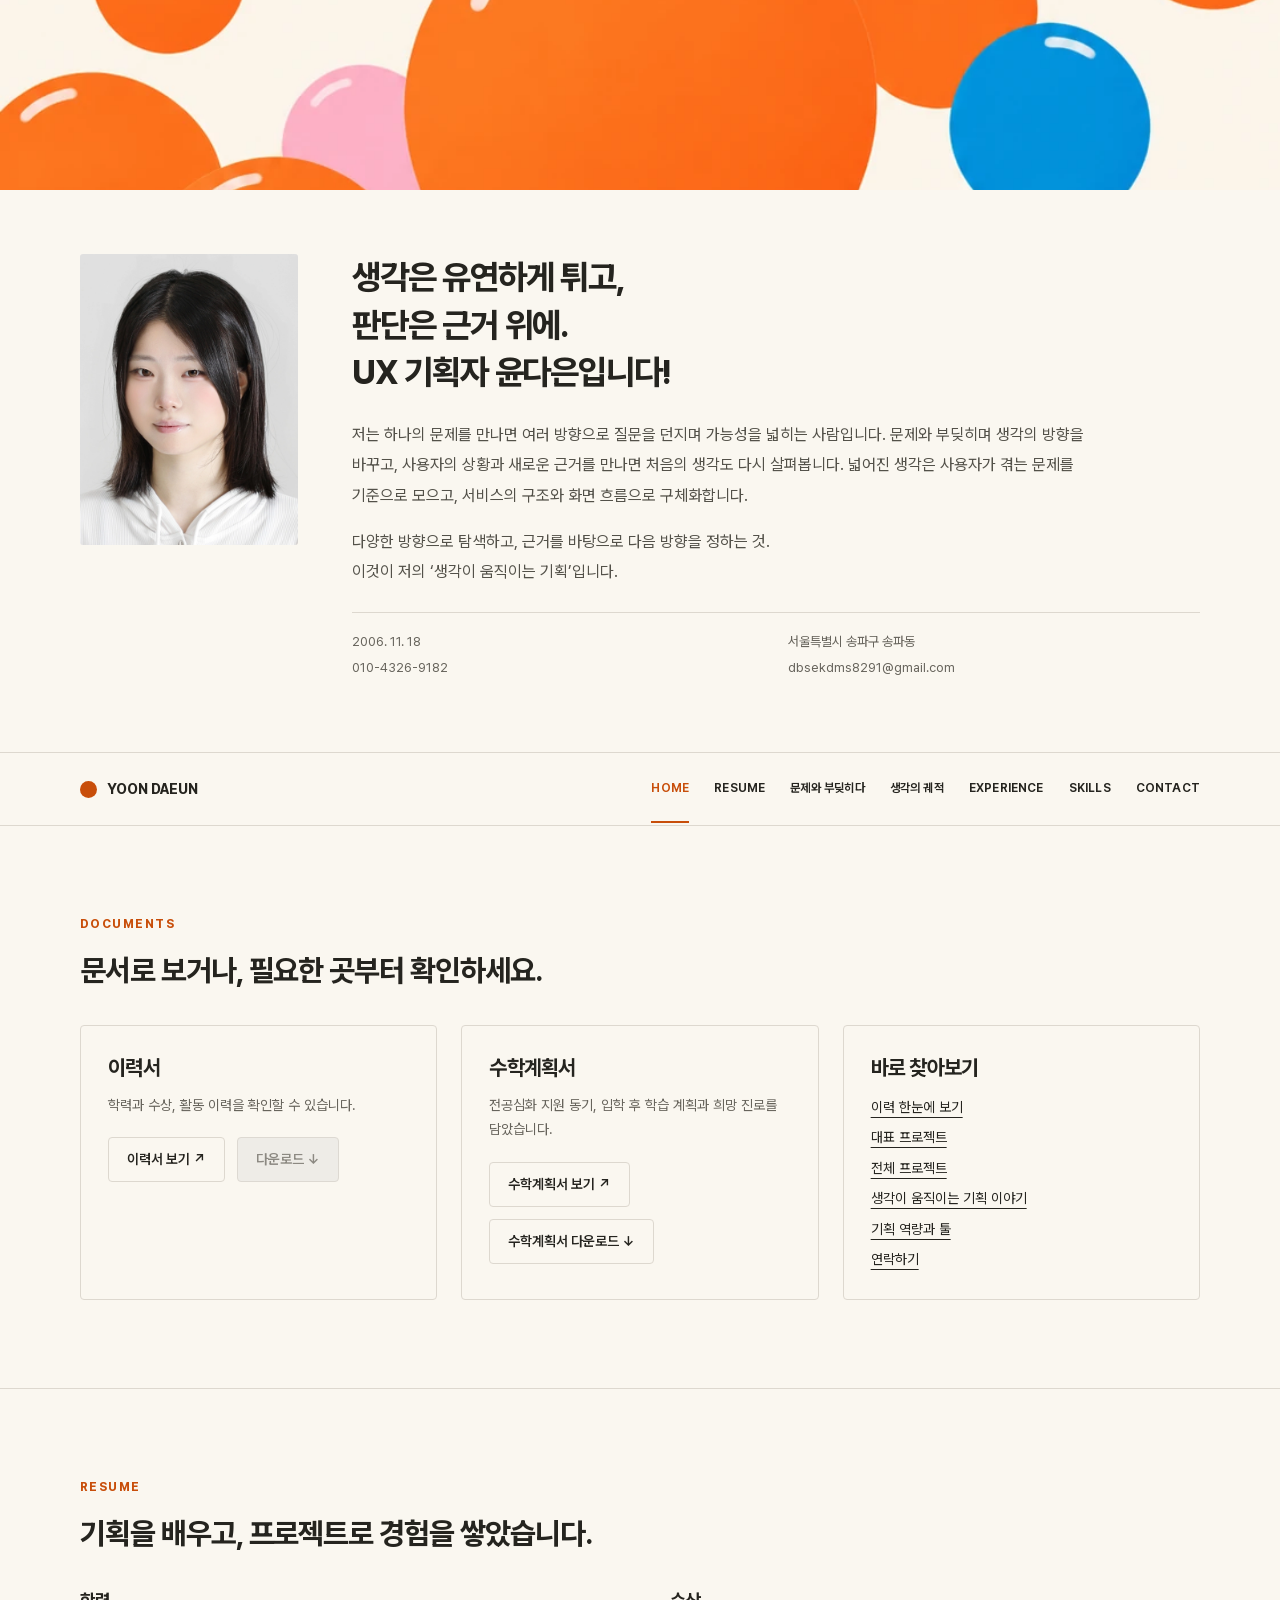
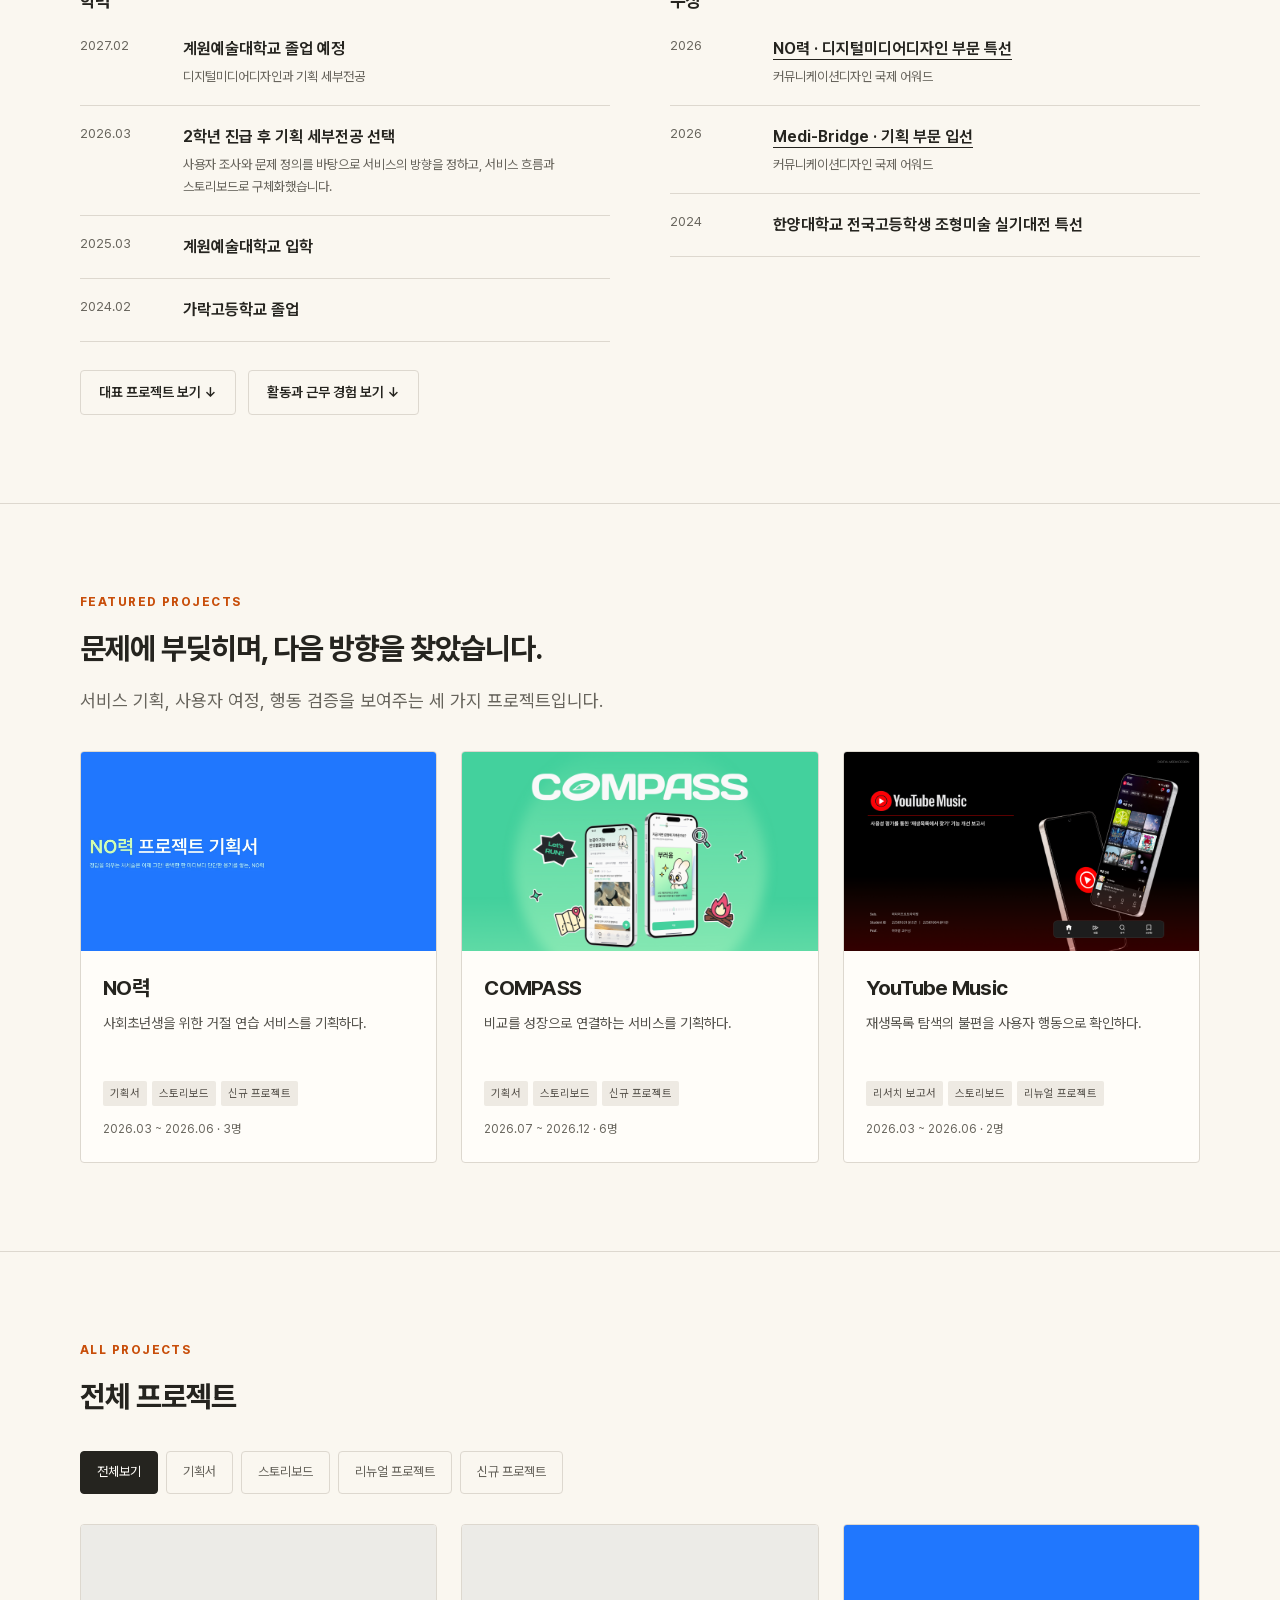
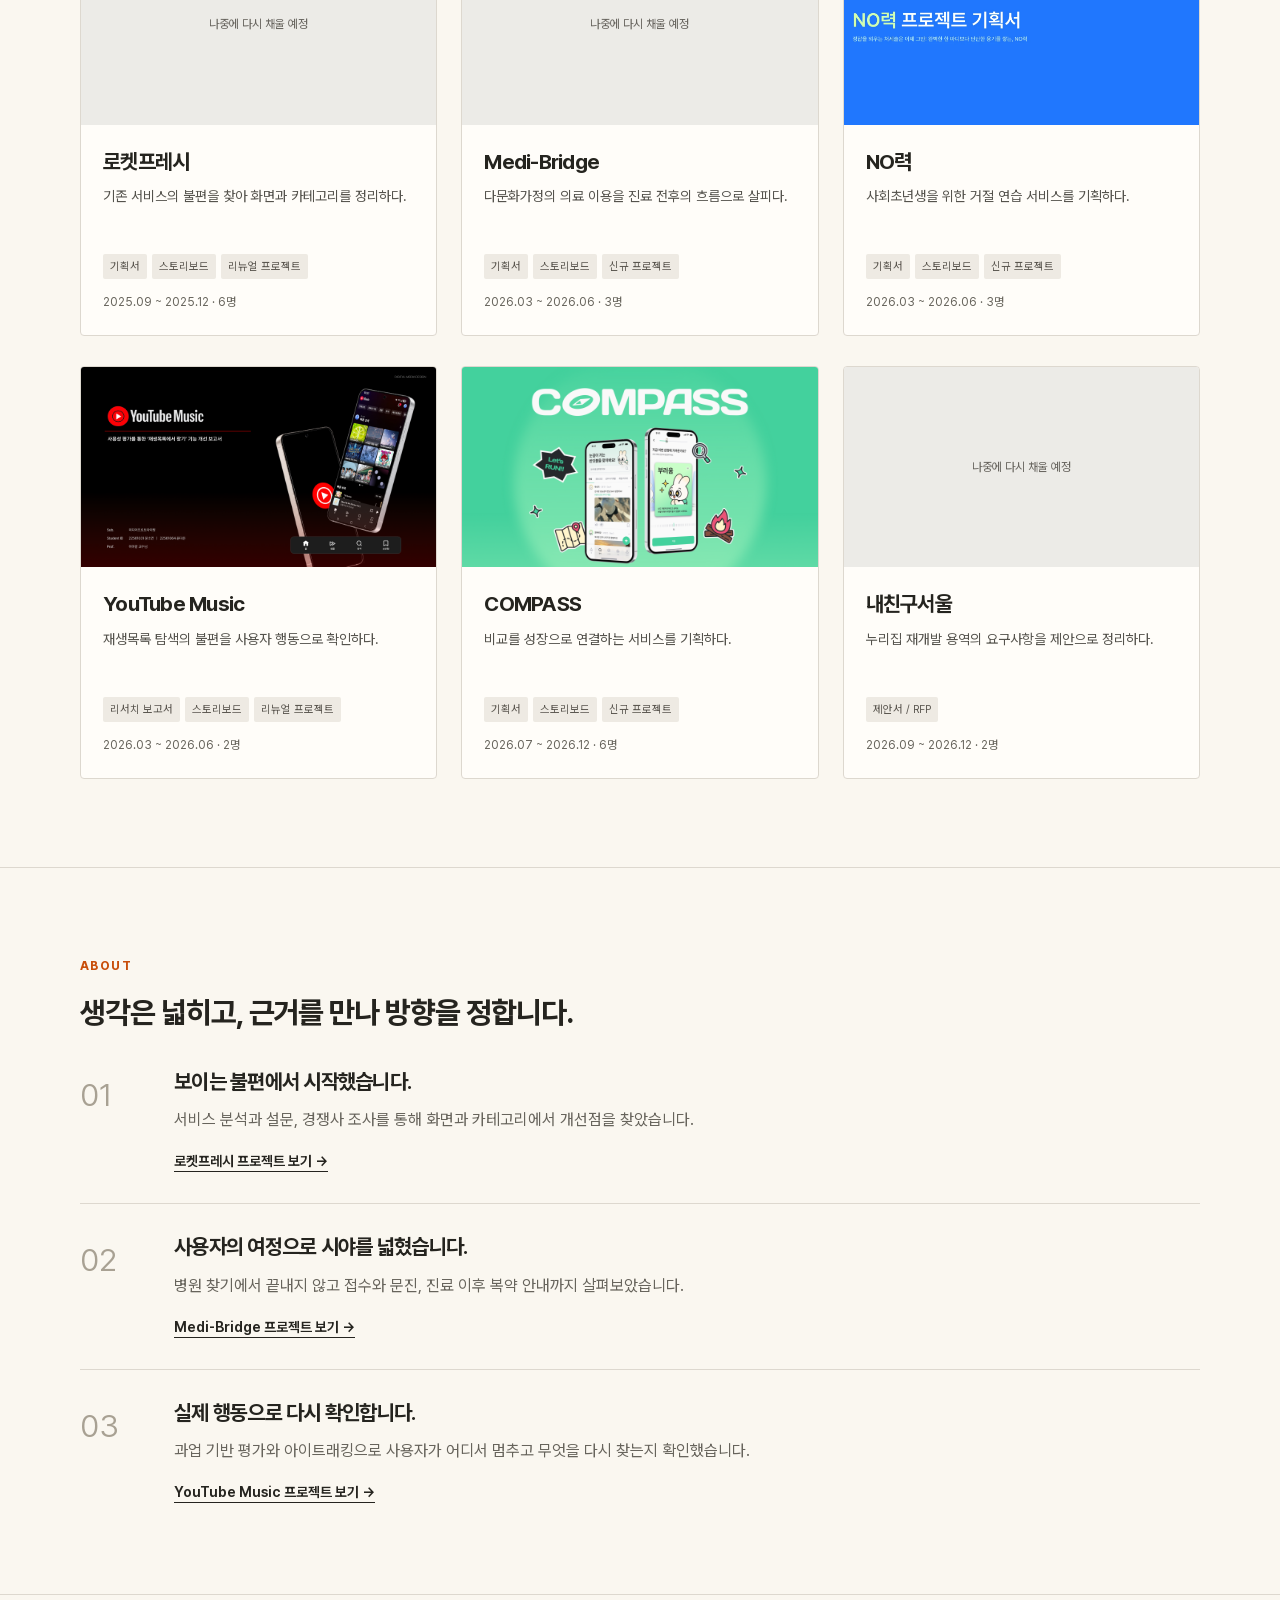
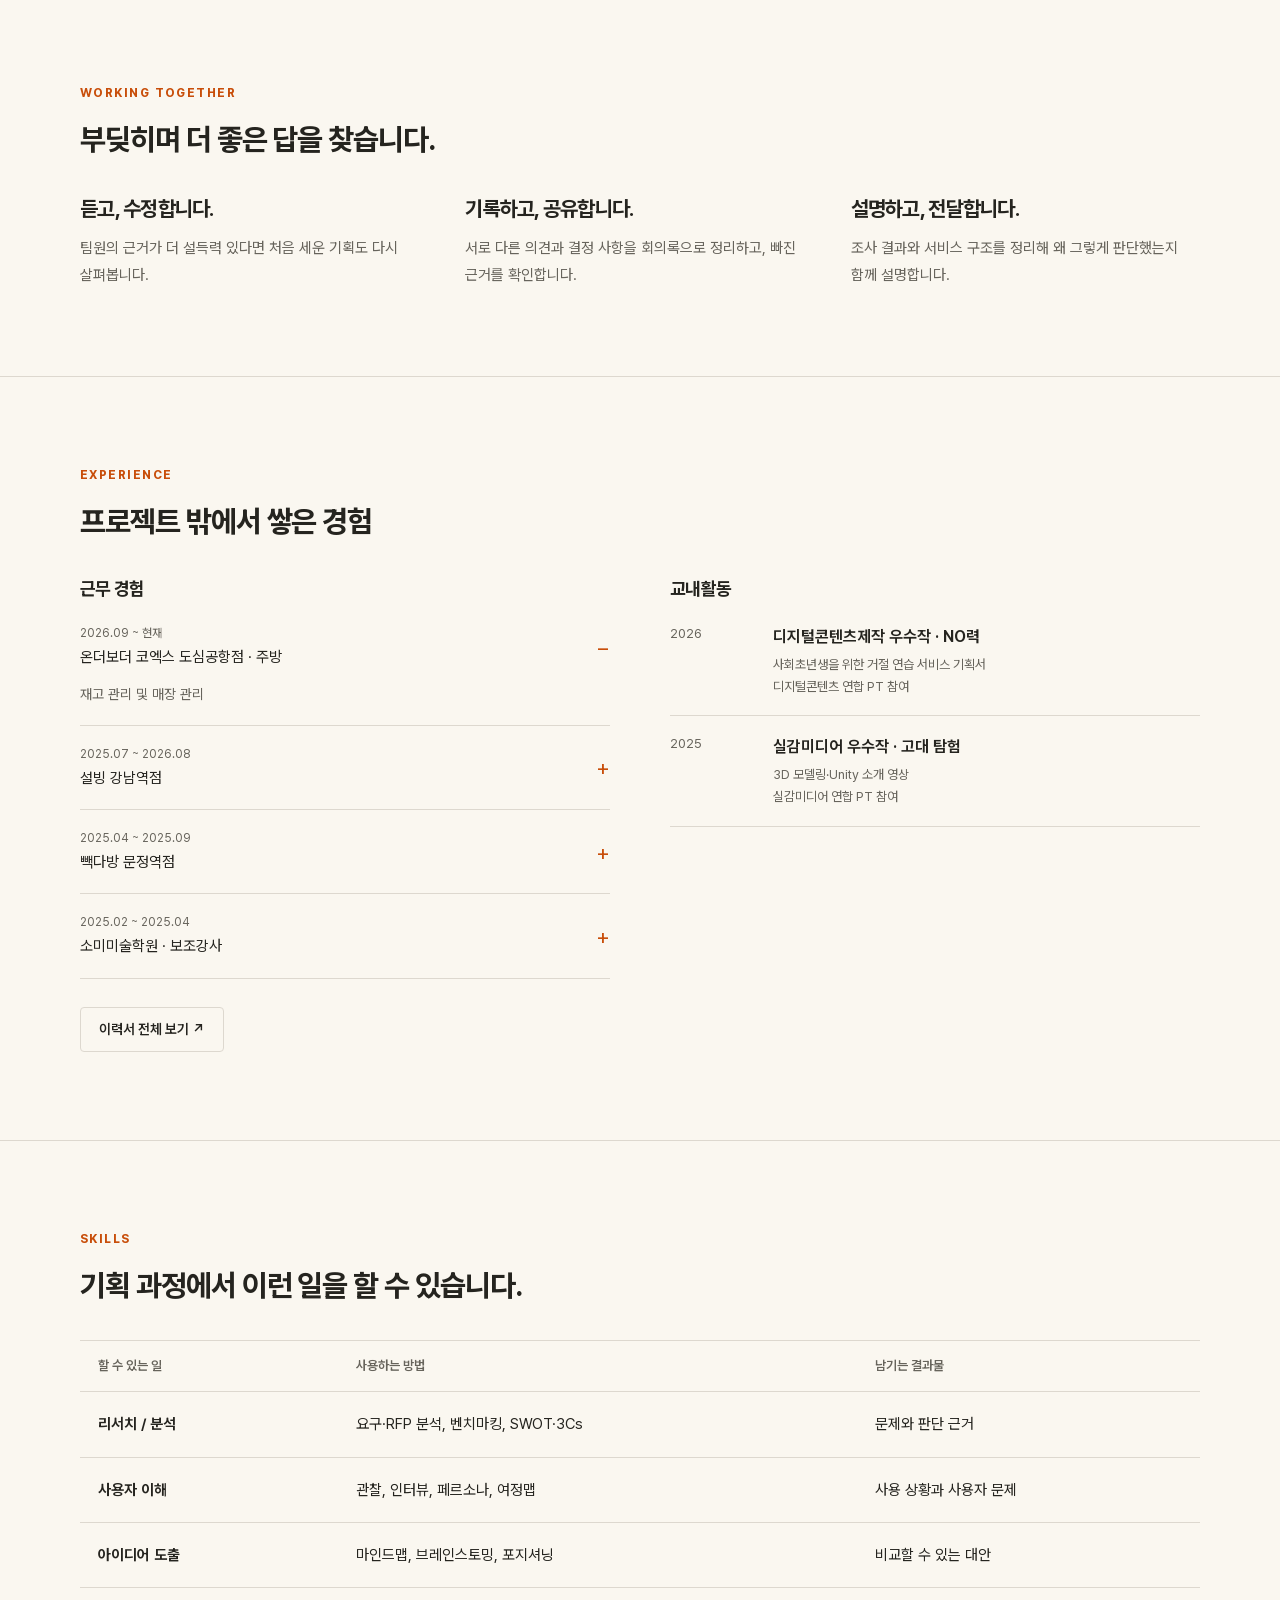
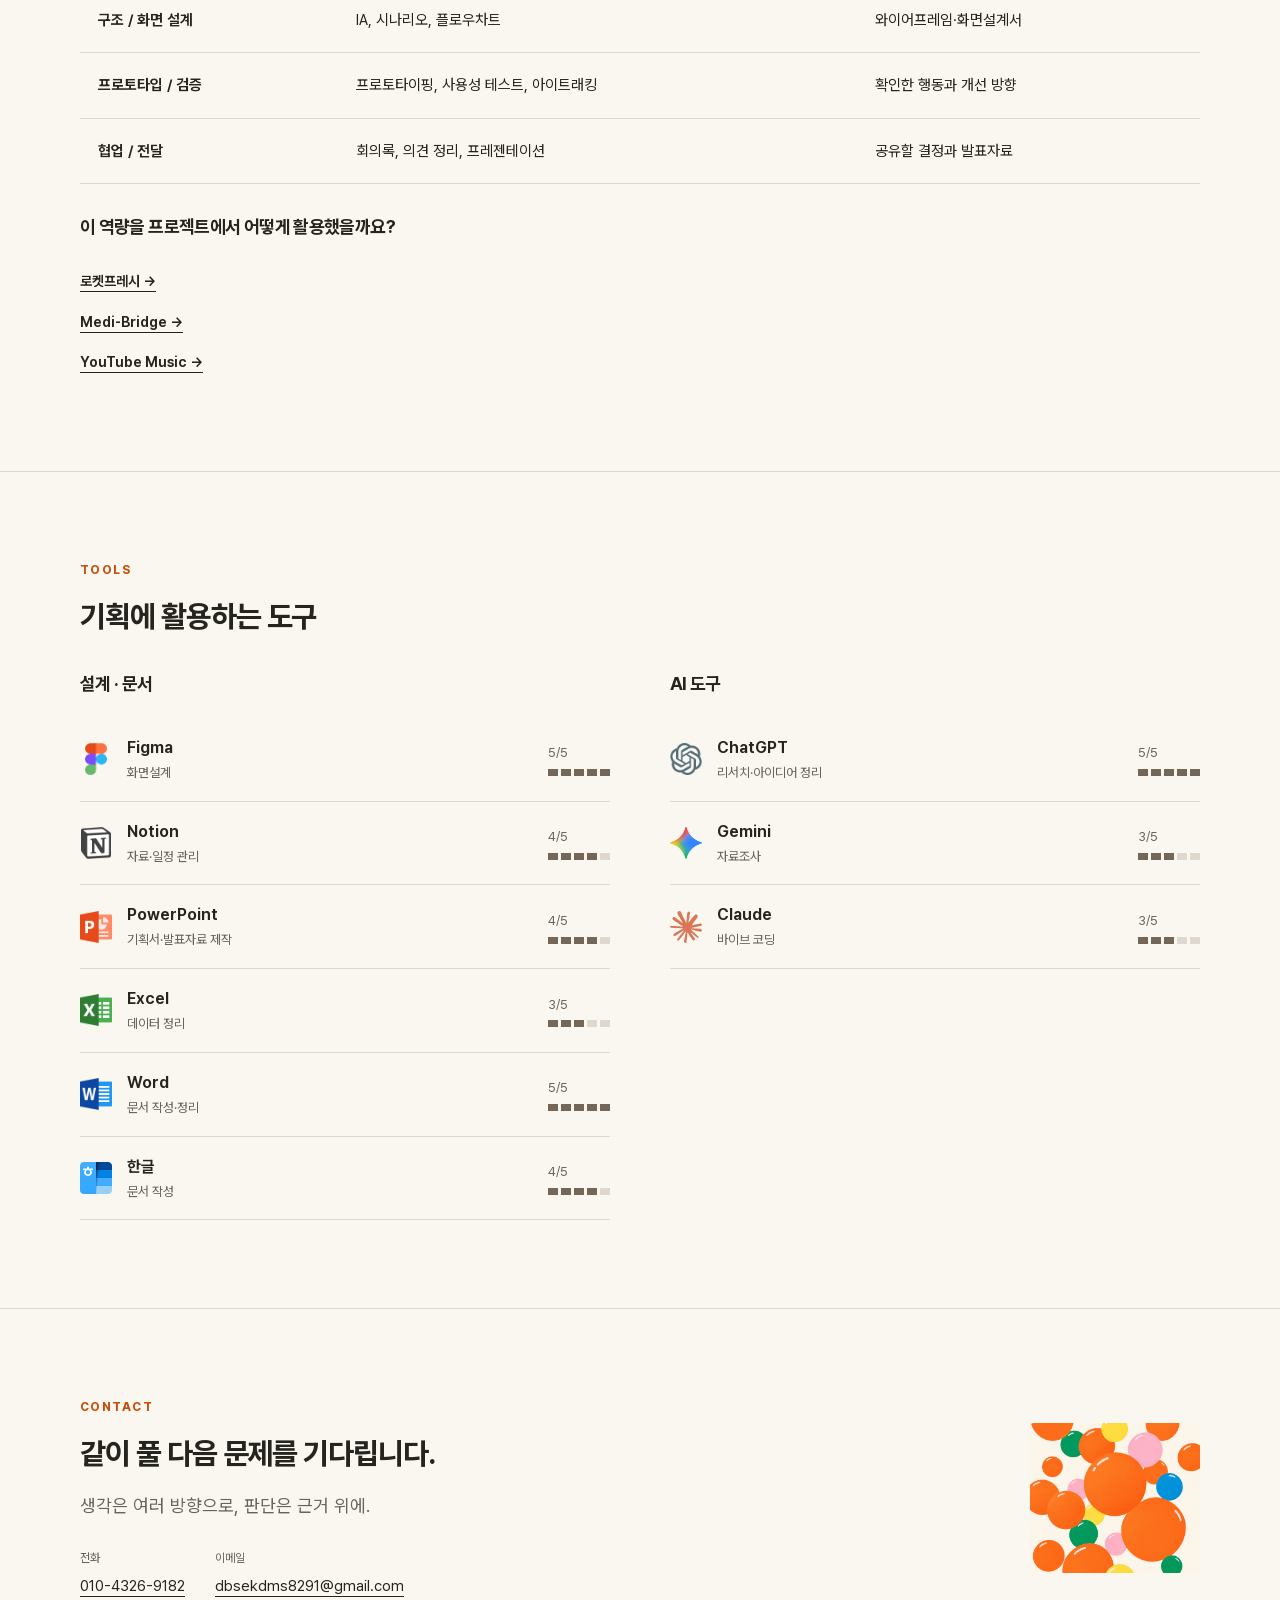
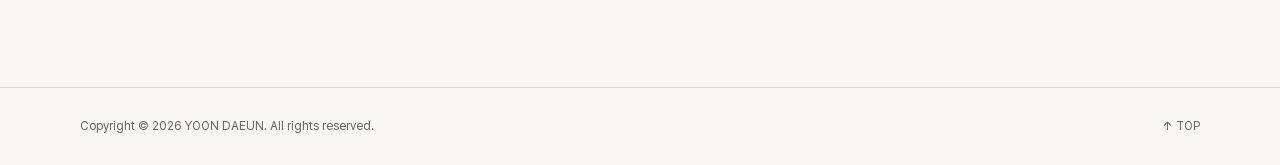
==== index.html @ 2da757cf "Expand portfolio project details and add study plan" ====
<!doctype html>
<html lang="ko"><head><meta charset="utf-8"><meta name="viewport" content="width=device-width,initial-scale=1"><title>윤다은 | UX 기획 포트폴리오</title><meta name="description" content="문제를 만나 사고를 넓히고, 근거를 모아 서비스의 흐름으로 정리하는 UX 기획자 윤다은의 포트폴리오."><meta name="theme-color" content="#faf7f0"><link rel="icon" href="favicon.svg" type="image/svg+xml"><link rel="stylesheet" href="style.css?v=20261117-1"><script src="app.js?v=20261117-1" defer></script></head><body><a class="skip" href="#main">본문으로 바로가기</a><main id="main"><section id="home"><div class="top-banner"><img src="assets/balls.webp" alt="아이보리 배경 위 여러 방향으로 퍼진 주황색 탱탱볼" width="1122" height="1402"></div><div class="wrap home-intro"><img class="profile" src="assets/profile-updated.webp" alt="윤다은 프로필 사진" width="1088" height="1445"><div><h1>생각은 유연하게 튀고,<br>판단은 근거 위에.<br>UX 기획자 윤다은입니다!</h1><div class="intro-copy"><p>저는 하나의 문제를 만나면 여러 방향으로 질문을 던지며 가능성을 넓히는 사람입니다. 문제와 부딪히며 생각의 방향을 바꾸고, 사용자의 상황과 새로운 근거를 만나면 처음의 생각도 다시 살펴봅니다. 넓어진 생각은 사용자가 겪는 문제를 기준으로 모으고, 서비스의 구조와 화면 흐름으로 구체화합니다.</p><p>다양한 방향으로 탐색하고, 근거를 바탕으로 다음 방향을 정하는 것.<br>이것이 저의 ‘생각이 움직이는 기획’입니다.</p></div><div class="personal"><span>2006. 11. 18</span><span>서울특별시 송파구 송파동</span><a href="tel:01043269182">010-4326-9182</a><a href="mailto:dbsekdms8291@gmail.com">dbsekdms8291@gmail.com</a></div></div></div></section><nav class="site-nav" aria-label="메인 구간"><div class="wrap nav-inner"><a class="brand" href="#home"><span class="brand-dot" aria-hidden="true"></span>YOON DAEUN</a><div class="nav-links"><a href="#home">HOME</a><a href="#resume">RESUME</a><a href="#projects">문제와 부딪히다</a><a href="#about">생각의 궤적</a><a href="#career">EXPERIENCE</a><a href="#skills">SKILLS</a><a href="#contact">CONTACT</a></div></div></nav><section class="section" id="guide"><div class="wrap"><div class="section-head"><span class="eyebrow">DOCUMENTS</span><h2>문서로 보거나, 필요한 곳부터 확인하세요.</h2></div><div class="document-grid"><article class="document-card"><h3>이력서</h3><p>학력과 수상, 활동 이력을 확인할 수 있습니다.</p><div class="actions"><a class="btn" href="assets/resume.pdf" target="_blank" rel="noopener">이력서 보기 ↗</a><button class="btn" disabled>다운로드 ↓</button></div></article><article class="document-card"><h3>수학계획서</h3><p>전공심화 지원 동기, 입학 후 학습 계획과 희망 진로를 담았습니다.</p><div class="actions"><a class="btn" href="study-plan.html">수학계획서 보기 ↗</a><a class="btn" href="assets/study-plan.pdf" download="윤다은_수학계획서.pdf">수학계획서 다운로드 ↓</a></div></article><article class="document-card"><h3>바로 찾아보기</h3><div class="jump-links"><a href="#resume">이력 한눈에 보기</a><a href="#projects">대표 프로젝트</a><a href="#all-projects">전체 프로젝트</a><a href="#about">생각이 움직이는 기획 이야기</a><a href="#skills">기획 역량과 툴</a><a href="#contact">연락하기</a></div></article></div></div></section>
<section class="section" id="resume"><div class="wrap"><div class="section-head"><span class="eyebrow">RESUME</span><h2>기획을 배우고, 프로젝트로 경험을 쌓았습니다.</h2></div><div class="two-col"><div><h3 class="subheading">학력</h3><ul class="timeline"><li><time>2027.02</time><div><strong>계원예술대학교 졸업 예정</strong><small>디지털미디어디자인과 기획 세부전공</small></div></li><li><time>2026.03</time><div><strong>2학년 진급 후 기획 세부전공 선택</strong><small>사용자 조사와 문제 정의를 바탕으로 서비스의 방향을 정하고, 서비스 흐름과 스토리보드로 구체화했습니다.</small></div></li><li><time>2025.03</time><div><strong>계원예술대학교 입학</strong></div></li><li><time>2024.02</time><div><strong>가락고등학교 졸업</strong></div></li></ul></div><div><h3 class="subheading">수상</h3><ul class="timeline"><li><time>2026</time><div><strong><a href="projects/noryeok.html" data-project>NO력 · 디지털미디어디자인 부문 특선</a></strong><small>커뮤니케이션디자인 국제 어워드</small></div></li><li><time>2026</time><div><strong><a href="projects/medi-bridge.html" data-project>Medi-Bridge · 기획 부문 입선</a></strong><small>커뮤니케이션디자인 국제 어워드</small></div></li><li><time>2024</time><div><strong>한양대학교 전국고등학생 조형미술 실기대전 특선</strong></div></li></ul></div></div><div class="actions"><a class="btn" href="#projects">대표 프로젝트 보기 ↓</a><a class="btn" href="#career">활동과 근무 경험 보기 ↓</a></div></div></section>
<section class="section" id="projects"><div class="wrap"><div class="section-head"><span class="eyebrow">FEATURED PROJECTS</span><h2>문제에 부딪히며, 다음 방향을 찾았습니다.</h2><p class="lead">서비스 기획, 사용자 여정, 행동 검증을 보여주는 세 가지 프로젝트입니다.</p></div><div class="project-grid"><a class="project-card" href="projects/noryeok.html" data-project data-types="plan storyboard new"><div class="project-thumb"><img src="assets/noryeok.webp" alt="NO력 프로젝트 썸네일" loading="lazy" width="800" height="500"></div><div class="project-copy"><h3>NO력</h3><p>사회초년생을 위한 거절 연습 서비스를 기획하다.</p><div class="tags"><span class="tag">기획서</span><span class="tag">스토리보드</span><span class="tag">신규 프로젝트</span></div><div class="project-meta">2026.03 ~ 2026.06 · 3명</div></div></a><a class="project-card" href="projects/compass.html" data-project data-types="plan storyboard new"><div class="project-thumb"><img src="assets/compass-thumbnail.svg" alt="COMPASS 대표 이미지" loading="lazy"></div><div class="project-copy"><h3>COMPASS</h3><p>비교를 성장으로 연결하는 서비스를 기획하다.</p><div class="tags"><span class="tag">기획서</span><span class="tag">스토리보드</span><span class="tag">신규 프로젝트</span></div><div class="project-meta">2026.07 ~ 2026.12 · 6명</div></div></a><a class="project-card" href="projects/youtube-music.html" data-project data-types="storyboard renewal"><div class="project-thumb"><img src="assets/youtube-music-cover.png" alt="YouTube Music 대표 이미지" loading="lazy"></div><div class="project-copy"><h3>YouTube Music</h3><p>재생목록 탐색의 불편을 사용자 행동으로 확인하다.</p><div class="tags"><span class="tag">리서치 보고서</span><span class="tag">스토리보드</span><span class="tag">리뉴얼 프로젝트</span></div><div class="project-meta">2026.03 ~ 2026.06 · 2명</div></div></a></div></div></section>
<section class="section" id="all-projects"><div class="wrap"><div class="section-head"><span class="eyebrow">ALL PROJECTS</span><h2>전체 프로젝트</h2></div><div class="filters" aria-label="프로젝트 분류"><button class="filter" data-filter="all" aria-pressed="true">전체보기</button><button class="filter" data-filter="plan" aria-pressed="false">기획서</button><button class="filter" data-filter="storyboard" aria-pressed="false">스토리보드</button><button class="filter" data-filter="renewal" aria-pressed="false">리뉴얼 프로젝트</button><button class="filter" data-filter="new" aria-pressed="false">신규 프로젝트</button></div><div class="project-grid" id="project-list"><a class="project-card" href="projects/rocketfresh.html" data-project data-types="plan renewal"><div class="project-thumb"><div class="placeholder">나중에 다시 채울 예정</div></div><div class="project-copy"><h3>로켓프레시</h3><p>기존 서비스의 불편을 찾아 화면과 카테고리를 정리하다.</p><div class="tags"><span class="tag">기획서</span><span class="tag">스토리보드</span><span class="tag">리뉴얼 프로젝트</span></div><div class="project-meta">2025.09 ~ 2025.12 · 6명</div></div></a><a class="project-card" href="projects/rocketfresh.html" data-project data-types="storyboard" data-variant="storyboard" hidden=""><div class="project-thumb storyboard-thumb"><img src="assets/storyboard-thumbnail.png" alt="로켓프레시 스토리보드 썸네일" loading="lazy"></div><div class="project-copy"><h3>로켓프레시 스토리보드</h3><p>기존 서비스의 불편을 찾아 화면과 카테고리를 정리하다.</p><div class="tags"><span class="tag">스토리보드</span></div><div class="project-meta">2025.09 ~ 2025.12 · 6명</div></div></a><a class="project-card" href="projects/medi-bridge.html" data-project data-types="plan new"><div class="project-thumb"><div class="placeholder">나중에 다시 채울 예정</div></div><div class="project-copy"><h3>Medi-Bridge</h3><p>다문화가정의 의료 이용을 진료 전후의 흐름으로 살피다.</p><div class="tags"><span class="tag">기획서</span><span class="tag">스토리보드</span><span class="tag">신규 프로젝트</span></div><div class="project-meta">2026.03 ~ 2026.06 · 3명</div></div></a><a class="project-card" href="projects/medi-bridge.html" data-project data-types="storyboard" data-variant="storyboard" hidden=""><div class="project-thumb storyboard-thumb"><img src="assets/storyboard-thumbnail.png" alt="Medi-Bridge 스토리보드 썸네일" loading="lazy"></div><div class="project-copy"><h3>Medi-Bridge 스토리보드</h3><p>다문화가정의 의료 이용을 진료 전후의 흐름으로 살피다.</p><div class="tags"><span class="tag">스토리보드</span></div><div class="project-meta">2026.03 ~ 2026.06 · 3명</div></div></a><a class="project-card" href="projects/noryeok.html" data-project data-types="plan new"><div class="project-thumb"><img src="assets/noryeok.webp" alt="NO력 프로젝트 썸네일" loading="lazy" width="800" height="500"></div><div class="project-copy"><h3>NO력</h3><p>사회초년생을 위한 거절 연습 서비스를 기획하다.</p><div class="tags"><span class="tag">기획서</span><span class="tag">스토리보드</span><span class="tag">신규 프로젝트</span></div><div class="project-meta">2026.03 ~ 2026.06 · 3명</div></div></a><a class="project-card" href="projects/noryeok.html#storyboard" data-project data-types="storyboard" data-variant="storyboard" hidden=""><div class="project-thumb storyboard-thumb"><img src="assets/storyboard-thumbnail.png" alt="NO력 스토리보드 썸네일" loading="lazy"></div><div class="project-copy"><h3>NO력 스토리보드</h3><p>사회초년생을 위한 거절 연습 서비스를 기획하다.</p><div class="tags"><span class="tag">스토리보드</span></div><div class="project-meta">2026.03 ~ 2026.06 · 3명</div></div></a><a class="project-card" href="projects/youtube-music.html" data-project data-types="renewal"><div class="project-thumb"><img src="assets/youtube-music-cover.png" alt="YouTube Music 대표 이미지" loading="lazy"></div><div class="project-copy"><h3>YouTube Music</h3><p>재생목록 탐색의 불편을 사용자 행동으로 확인하다.</p><div class="tags"><span class="tag">리서치 보고서</span><span class="tag">스토리보드</span><span class="tag">리뉴얼 프로젝트</span></div><div class="project-meta">2026.03 ~ 2026.06 · 2명</div></div></a><a class="project-card" href="projects/youtube-music.html#storyboard" data-project data-types="storyboard" data-variant="storyboard" hidden=""><div class="project-thumb"><img src="assets/youtube-music-cover.png" alt="YouTube Music 대표 이미지" loading="lazy"></div><div class="project-copy"><h3>YouTube Music 스토리보드</h3><p>재생목록 탐색의 불편을 사용자 행동으로 확인하다.</p><div class="tags"><span class="tag">스토리보드</span></div><div class="project-meta">2026.03 ~ 2026.06 · 2명</div></div></a><a class="project-card" href="projects/compass.html" data-project data-types="plan new"><div class="project-thumb"><img src="assets/compass-thumbnail.svg" alt="COMPASS 대표 이미지" loading="lazy"></div><div class="project-copy"><h3>COMPASS</h3><p>비교를 성장으로 연결하는 서비스를 기획하다.</p><div class="tags"><span class="tag">기획서</span><span class="tag">스토리보드</span><span class="tag">신규 프로젝트</span></div><div class="project-meta">2026.07 ~ 2026.12 · 6명</div></div></a><a class="project-card" href="projects/compass.html#storyboard" data-project data-types="storyboard" data-variant="storyboard" hidden=""><div class="project-thumb storyboard-thumb"><img src="assets/storyboard-thumbnail.png" alt="COMPASS 스토리보드 썸네일" loading="lazy"></div><div class="project-copy"><h3>COMPASS 스토리보드</h3><p>비교를 성장으로 연결하는 서비스를 기획하다.</p><div class="tags"><span class="tag">스토리보드</span></div><div class="project-meta">2026.07 ~ 2026.12 · 6명</div></div></a><a class="project-card" href="projects/seoul-rfp.html" data-project data-types="proposal"><div class="project-thumb"><div class="placeholder">나중에 다시 채울 예정</div></div><div class="project-copy"><h3>내친구서울</h3><p>누리집 재개발 용역의 요구사항을 제안으로 정리하다.</p><div class="tags"><span class="tag">제안서 / RFP</span></div><div class="project-meta">2026.09 ~ 2026.12 · 2명</div></div></a></div></div></section>
<section class="section" id="about"><div class="wrap"><div class="section-head"><span class="eyebrow">ABOUT</span><h2>생각은 넓히고, 근거를 만나 방향을 정합니다.</h2></div><div class="story-list"><article class="story-row"><span class="story-index" aria-hidden="true">01</span><div><h3>보이는 불편에서 시작했습니다.</h3><p>서비스 분석과 설문, 경쟁사 조사를 통해 화면과 카테고리에서 개선점을 찾았습니다.</p><a class="text-link" href="projects/rocketfresh.html" data-project>로켓프레시 프로젝트 보기 →</a></div></article><article class="story-row"><span class="story-index" aria-hidden="true">02</span><div><h3>사용자의 여정으로 시야를 넓혔습니다.</h3><p>병원 찾기에서 끝내지 않고 접수와 문진, 진료 이후 복약 안내까지 살펴보았습니다.</p><a class="text-link" href="projects/medi-bridge.html" data-project>Medi-Bridge 프로젝트 보기 →</a></div></article><article class="story-row"><span class="story-index" aria-hidden="true">03</span><div><h3>실제 행동으로 다시 확인합니다.</h3><p>과업 기반 평가와 아이트래킹으로 사용자가 어디서 멈추고 무엇을 다시 찾는지 확인했습니다.</p><a class="text-link" href="projects/youtube-music.html" data-project>YouTube Music 프로젝트 보기 →</a></div></article></div></div></section>
<section class="section" id="working"><div class="wrap"><div class="section-head"><span class="eyebrow">WORKING TOGETHER</span><h2>부딪히며 더 좋은 답을 찾습니다.</h2></div><div class="working-grid"><article><h3>듣고, 수정합니다.</h3><p>팀원의 근거가 더 설득력 있다면 처음 세운 기획도 다시 살펴봅니다.</p></article><article><h3>기록하고, 공유합니다.</h3><p>서로 다른 의견과 결정 사항을 회의록으로 정리하고, 빠진 근거를 확인합니다.</p></article><article><h3>설명하고, 전달합니다.</h3><p>조사 결과와 서비스 구조를 정리해 왜 그렇게 판단했는지 함께 설명합니다.</p></article></div></div></section>
<section class="section" id="career"><div class="wrap"><div class="section-head"><span class="eyebrow">EXPERIENCE</span><h2>프로젝트 밖에서 쌓은 경험</h2></div><div class="two-col"><div><h3 class="subheading">근무 경험</h3><div class="career-list"><details open><summary><span><time>2026.09 ~ 현재</time>온더보더 코엑스 도심공항점 · 주방</span></summary><p>재고 관리 및 매장 관리</p></details><details><summary><span><time>2025.07 ~ 2026.08</time>설빙 강남역점</span></summary><p>매장 관리 및 고객 응대</p></details><details><summary><span><time>2025.04 ~ 2025.09</time>빽다방 문정역점</span></summary><p>매장 관리 및 고객 응대</p></details><details><summary><span><time>2025.02 ~ 2025.04</time>소미미술학원 · 보조강사</span></summary><div class="placeholder compact">나중에 다시 채울 예정</div></details></div></div><div><h3 class="subheading">교내활동</h3><ul class="timeline"><li><time>2026</time><div><strong>디지털콘텐츠제작 우수작 · NO력</strong><small>사회초년생을 위한 거절 연습 서비스 기획서<br>디지털콘텐츠 연합 PT 참여</small></div></li><li><time>2025</time><div><strong>실감미디어 우수작 · 고대 탐험</strong><small>3D 모델링·Unity 소개 영상<br>실감미디어 연합 PT 참여</small></div></li></ul></div></div><div class="actions"><a class="btn" href="assets/resume.pdf" target="_blank" rel="noopener">이력서 전체 보기 ↗</a></div></div></section>
<section class="section" id="skills"><div class="wrap"><div class="section-head"><span class="eyebrow">SKILLS</span><h2>기획 과정에서 이런 일을 할 수 있습니다.</h2></div><div class="skills-scroll"><table class="skills-table"><thead><tr><th scope="col">할 수 있는 일</th><th scope="col">사용하는 방법</th><th scope="col">남기는 결과물</th></tr></thead><tbody><tr><td>리서치 / 분석</td><td>요구·RFP 분석, 벤치마킹, SWOT·3Cs</td><td>문제와 판단 근거</td></tr><tr><td>사용자 이해</td><td>관찰, 인터뷰, 페르소나, 여정맵</td><td>사용 상황과 사용자 문제</td></tr><tr><td>아이디어 도출</td><td>마인드맵, 브레인스토밍, 포지셔닝</td><td>비교할 수 있는 대안</td></tr><tr><td>구조 / 화면 설계</td><td>IA, 시나리오, 플로우차트</td><td>와이어프레임·화면설계서</td></tr><tr><td>프로토타입 / 검증</td><td>프로토타이핑, 사용성 테스트, 아이트래킹</td><td>확인한 행동과 개선 방향</td></tr><tr><td>협업 / 전달</td><td>회의록, 의견 정리, 프레젠테이션</td><td>공유할 결정과 발표자료</td></tr></tbody></table></div><div class="related"><h3 class="subheading">이 역량을 프로젝트에서 어떻게 활용했을까요?</h3><div class="related-links"><a class="text-link" href="projects/rocketfresh.html" data-project>로켓프레시 →</a><a class="text-link" href="projects/medi-bridge.html" data-project>Medi-Bridge →</a><a class="text-link" href="projects/youtube-music.html" data-project>YouTube Music →</a></div></div></div></section>
<section class="section" id="tools"><div class="wrap"><div class="section-head"><span class="eyebrow">TOOLS</span><h2>기획에 활용하는 도구</h2></div><div class="two-col"><div><h3 class="subheading">설계 · 문서</h3><div class="tool-list"><div class="tool-row"><img class="tool-icon" src="assets/icons/figma.webp" alt="" width="32" height="32" loading="lazy"><div><span class="tool-name">Figma</span><span class="tool-purpose">화면설계</span></div><div class="rating" aria-label="숙련도 자기평가 5/5">5/5<div class="rating-bars" aria-hidden="true"><i class="on"></i><i class="on"></i><i class="on"></i><i class="on"></i><i class="on"></i></div></div></div><div class="tool-row"><img class="tool-icon" src="assets/icons/notion.webp" alt="" width="32" height="32" loading="lazy"><div><span class="tool-name">Notion</span><span class="tool-purpose">자료·일정 관리</span></div><div class="rating" aria-label="숙련도 자기평가 4/5">4/5<div class="rating-bars" aria-hidden="true"><i class="on"></i><i class="on"></i><i class="on"></i><i class="on"></i><i></i></div></div></div><div class="tool-row"><img class="tool-icon" src="assets/icons/ms-powerpoint.webp" alt="" width="32" height="32" loading="lazy"><div><span class="tool-name">PowerPoint</span><span class="tool-purpose">기획서·발표자료 제작</span></div><div class="rating" aria-label="숙련도 자기평가 4/5">4/5<div class="rating-bars" aria-hidden="true"><i class="on"></i><i class="on"></i><i class="on"></i><i class="on"></i><i></i></div></div></div><div class="tool-row"><img class="tool-icon" src="assets/icons/ms-excel.webp" alt="" width="32" height="32" loading="lazy"><div><span class="tool-name">Excel</span><span class="tool-purpose">데이터 정리</span></div><div class="rating" aria-label="숙련도 자기평가 3/5">3/5<div class="rating-bars" aria-hidden="true"><i class="on"></i><i class="on"></i><i class="on"></i><i></i><i></i></div></div></div><div class="tool-row"><img class="tool-icon" src="assets/icons/ms-word.webp" alt="" width="32" height="32" loading="lazy"><div><span class="tool-name">Word</span><span class="tool-purpose">문서 작성·정리</span></div><div class="rating" aria-label="숙련도 자기평가 5/5">5/5<div class="rating-bars" aria-hidden="true"><i class="on"></i><i class="on"></i><i class="on"></i><i class="on"></i><i class="on"></i></div></div></div><div class="tool-row"><img class="tool-icon" src="assets/icons/hangul-updated.webp" alt="" width="32" height="32" loading="lazy"><div><span class="tool-name">한글</span><span class="tool-purpose">문서 작성</span></div><div class="rating" aria-label="숙련도 자기평가 4/5">4/5<div class="rating-bars" aria-hidden="true"><i class="on"></i><i class="on"></i><i class="on"></i><i class="on"></i><i></i></div></div></div></div></div><div><h3 class="subheading">AI 도구</h3><div class="tool-list"><div class="tool-row"><img class="tool-icon" src="assets/icons/chatgpt.webp" alt="" width="32" height="32" loading="lazy"><div><span class="tool-name">ChatGPT</span><span class="tool-purpose">리서치·아이디어 정리</span></div><div class="rating" aria-label="숙련도 자기평가 5/5">5/5<div class="rating-bars" aria-hidden="true"><i class="on"></i><i class="on"></i><i class="on"></i><i class="on"></i><i class="on"></i></div></div></div><div class="tool-row"><img class="tool-icon" src="assets/icons/gemini.webp" alt="" width="32" height="32" loading="lazy"><div><span class="tool-name">Gemini</span><span class="tool-purpose">자료조사</span></div><div class="rating" aria-label="숙련도 자기평가 3/5">3/5<div class="rating-bars" aria-hidden="true"><i class="on"></i><i class="on"></i><i class="on"></i><i></i><i></i></div></div></div><div class="tool-row"><img class="tool-icon" src="assets/icons/claude.svg" alt="" width="32" height="32" loading="lazy"><div><span class="tool-name">Claude</span><span class="tool-purpose">바이브 코딩</span></div><div class="rating" aria-label="숙련도 자기평가 3/5">3/5<div class="rating-bars" aria-hidden="true"><i class="on"></i><i class="on"></i><i class="on"></i><i></i><i></i></div></div></div></div></div></div></div></section>
<section class="section" id="contact"><div class="wrap contact-layout"><div><span class="eyebrow">CONTACT</span><h2>같이 풀 다음 문제를 기다립니다.</h2><p class="lead">생각은 여러 방향으로, 판단은 근거 위에.</p><div class="contact-links"><div><span>전화</span><a href="tel:01043269182">010-4326-9182</a></div><div><span>이메일</span><a href="mailto:dbsekdms8291@gmail.com">dbsekdms8291@gmail.com</a></div></div></div><img class="contact-art" src="assets/balls.webp" alt="여러 방향으로 퍼진 주황색 탱탱볼" loading="lazy" width="1122" height="1402"></div></section></main><footer class="footer wrap"><span>Copyright © 2026 YOON DAEUN. All rights reserved.</span><a href="#home">↑ TOP</a></footer></body></html>
---- style.css ----
@font-face{font-family:Pretendard;src:url('assets/PretendardVariable.woff2') format('woff2');font-weight:100 900;font-display:swap}
:root{--paper:#faf7f0;--ink:#25241f;--muted:#67645c;--line:#ddd8cf;--orange:#c84e0a;--pale:#f4e8d9;--white:#fffdf9;--gray:#ecebe7;--max:1120px}*{box-sizing:border-box}html{scroll-behavior:smooth;scroll-padding-top:92px}body{margin:0;background:var(--paper);color:var(--ink);font:16px/1.75 Pretendard,Arial,sans-serif;word-break:keep-all}body.modal-open{overflow:hidden}a{color:inherit;text-underline-offset:5px;text-decoration-thickness:1px}a:hover{color:var(--orange)}button{font:inherit;cursor:pointer}button:disabled{cursor:default}button,a,summary{touch-action:manipulation}a:focus-visible,button:focus-visible,summary:focus-visible{outline:3px solid var(--orange);outline-offset:5px}img{display:block;max-width:100%;height:auto}h1,h2,h3,p,figure,blockquote{margin:0}h1,h2,h3{line-height:1.4;letter-spacing:-.035em}h1{font-size:40px;font-weight:750}h2{font-size:30px;font-weight:720}h3{font-size:21px;font-weight:700}p+p{margin-top:16px}.wrap{width:min(var(--max),calc(100% - 80px));margin-inline:auto}.section{padding-block:88px;border-bottom:1px solid var(--line)}.eyebrow{display:block;color:var(--orange);font-size:12px;letter-spacing:.12em;font-weight:750;margin-bottom:14px}.lead{color:var(--muted);font-size:18px;margin-top:16px;max-width:770px}.section-head{margin-bottom:34px}.muted{color:var(--muted)}.btn{display:inline-flex;align-items:center;justify-content:center;gap:12px;border:1px solid var(--line);background:transparent;border-radius:4px;padding:11px 18px;line-height:1.5;text-decoration:none;font-size:14px;font-weight:600}.btn:hover{border-color:var(--orange)}.btn.primary{background:var(--orange);border-color:var(--orange);color:white}.btn:disabled{background:#eeece7;color:#8c8982;border-color:#ddd9d2}.actions{display:flex;gap:12px;flex-wrap:wrap;margin-top:28px}.text-link{font-size:14px;font-weight:650}.skip{position:fixed;left:16px;top:-100px;z-index:200;background:var(--white);padding:10px}.skip:focus{top:10px}.top-banner{height:190px;overflow:hidden;background:#f7efe1}.top-banner img{width:100%;height:100%;object-fit:cover;object-position:center 45%}.home-intro{display:grid;grid-template-columns:218px 1fr;gap:54px;padding-block:64px 72px;align-items:start}.profile{width:218px;aspect-ratio:3/4;object-fit:cover;border-radius:3px}.home-intro h1{font-size:34px;margin-bottom:23px}.home-intro .intro-copy{max-width:780px;color:#535149}.home-intro .intro-copy p{line-height:1.9}.personal{display:grid;grid-template-columns:1fr 1fr;gap:4px 24px;margin-top:24px;padding-top:18px;border-top:1px solid var(--line);font-size:13px;color:var(--muted)}.personal a{text-decoration:none}.site-nav{position:sticky;top:0;z-index:30;border-block:1px solid var(--line);background:rgba(250,247,240,.97)}.nav-inner{display:flex;align-items:center;justify-content:space-between;min-height:72px;gap:24px}.brand{display:flex;align-items:center;gap:10px;text-decoration:none;font-weight:750;font-size:14px;white-space:nowrap}.brand-dot{display:inline-block;width:17px;height:17px;background:var(--orange);border-radius:50%}.nav-links{display:flex;gap:25px}.nav-links a{text-decoration:none;font-size:12px;font-weight:650;letter-spacing:.015em;padding-block:22px;border-bottom:2px solid transparent}.nav-links a[aria-current]{color:var(--orange);border-bottom-color:var(--orange)}.document-grid{display:grid;grid-template-columns:1fr 1fr 1fr;gap:24px}.document-card{padding:27px;border:1px solid var(--line);border-radius:4px}.document-card p{font-size:14px;color:var(--muted);margin-top:10px}.jump-links{display:grid;gap:6px;margin-top:12px;font-size:14px}.two-col{display:grid;grid-template-columns:1fr 1fr;gap:60px}.subheading{font-size:18px;margin-bottom:22px}.timeline{margin:0;padding:0;list-style:none}.timeline li{display:grid;grid-template-columns:83px 1fr;gap:20px;padding-block:17px;border-bottom:1px solid var(--line)}.timeline li:first-child{padding-top:0}.timeline time{color:var(--muted);font-size:13px}.timeline strong{font-size:16px;font-weight:650}.timeline small{display:block;color:var(--muted);font-size:13px;line-height:1.7;margin-top:3px}.project-grid{display:grid;grid-template-columns:repeat(3,1fr);gap:30px 24px}.project-card{display:block;text-decoration:none;border:1px solid var(--line);border-radius:4px;overflow:hidden;background:var(--white)}.project-card:hover{border-color:#bf9c80}.project-card:hover h3{color:var(--orange)}.project-thumb{aspect-ratio:16/9;background:var(--gray);display:flex;align-items:center;justify-content:center}.project-thumb img{height:100%;width:100%;object-fit:cover;object-position:center top}.project-thumb .placeholder{border:0;min-height:0;font-size:12px}.project-copy{padding:22px}.project-copy h3{font-size:21px;margin-bottom:8px}.project-copy p{font-size:14px;line-height:1.8;min-height:52px;color:#55534d}.tags{display:flex;flex-wrap:wrap;gap:5px;margin-top:18px}.tag{font-size:11px;background:#eeeae3;padding:3px 7px;border-radius:2px;color:#5b5750}.project-meta{color:var(--muted);font-size:12px;margin-top:13px}.center-actions{text-align:center;margin-top:34px}.filters{display:flex;gap:8px;flex-wrap:wrap;margin-bottom:30px}.filter{border:1px solid var(--line);background:transparent;color:var(--muted);padding:9px 16px;border-radius:4px;font-size:13px}.filter[aria-pressed=true]{background:var(--ink);border-color:var(--ink);color:var(--white)}[hidden]{display:none!important}.filter-empty{padding:30px}.story-list{display:grid;gap:0}.story-row{display:grid;grid-template-columns:74px 1fr;gap:20px;padding-block:28px;border-bottom:1px solid var(--line)}.story-row:first-child{padding-top:0}.story-row:last-child{border-bottom:0;padding-bottom:0}.story-index{color:#a8a193;font-size:32px;font-weight:350}.story-row p{color:var(--muted);margin-top:10px;max-width:770px}.story-row a{display:inline-block;margin-top:15px}.working-grid{display:grid;grid-template-columns:repeat(3,1fr);gap:36px}.working-grid p{color:var(--muted);font-size:15px;margin-top:12px}.career-list details{border-bottom:1px solid var(--line);padding-block:18px}.career-list details:first-child{padding-top:0}.career-list summary{cursor:pointer;display:flex;align-items:center;justify-content:space-between;gap:20px;list-style:none;font-size:15px}.career-list summary::-webkit-details-marker{display:none}.career-list summary::after{content:'+';font-size:22px;color:var(--orange)}.career-list details[open] summary::after{content:'−'}.career-list time{display:block;font-size:12px;color:var(--muted)}.career-list details p{font-size:14px;color:var(--muted);padding-top:12px}.skills-table{width:100%;border-collapse:collapse;text-align:left;font-size:15px}.skills-table th{font-size:13px;color:var(--muted);padding:14px 18px;border-block:1px solid var(--line);font-weight:600}.skills-table td{padding:19px 18px;border-bottom:1px solid var(--line)}.skills-table td:first-child{font-weight:650;width:23%}.related{margin-top:30px}.related-links{display:grid;margin-top:12px;max-width:360px}.related-links a{padding-block:8px}.tool-list{display:grid;gap:0}.tool-row{display:grid;grid-template-columns:35px 1fr auto;align-items:center;gap:12px;padding-block:16px;border-bottom:1px solid var(--line)}.tool-symbol{height:30px;width:30px;border:1px solid #d9c9b5;color:var(--orange);display:grid;place-items:center;font-size:12px;font-weight:700;border-radius:4px}.tool-name{font-weight:650;font-size:16px}.tool-purpose{display:block;font-size:13px;color:var(--muted)}.rating{font-size:13px;color:var(--muted);font-variant-numeric:tabular-nums}.rating-bars{display:flex;gap:3px;margin-top:4px}.rating-bars i{width:10px;height:7px;background:#ded8ce}.rating-bars i.on{background:#756757}.contact-layout{display:flex;gap:40px;justify-content:space-between;align-items:center}.contact-art{width:170px;height:150px;object-fit:cover;object-position:center 60%;border-radius:4px}.contact-links{display:flex;gap:30px;flex-wrap:wrap;margin-top:26px;font-size:15px}.contact-links span{display:block;font-size:12px;color:var(--muted);margin-bottom:4px}.footer{display:flex;justify-content:space-between;align-items:center;gap:20px;padding-block:28px;font-size:12px;color:var(--muted)}.footer a{text-decoration:none}.detail-nav{position:sticky;top:0;z-index:30;border-bottom:1px solid var(--line);background:rgba(250,247,240,.97)}.breadcrumbs{display:flex;align-items:center;gap:14px;font-size:13px;min-height:66px;flex-wrap:wrap;padding-block:15px}.breadcrumbs a{text-decoration:none}.breadcrumbs span{color:#a69d90}.breadcrumbs strong{color:var(--orange);font-weight:700}.detail-hero{padding-top:36px}.detail-cover{background:#f5f6f4;border:1px solid var(--line);height:390px;display:flex;align-items:center;justify-content:center;overflow:hidden}.detail-cover img{width:100%;height:100%;object-fit:contain}.detail-title{margin-top:32px}.detail-title h1{font-size:44px;letter-spacing:-.04em}.detail-info{display:grid;grid-template-columns:1fr 1fr;margin:30px 0 0;border-top:1px solid var(--line);padding-top:24px;gap:16px 50px;font-size:14px}.detail-info>div{display:grid;grid-template-columns:90px 1fr;gap:15px;align-items:start}.detail-info dt{font-weight:650}.detail-info dd{margin:0;color:var(--muted)}.placeholder{display:flex;align-items:center;justify-content:center;min-height:130px;padding:25px;background:var(--gray);color:#696660;border:1px solid #dedbd5;text-align:center;font-size:14px}.placeholder.compact{min-height:0;padding:10px 16px;font-size:13px;justify-content:start}.detail-info .placeholder{font-size:12px;padding:4px 9px;min-height:0}.detail-hero .actions{justify-content:space-between}.deliverable-grid{display:grid;grid-template-columns:1fr 1fr;gap:24px}.document-card .actions{margin-top:20px}.external-link{display:flex;justify-content:space-between;padding:17px 22px;border:1px solid var(--line);border-radius:4px;margin-top:22px;text-decoration:none;font-size:14px;font-weight:650}.wide-figure{margin-top:32px}.wide-figure img{width:100%;border:1px solid var(--line)}figcaption{font-size:12px;color:var(--muted);margin-top:11px;line-height:1.7}.narrative{max-width:800px}.narrative>p{font-size:17px;line-height:1.95}.narrative h3{font-size:21px;margin-bottom:16px}.intro-block{padding-block:27px;border-bottom:1px solid var(--line)}.intro-block:first-child{padding-top:0}.intro-block:last-child{border:0;padding-bottom:0}.intro-block p{color:#57544d}.source-line{font-size:12px;color:var(--muted);margin-top:20px}.preview-grid{display:grid;grid-template-columns:1fr 1fr;gap:32px 24px}.image-button{padding:0;border:1px solid var(--line);display:block;width:100%;background:#151515;overflow:hidden;border-radius:3px}.image-button img{width:100%;height:auto}.preview-grid h3{font-size:18px;margin-bottom:12px}.preview-note{font-size:12px;color:var(--muted);margin-top:9px}.contribution{margin:0;padding:0;list-style:none}.contribution li{padding-block:22px;border-bottom:1px solid var(--line)}.contribution li:first-child{padding-top:0}.contribution strong{display:block;font-size:18px;margin-bottom:10px}.contribution p{font-size:15px;color:var(--muted);line-height:1.9}.reflection h3{font-size:20px;margin-bottom:14px}.reflection p{color:#57544d;font-size:15px;line-height:1.95}.reflection h3:not(:first-child){margin-top:28px}.reflection blockquote{margin-top:24px;padding:18px 20px;border-left:3px solid var(--orange);background:var(--pale);font-size:16px;line-height:1.9}.quote-source{font-size:12px;color:var(--muted);margin-top:10px}.process-grid{display:grid;grid-template-columns:repeat(3,1fr);gap:24px}.process-card h3{margin-top:20px;font-size:18px}.process-card p{color:var(--muted);font-size:14px;margin-top:10px;line-height:1.85}.process-card .image-button{height:240px;background:var(--gray)}.process-card .image-button img{width:100%;height:100%;object-fit:contain}.process-date{font-size:12px;color:var(--orange);margin-top:12px}.next-grid{display:grid;grid-template-columns:1fr 1fr;gap:24px}.next-grid .project-card{display:grid;grid-template-columns:150px 1fr;align-items:center}.next-grid .project-thumb{height:100%;aspect-ratio:auto}.next-grid .project-copy p{min-height:0}.detail-bottom-actions{display:flex;justify-content:space-between;gap:20px;margin-top:36px}.detail-bottom-actions a{font-size:14px}.image-dialog{border:0;padding:0;width:min(1400px,94vw);max-width:94vw;max-height:94vh;background:var(--white);border-radius:5px;color:var(--ink)}.image-dialog::backdrop{background:#191815d9}.dialog-bar{position:sticky;top:0;display:flex;align-items:center;justify-content:space-between;gap:20px;background:var(--white);padding:13px 20px;border-bottom:1px solid var(--line)}.dialog-title{font-size:14px;font-weight:650}.dialog-close{background:transparent;border:1px solid var(--line);padding:5px 14px;border-radius:3px;font-size:14px}.dialog-image{width:100%;height:auto}.placeholder-page{min-height:55vh;padding-block:60px}.placeholder-page h1{margin-bottom:28px}.placeholder-page .placeholder{min-height:250px}.placeholder-page .actions{margin-top:30px}
@media(prefers-reduced-motion:reduce){html{scroll-behavior:auto}}
@media(min-width:1500px){.wrap{--max:1160px}}
@media(max-width:1000px){.wrap{width:calc(100% - 48px)}.nav-links{gap:16px}.brand{font-size:12px}.home-intro{gap:32px}.home-intro h1{font-size:28px}.document-grid{gap:15px}.document-card{padding:22px}.two-col{gap:35px}.project-grid{gap:20px 16px}.project-copy{padding:17px}.project-copy h3{font-size:19px}.process-card .image-button{height:200px}}
@media(max-width:760px){body{font-size:15px}.wrap{width:calc(100% - 40px)}.section{padding-block:56px}h1{font-size:30px}h2{font-size:25px}h3{font-size:19px}.top-banner{height:130px}.home-intro{grid-template-columns:100px 1fr;gap:24px;padding-block:35px 45px}.profile{width:100px}.home-intro h1{font-size:25px}.home-intro .intro-copy{grid-column:1/-1}.home-intro>div{display:contents}.home-intro h1{grid-column:2;grid-row:1;margin:0;align-self:center}.home-intro .intro-copy{margin-top:0}.personal{grid-column:1/-1;grid-template-columns:1fr;margin-top:0;gap:3px}.nav-inner{display:block;min-height:0}.brand{display:none}.nav-links{gap:24px;overflow-x:auto;white-space:nowrap}.nav-links a{font-size:11px;padding-block:17px}.document-grid{grid-template-columns:1fr}.two-col{grid-template-columns:1fr;gap:38px}.project-grid{grid-template-columns:1fr 1fr;gap:20px 14px}.project-copy p{font-size:13px;min-height:70px}.project-copy{padding:16px}.project-copy h3{font-size:18px}.tag{font-size:10px}.project-meta{font-size:11px}.working-grid{grid-template-columns:1fr;gap:26px}.story-row{grid-template-columns:40px 1fr;gap:12px}.story-index{font-size:25px}.skills-table{font-size:13px}.skills-table th,.skills-table td{padding:14px 7px}.skills-table td:first-child{width:27%}.contact-art{display:none}.contact-links{gap:20px}.footer{align-items:start;flex-direction:column;gap:8px}.detail-cover{height:auto;aspect-ratio:16/10}.detail-title h1{font-size:34px}.detail-info{grid-template-columns:1fr;gap:14px}.detail-info>div{grid-template-columns:85px 1fr;gap:15px}.detail-hero .actions{justify-content:start}.deliverable-grid{grid-template-columns:1fr;gap:16px}.preview-grid{gap:25px 16px}.preview-grid h3{font-size:16px}.process-grid{grid-template-columns:1fr;gap:35px}.process-card .image-button{height:auto;max-height:380px}.process-card .image-button img{height:320px}.next-grid{grid-template-columns:1fr}.next-grid .project-card{grid-template-columns:110px 1fr}.breadcrumbs{gap:10px;font-size:12px}.narrative>p{font-size:16px}.lead{font-size:16px}.skills-scroll{overflow-x:auto}.dialog-bar{padding:10px 14px}.dialog-title{font-size:12px}}
@media(max-width:420px){.project-grid{grid-template-columns:1fr}.project-copy p{min-height:0}.project-thumb{aspect-ratio:16/9}.home-intro h1{font-size:22px}.home-intro{gap:17px}.preview-grid{grid-template-columns:1fr}.personal{font-size:12px}.detail-bottom-actions{font-size:12px}.btn{padding:10px 14px}}

.tool-icon{display:block;width:32px;height:32px;object-fit:contain;padding:0;border:0;border-radius:0;background:transparent}
@media(max-width:1000px) and (min-width:761px){.site-nav .brand{display:none}.nav-inner{justify-content:center}}

.detail-cover{height:auto;aspect-ratio:688/460;border:0;background:transparent}.detail-cover img{width:100%;height:100%;object-fit:cover}.compass-sequence{display:grid;gap:0;margin-top:0}.compass-sequence .image-button{display:block;width:100%;border:0;border-radius:0;padding:0;background:transparent}.compass-sequence img{width:100%;height:auto;display:block}

.project-card[hidden]{display:none}.storyboard-thumb img{object-fit:contain;object-position:center}.detail-hero .detail-cover:has(img[src$="compass-thumbnail.svg"]){aspect-ratio:1780/1080}.detail-hero .detail-cover:has(img[src$="-cover.png"]){aspect-ratio:16/9}.preview-grid .image-button img{object-fit:contain}
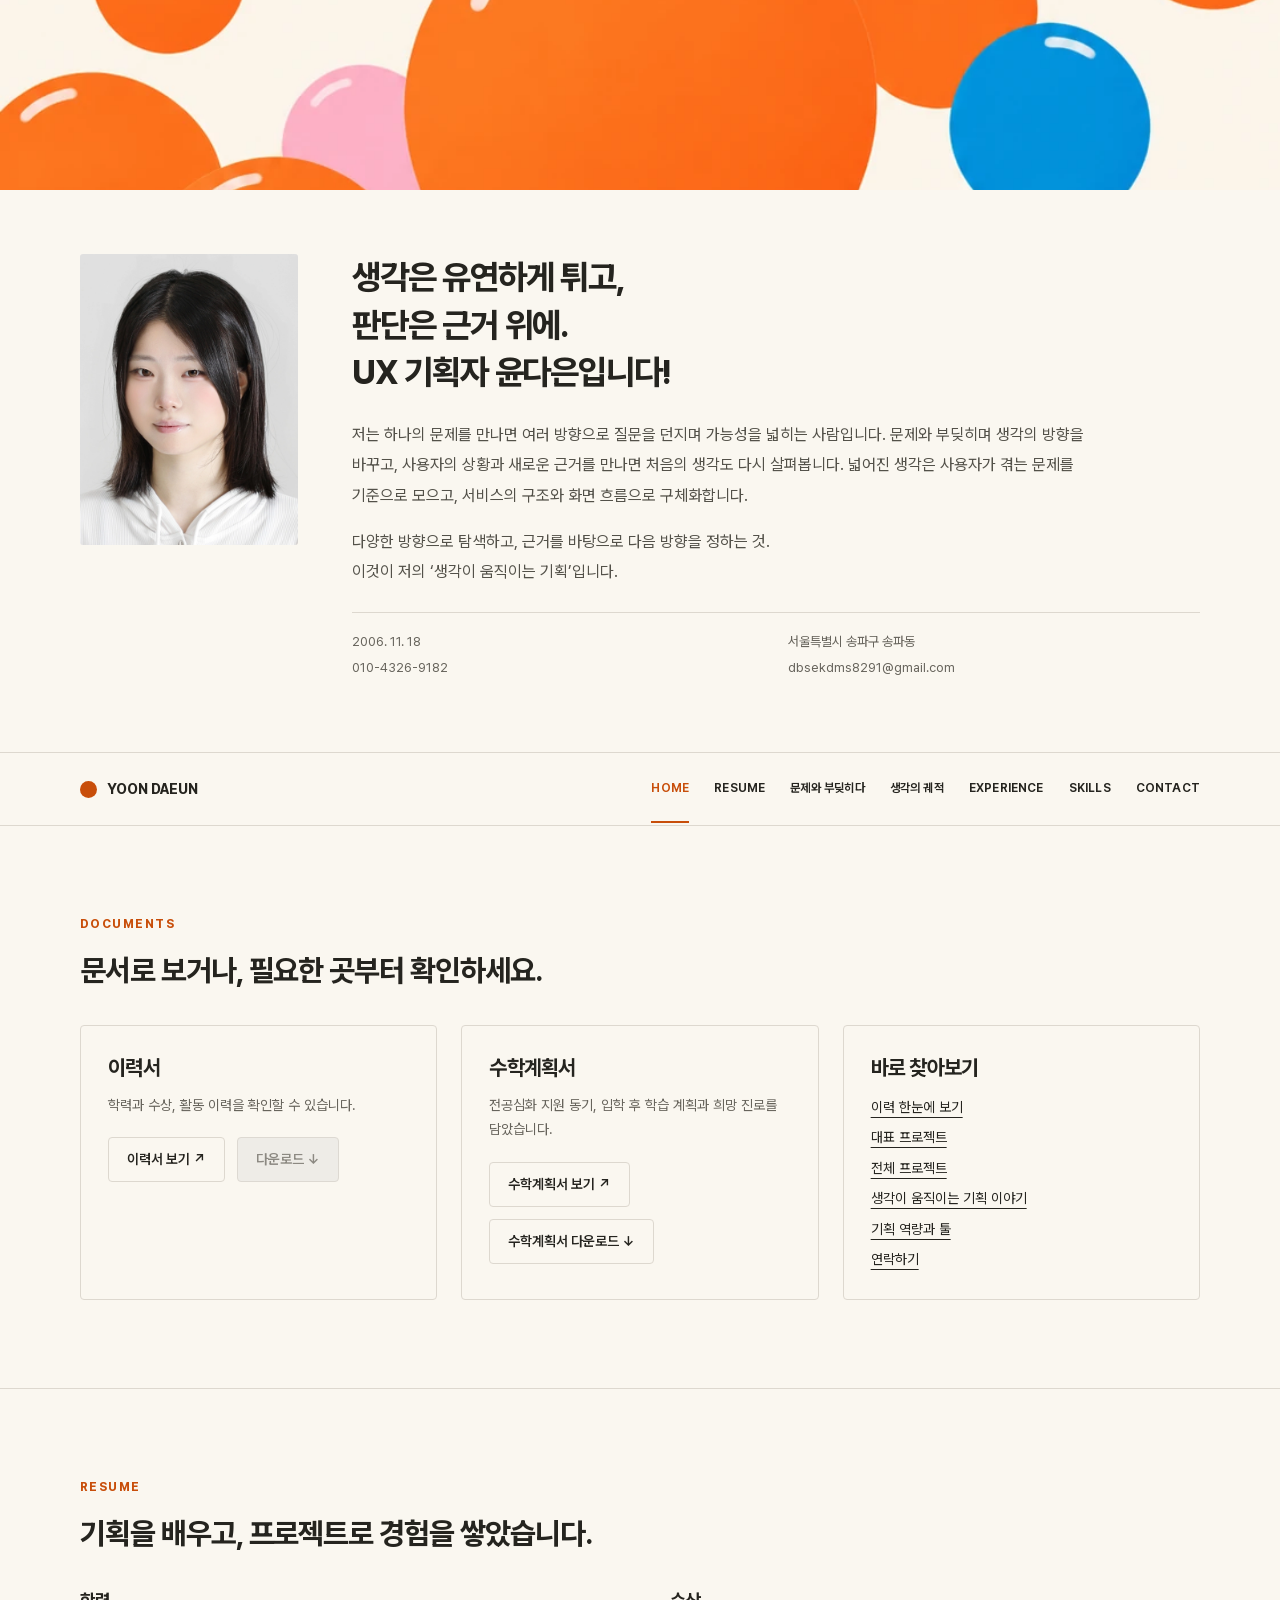
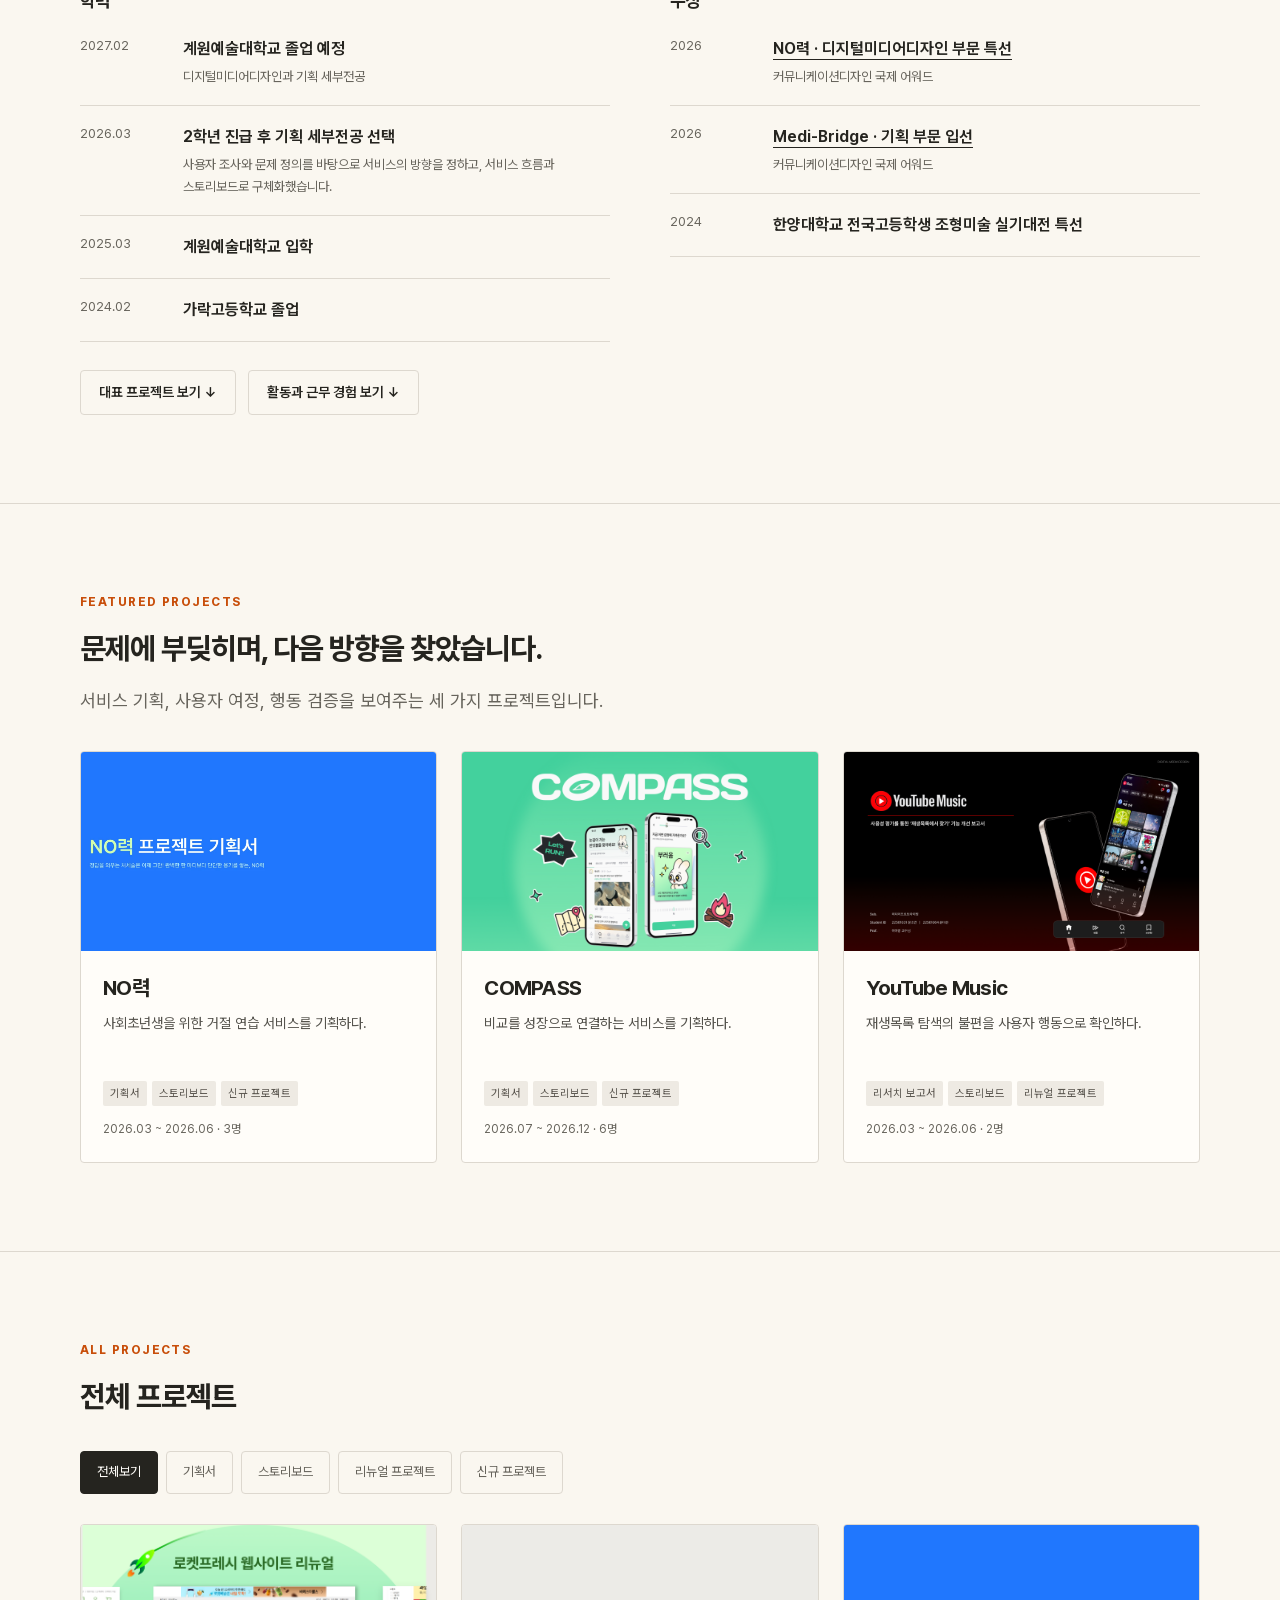
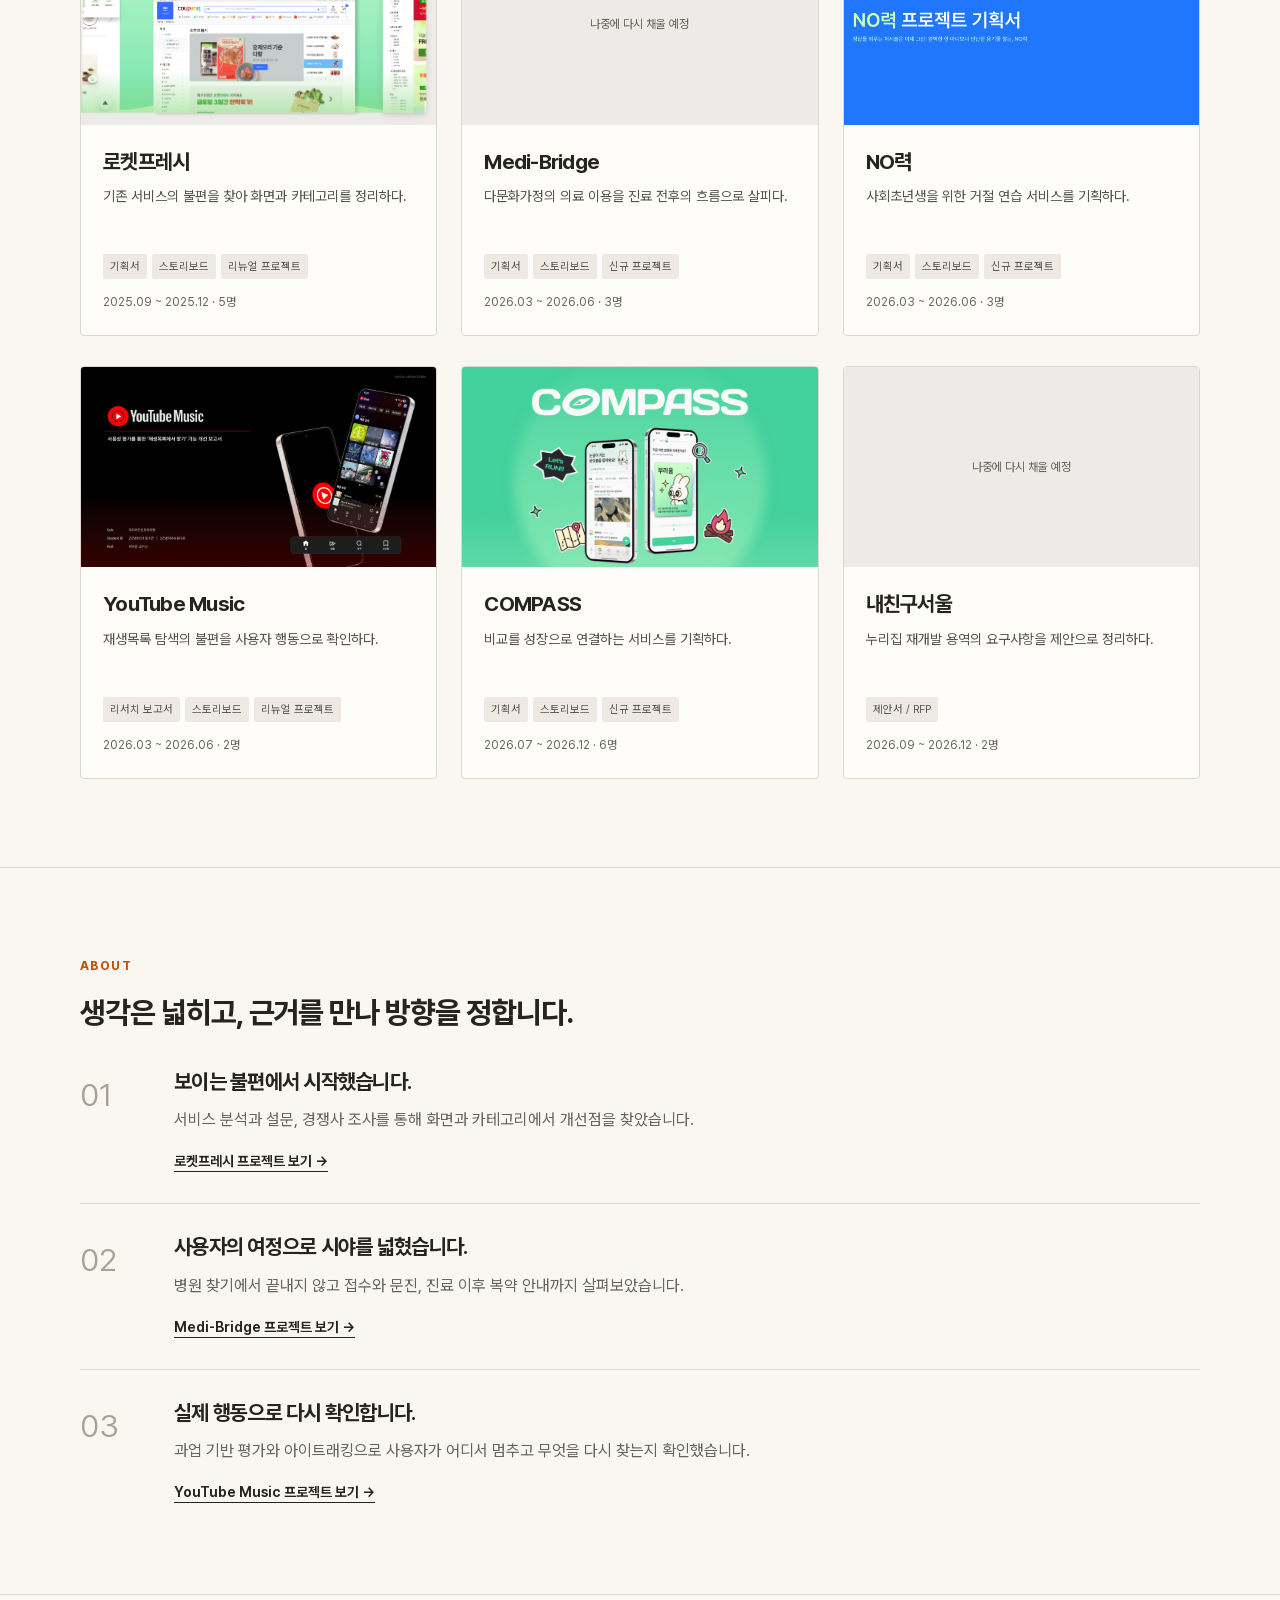
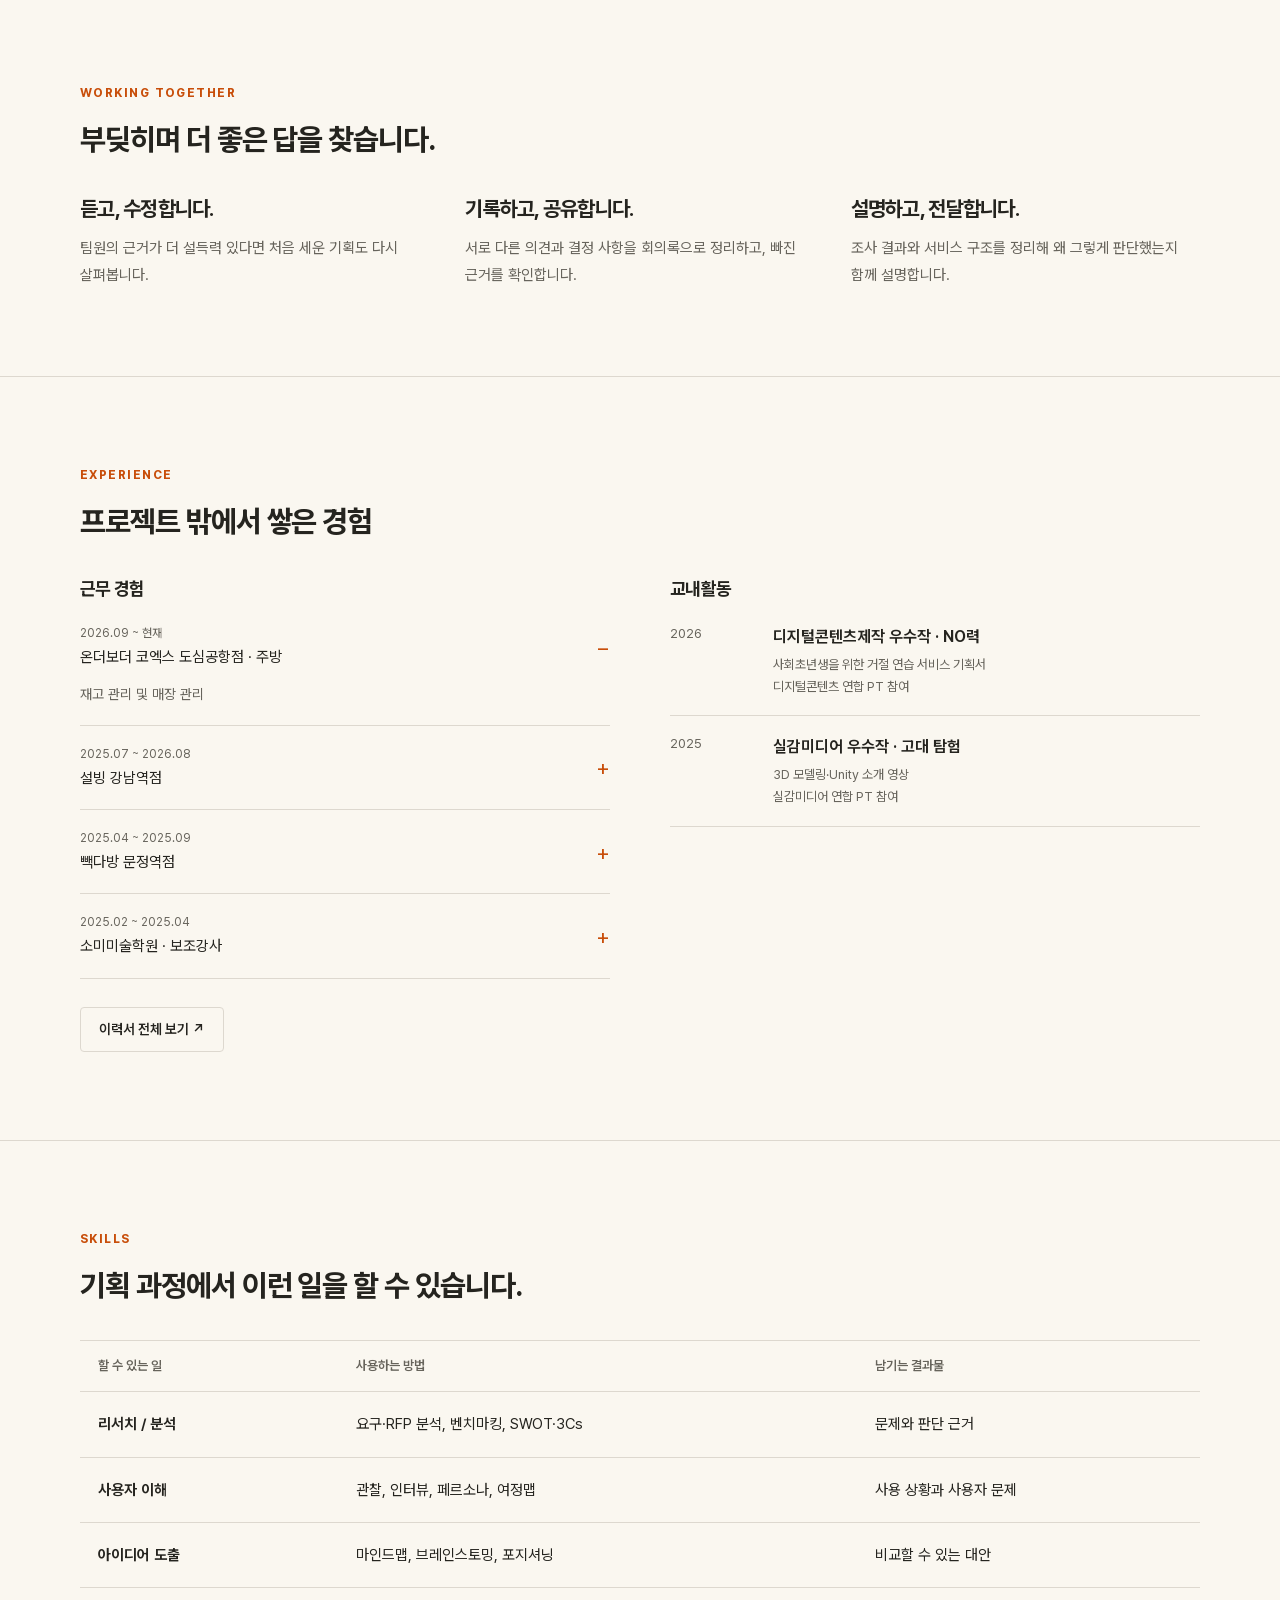
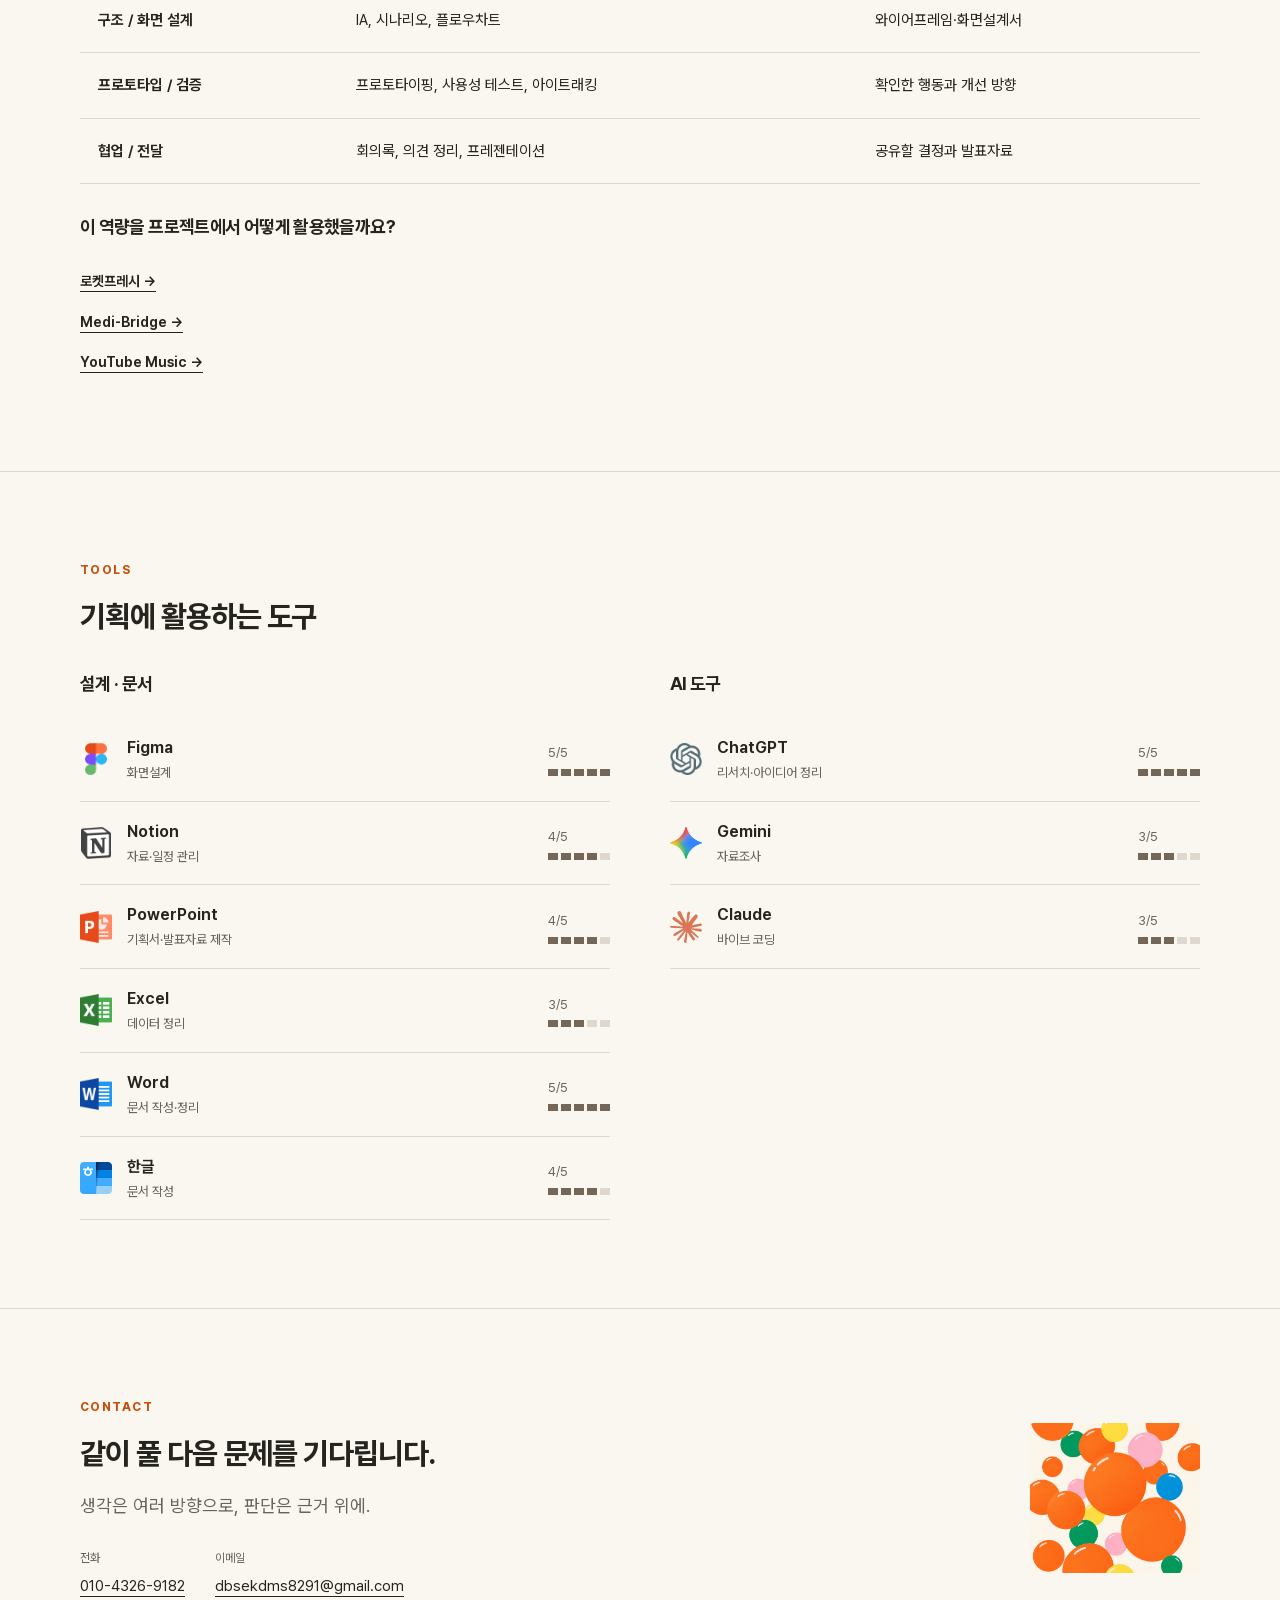
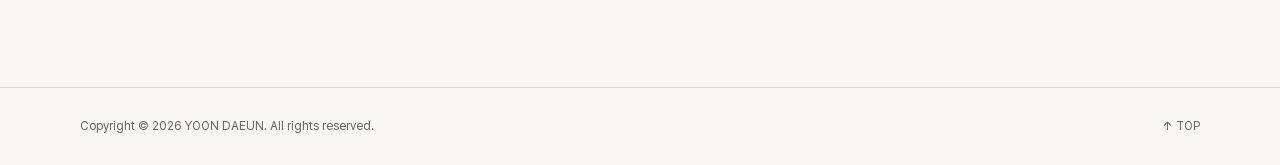
==== commit 200a19bc: "Refine case studies and add storyboard previews" ====
--- a/index.html
+++ b/index.html
@@ -1,8 +1,8 @@
 <!doctype html>
-<html lang="ko"><head><meta charset="utf-8"><meta name="viewport" content="width=device-width,initial-scale=1"><title>윤다은 | UX 기획 포트폴리오</title><meta name="description" content="문제를 만나 사고를 넓히고, 근거를 모아 서비스의 흐름으로 정리하는 UX 기획자 윤다은의 포트폴리오."><meta name="theme-color" content="#faf7f0"><link rel="icon" href="favicon.svg" type="image/svg+xml"><link rel="stylesheet" href="style.css?v=20261117-1"><script src="app.js?v=20261117-1" defer></script></head><body><a class="skip" href="#main">본문으로 바로가기</a><main id="main"><section id="home"><div class="top-banner"><img src="assets/balls.webp" alt="아이보리 배경 위 여러 방향으로 퍼진 주황색 탱탱볼" width="1122" height="1402"></div><div class="wrap home-intro"><img class="profile" src="assets/profile-updated.webp" alt="윤다은 프로필 사진" width="1088" height="1445"><div><h1>생각은 유연하게 튀고,<br>판단은 근거 위에.<br>UX 기획자 윤다은입니다!</h1><div class="intro-copy"><p>저는 하나의 문제를 만나면 여러 방향으로 질문을 던지며 가능성을 넓히는 사람입니다. 문제와 부딪히며 생각의 방향을 바꾸고, 사용자의 상황과 새로운 근거를 만나면 처음의 생각도 다시 살펴봅니다. 넓어진 생각은 사용자가 겪는 문제를 기준으로 모으고, 서비스의 구조와 화면 흐름으로 구체화합니다.</p><p>다양한 방향으로 탐색하고, 근거를 바탕으로 다음 방향을 정하는 것.<br>이것이 저의 ‘생각이 움직이는 기획’입니다.</p></div><div class="personal"><span>2006. 11. 18</span><span>서울특별시 송파구 송파동</span><a href="tel:01043269182">010-4326-9182</a><a href="mailto:dbsekdms8291@gmail.com">dbsekdms8291@gmail.com</a></div></div></div></section><nav class="site-nav" aria-label="메인 구간"><div class="wrap nav-inner"><a class="brand" href="#home"><span class="brand-dot" aria-hidden="true"></span>YOON DAEUN</a><div class="nav-links"><a href="#home">HOME</a><a href="#resume">RESUME</a><a href="#projects">문제와 부딪히다</a><a href="#about">생각의 궤적</a><a href="#career">EXPERIENCE</a><a href="#skills">SKILLS</a><a href="#contact">CONTACT</a></div></div></nav><section class="section" id="guide"><div class="wrap"><div class="section-head"><span class="eyebrow">DOCUMENTS</span><h2>문서로 보거나, 필요한 곳부터 확인하세요.</h2></div><div class="document-grid"><article class="document-card"><h3>이력서</h3><p>학력과 수상, 활동 이력을 확인할 수 있습니다.</p><div class="actions"><a class="btn" href="assets/resume.pdf" target="_blank" rel="noopener">이력서 보기 ↗</a><button class="btn" disabled>다운로드 ↓</button></div></article><article class="document-card"><h3>수학계획서</h3><p>전공심화 지원 동기, 입학 후 학습 계획과 희망 진로를 담았습니다.</p><div class="actions"><a class="btn" href="study-plan.html">수학계획서 보기 ↗</a><a class="btn" href="assets/study-plan.pdf" download="윤다은_수학계획서.pdf">수학계획서 다운로드 ↓</a></div></article><article class="document-card"><h3>바로 찾아보기</h3><div class="jump-links"><a href="#resume">이력 한눈에 보기</a><a href="#projects">대표 프로젝트</a><a href="#all-projects">전체 프로젝트</a><a href="#about">생각이 움직이는 기획 이야기</a><a href="#skills">기획 역량과 툴</a><a href="#contact">연락하기</a></div></article></div></div></section>
+<html lang="ko"><head><meta charset="utf-8"><meta name="viewport" content="width=device-width,initial-scale=1"><title>윤다은 | UX 기획 포트폴리오</title><meta name="description" content="문제를 만나 사고를 넓히고, 근거를 모아 서비스의 흐름으로 정리하는 UX 기획자 윤다은의 포트폴리오."><meta name="theme-color" content="#faf7f0"><link rel="icon" href="favicon.svg" type="image/svg+xml"><link rel="stylesheet" href="style.css?v=20261117-2"><script src="app.js?v=20261117-2" defer></script></head><body><a class="skip" href="#main">본문으로 바로가기</a><main id="main"><section id="home"><div class="top-banner"><img src="assets/balls.webp" alt="아이보리 배경 위 여러 방향으로 퍼진 주황색 탱탱볼" width="1122" height="1402"></div><div class="wrap home-intro"><img class="profile" src="assets/profile-updated.webp" alt="윤다은 프로필 사진" width="1088" height="1445"><div><h1>생각은 유연하게 튀고,<br>판단은 근거 위에.<br>UX 기획자 윤다은입니다!</h1><div class="intro-copy"><p>저는 하나의 문제를 만나면 여러 방향으로 질문을 던지며 가능성을 넓히는 사람입니다. 문제와 부딪히며 생각의 방향을 바꾸고, 사용자의 상황과 새로운 근거를 만나면 처음의 생각도 다시 살펴봅니다. 넓어진 생각은 사용자가 겪는 문제를 기준으로 모으고, 서비스의 구조와 화면 흐름으로 구체화합니다.</p><p>다양한 방향으로 탐색하고, 근거를 바탕으로 다음 방향을 정하는 것.<br>이것이 저의 ‘생각이 움직이는 기획’입니다.</p></div><div class="personal"><span>2006. 11. 18</span><span>서울특별시 송파구 송파동</span><a href="tel:01043269182">010-4326-9182</a><a href="mailto:dbsekdms8291@gmail.com">dbsekdms8291@gmail.com</a></div></div></div></section><nav class="site-nav" aria-label="메인 구간"><div class="wrap nav-inner"><a class="brand" href="#home"><span class="brand-dot" aria-hidden="true"></span>YOON DAEUN</a><div class="nav-links"><a href="#home">HOME</a><a href="#resume">RESUME</a><a href="#projects">문제와 부딪히다</a><a href="#about">생각의 궤적</a><a href="#career">EXPERIENCE</a><a href="#skills">SKILLS</a><a href="#contact">CONTACT</a></div></div></nav><section class="section" id="guide"><div class="wrap"><div class="section-head"><span class="eyebrow">DOCUMENTS</span><h2>문서로 보거나, 필요한 곳부터 확인하세요.</h2></div><div class="document-grid"><article class="document-card"><h3>이력서</h3><p>학력과 수상, 활동 이력을 확인할 수 있습니다.</p><div class="actions"><a class="btn" href="assets/resume.pdf" target="_blank" rel="noopener">이력서 보기 ↗</a><button class="btn" disabled>다운로드 ↓</button></div></article><article class="document-card"><h3>수학계획서</h3><p>전공심화 지원 동기, 입학 후 학습 계획과 희망 진로를 담았습니다.</p><div class="actions"><a class="btn" href="study-plan.html">수학계획서 보기 ↗</a><a class="btn" href="assets/study-plan.pdf" download="윤다은_수학계획서.pdf">수학계획서 다운로드 ↓</a></div></article><article class="document-card"><h3>바로 찾아보기</h3><div class="jump-links"><a href="#resume">이력 한눈에 보기</a><a href="#projects">대표 프로젝트</a><a href="#all-projects">전체 프로젝트</a><a href="#about">생각이 움직이는 기획 이야기</a><a href="#skills">기획 역량과 툴</a><a href="#contact">연락하기</a></div></article></div></div></section>
 <section class="section" id="resume"><div class="wrap"><div class="section-head"><span class="eyebrow">RESUME</span><h2>기획을 배우고, 프로젝트로 경험을 쌓았습니다.</h2></div><div class="two-col"><div><h3 class="subheading">학력</h3><ul class="timeline"><li><time>2027.02</time><div><strong>계원예술대학교 졸업 예정</strong><small>디지털미디어디자인과 기획 세부전공</small></div></li><li><time>2026.03</time><div><strong>2학년 진급 후 기획 세부전공 선택</strong><small>사용자 조사와 문제 정의를 바탕으로 서비스의 방향을 정하고, 서비스 흐름과 스토리보드로 구체화했습니다.</small></div></li><li><time>2025.03</time><div><strong>계원예술대학교 입학</strong></div></li><li><time>2024.02</time><div><strong>가락고등학교 졸업</strong></div></li></ul></div><div><h3 class="subheading">수상</h3><ul class="timeline"><li><time>2026</time><div><strong><a href="projects/noryeok.html" data-project>NO력 · 디지털미디어디자인 부문 특선</a></strong><small>커뮤니케이션디자인 국제 어워드</small></div></li><li><time>2026</time><div><strong><a href="projects/medi-bridge.html" data-project>Medi-Bridge · 기획 부문 입선</a></strong><small>커뮤니케이션디자인 국제 어워드</small></div></li><li><time>2024</time><div><strong>한양대학교 전국고등학생 조형미술 실기대전 특선</strong></div></li></ul></div></div><div class="actions"><a class="btn" href="#projects">대표 프로젝트 보기 ↓</a><a class="btn" href="#career">활동과 근무 경험 보기 ↓</a></div></div></section>
 <section class="section" id="projects"><div class="wrap"><div class="section-head"><span class="eyebrow">FEATURED PROJECTS</span><h2>문제에 부딪히며, 다음 방향을 찾았습니다.</h2><p class="lead">서비스 기획, 사용자 여정, 행동 검증을 보여주는 세 가지 프로젝트입니다.</p></div><div class="project-grid"><a class="project-card" href="projects/noryeok.html" data-project data-types="plan storyboard new"><div class="project-thumb"><img src="assets/noryeok.webp" alt="NO력 프로젝트 썸네일" loading="lazy" width="800" height="500"></div><div class="project-copy"><h3>NO력</h3><p>사회초년생을 위한 거절 연습 서비스를 기획하다.</p><div class="tags"><span class="tag">기획서</span><span class="tag">스토리보드</span><span class="tag">신규 프로젝트</span></div><div class="project-meta">2026.03 ~ 2026.06 · 3명</div></div></a><a class="project-card" href="projects/compass.html" data-project data-types="plan storyboard new"><div class="project-thumb"><img src="assets/compass-thumbnail.svg" alt="COMPASS 대표 이미지" loading="lazy"></div><div class="project-copy"><h3>COMPASS</h3><p>비교를 성장으로 연결하는 서비스를 기획하다.</p><div class="tags"><span class="tag">기획서</span><span class="tag">스토리보드</span><span class="tag">신규 프로젝트</span></div><div class="project-meta">2026.07 ~ 2026.12 · 6명</div></div></a><a class="project-card" href="projects/youtube-music.html" data-project data-types="storyboard renewal"><div class="project-thumb"><img src="assets/youtube-music-cover.png" alt="YouTube Music 대표 이미지" loading="lazy"></div><div class="project-copy"><h3>YouTube Music</h3><p>재생목록 탐색의 불편을 사용자 행동으로 확인하다.</p><div class="tags"><span class="tag">리서치 보고서</span><span class="tag">스토리보드</span><span class="tag">리뉴얼 프로젝트</span></div><div class="project-meta">2026.03 ~ 2026.06 · 2명</div></div></a></div></div></section>
-<section class="section" id="all-projects"><div class="wrap"><div class="section-head"><span class="eyebrow">ALL PROJECTS</span><h2>전체 프로젝트</h2></div><div class="filters" aria-label="프로젝트 분류"><button class="filter" data-filter="all" aria-pressed="true">전체보기</button><button class="filter" data-filter="plan" aria-pressed="false">기획서</button><button class="filter" data-filter="storyboard" aria-pressed="false">스토리보드</button><button class="filter" data-filter="renewal" aria-pressed="false">리뉴얼 프로젝트</button><button class="filter" data-filter="new" aria-pressed="false">신규 프로젝트</button></div><div class="project-grid" id="project-list"><a class="project-card" href="projects/rocketfresh.html" data-project data-types="plan renewal"><div class="project-thumb"><div class="placeholder">나중에 다시 채울 예정</div></div><div class="project-copy"><h3>로켓프레시</h3><p>기존 서비스의 불편을 찾아 화면과 카테고리를 정리하다.</p><div class="tags"><span class="tag">기획서</span><span class="tag">스토리보드</span><span class="tag">리뉴얼 프로젝트</span></div><div class="project-meta">2025.09 ~ 2025.12 · 6명</div></div></a><a class="project-card" href="projects/rocketfresh.html" data-project data-types="storyboard" data-variant="storyboard" hidden=""><div class="project-thumb storyboard-thumb"><img src="assets/storyboard-thumbnail.png" alt="로켓프레시 스토리보드 썸네일" loading="lazy"></div><div class="project-copy"><h3>로켓프레시 스토리보드</h3><p>기존 서비스의 불편을 찾아 화면과 카테고리를 정리하다.</p><div class="tags"><span class="tag">스토리보드</span></div><div class="project-meta">2025.09 ~ 2025.12 · 6명</div></div></a><a class="project-card" href="projects/medi-bridge.html" data-project data-types="plan new"><div class="project-thumb"><div class="placeholder">나중에 다시 채울 예정</div></div><div class="project-copy"><h3>Medi-Bridge</h3><p>다문화가정의 의료 이용을 진료 전후의 흐름으로 살피다.</p><div class="tags"><span class="tag">기획서</span><span class="tag">스토리보드</span><span class="tag">신규 프로젝트</span></div><div class="project-meta">2026.03 ~ 2026.06 · 3명</div></div></a><a class="project-card" href="projects/medi-bridge.html" data-project data-types="storyboard" data-variant="storyboard" hidden=""><div class="project-thumb storyboard-thumb"><img src="assets/storyboard-thumbnail.png" alt="Medi-Bridge 스토리보드 썸네일" loading="lazy"></div><div class="project-copy"><h3>Medi-Bridge 스토리보드</h3><p>다문화가정의 의료 이용을 진료 전후의 흐름으로 살피다.</p><div class="tags"><span class="tag">스토리보드</span></div><div class="project-meta">2026.03 ~ 2026.06 · 3명</div></div></a><a class="project-card" href="projects/noryeok.html" data-project data-types="plan new"><div class="project-thumb"><img src="assets/noryeok.webp" alt="NO력 프로젝트 썸네일" loading="lazy" width="800" height="500"></div><div class="project-copy"><h3>NO력</h3><p>사회초년생을 위한 거절 연습 서비스를 기획하다.</p><div class="tags"><span class="tag">기획서</span><span class="tag">스토리보드</span><span class="tag">신규 프로젝트</span></div><div class="project-meta">2026.03 ~ 2026.06 · 3명</div></div></a><a class="project-card" href="projects/noryeok.html#storyboard" data-project data-types="storyboard" data-variant="storyboard" hidden=""><div class="project-thumb storyboard-thumb"><img src="assets/storyboard-thumbnail.png" alt="NO력 스토리보드 썸네일" loading="lazy"></div><div class="project-copy"><h3>NO력 스토리보드</h3><p>사회초년생을 위한 거절 연습 서비스를 기획하다.</p><div class="tags"><span class="tag">스토리보드</span></div><div class="project-meta">2026.03 ~ 2026.06 · 3명</div></div></a><a class="project-card" href="projects/youtube-music.html" data-project data-types="renewal"><div class="project-thumb"><img src="assets/youtube-music-cover.png" alt="YouTube Music 대표 이미지" loading="lazy"></div><div class="project-copy"><h3>YouTube Music</h3><p>재생목록 탐색의 불편을 사용자 행동으로 확인하다.</p><div class="tags"><span class="tag">리서치 보고서</span><span class="tag">스토리보드</span><span class="tag">리뉴얼 프로젝트</span></div><div class="project-meta">2026.03 ~ 2026.06 · 2명</div></div></a><a class="project-card" href="projects/youtube-music.html#storyboard" data-project data-types="storyboard" data-variant="storyboard" hidden=""><div class="project-thumb"><img src="assets/youtube-music-cover.png" alt="YouTube Music 대표 이미지" loading="lazy"></div><div class="project-copy"><h3>YouTube Music 스토리보드</h3><p>재생목록 탐색의 불편을 사용자 행동으로 확인하다.</p><div class="tags"><span class="tag">스토리보드</span></div><div class="project-meta">2026.03 ~ 2026.06 · 2명</div></div></a><a class="project-card" href="projects/compass.html" data-project data-types="plan new"><div class="project-thumb"><img src="assets/compass-thumbnail.svg" alt="COMPASS 대표 이미지" loading="lazy"></div><div class="project-copy"><h3>COMPASS</h3><p>비교를 성장으로 연결하는 서비스를 기획하다.</p><div class="tags"><span class="tag">기획서</span><span class="tag">스토리보드</span><span class="tag">신규 프로젝트</span></div><div class="project-meta">2026.07 ~ 2026.12 · 6명</div></div></a><a class="project-card" href="projects/compass.html#storyboard" data-project data-types="storyboard" data-variant="storyboard" hidden=""><div class="project-thumb storyboard-thumb"><img src="assets/storyboard-thumbnail.png" alt="COMPASS 스토리보드 썸네일" loading="lazy"></div><div class="project-copy"><h3>COMPASS 스토리보드</h3><p>비교를 성장으로 연결하는 서비스를 기획하다.</p><div class="tags"><span class="tag">스토리보드</span></div><div class="project-meta">2026.07 ~ 2026.12 · 6명</div></div></a><a class="project-card" href="projects/seoul-rfp.html" data-project data-types="proposal"><div class="project-thumb"><div class="placeholder">나중에 다시 채울 예정</div></div><div class="project-copy"><h3>내친구서울</h3><p>누리집 재개발 용역의 요구사항을 제안으로 정리하다.</p><div class="tags"><span class="tag">제안서 / RFP</span></div><div class="project-meta">2026.09 ~ 2026.12 · 2명</div></div></a></div></div></section>
+<section class="section" id="all-projects"><div class="wrap"><div class="section-head"><span class="eyebrow">ALL PROJECTS</span><h2>전체 프로젝트</h2></div><div class="filters" aria-label="프로젝트 분류"><button class="filter" data-filter="all" aria-pressed="true">전체보기</button><button class="filter" data-filter="plan" aria-pressed="false">기획서</button><button class="filter" data-filter="storyboard" aria-pressed="false">스토리보드</button><button class="filter" data-filter="renewal" aria-pressed="false">리뉴얼 프로젝트</button><button class="filter" data-filter="new" aria-pressed="false">신규 프로젝트</button></div><div class="project-grid" id="project-list"><a class="project-card" href="projects/rocketfresh.html" data-project data-types="plan renewal"><div class="project-thumb"><img src="assets/rocketfresh-cover.png" alt="로켓프레시 리뉴얼 프로젝트 대표 이미지" loading="lazy"></div><div class="project-copy"><h3>로켓프레시</h3><p>기존 서비스의 불편을 찾아 화면과 카테고리를 정리하다.</p><div class="tags"><span class="tag">기획서</span><span class="tag">스토리보드</span><span class="tag">리뉴얼 프로젝트</span></div><div class="project-meta">2025.09 ~ 2025.12 · 5명</div></div></a><a class="project-card" href="projects/rocketfresh.html" data-project data-types="storyboard" data-variant="storyboard" hidden=""><div class="project-thumb storyboard-thumb"><img src="assets/storyboard-thumbnail.png" alt="로켓프레시 스토리보드 썸네일" loading="lazy"></div><div class="project-copy"><h3>로켓프레시 스토리보드</h3><p>기존 서비스의 불편을 찾아 화면과 카테고리를 정리하다.</p><div class="tags"><span class="tag">스토리보드</span></div><div class="project-meta">2025.09 ~ 2025.12 · 5명</div></div></a><a class="project-card" href="projects/medi-bridge.html" data-project data-types="plan new"><div class="project-thumb"><div class="placeholder">나중에 다시 채울 예정</div></div><div class="project-copy"><h3>Medi-Bridge</h3><p>다문화가정의 의료 이용을 진료 전후의 흐름으로 살피다.</p><div class="tags"><span class="tag">기획서</span><span class="tag">스토리보드</span><span class="tag">신규 프로젝트</span></div><div class="project-meta">2026.03 ~ 2026.06 · 3명</div></div></a><a class="project-card" href="projects/medi-bridge.html" data-project data-types="storyboard" data-variant="storyboard" hidden=""><div class="project-thumb storyboard-thumb"><img src="assets/storyboard-thumbnail.png" alt="Medi-Bridge 스토리보드 썸네일" loading="lazy"></div><div class="project-copy"><h3>Medi-Bridge 스토리보드</h3><p>다문화가정의 의료 이용을 진료 전후의 흐름으로 살피다.</p><div class="tags"><span class="tag">스토리보드</span></div><div class="project-meta">2026.03 ~ 2026.06 · 3명</div></div></a><a class="project-card" href="projects/noryeok.html" data-project data-types="plan new"><div class="project-thumb"><img src="assets/noryeok.webp" alt="NO력 프로젝트 썸네일" loading="lazy" width="800" height="500"></div><div class="project-copy"><h3>NO력</h3><p>사회초년생을 위한 거절 연습 서비스를 기획하다.</p><div class="tags"><span class="tag">기획서</span><span class="tag">스토리보드</span><span class="tag">신규 프로젝트</span></div><div class="project-meta">2026.03 ~ 2026.06 · 3명</div></div></a><a class="project-card" href="projects/noryeok.html#storyboard" data-project data-types="storyboard" data-variant="storyboard" hidden=""><div class="project-thumb storyboard-thumb"><img src="assets/storyboard-thumbnail.png" alt="NO력 스토리보드 썸네일" loading="lazy"></div><div class="project-copy"><h3>NO력 스토리보드</h3><p>사회초년생을 위한 거절 연습 서비스를 기획하다.</p><div class="tags"><span class="tag">스토리보드</span></div><div class="project-meta">2026.03 ~ 2026.06 · 3명</div></div></a><a class="project-card" href="projects/youtube-music.html" data-project data-types="renewal"><div class="project-thumb"><img src="assets/youtube-music-cover.png" alt="YouTube Music 대표 이미지" loading="lazy"></div><div class="project-copy"><h3>YouTube Music</h3><p>재생목록 탐색의 불편을 사용자 행동으로 확인하다.</p><div class="tags"><span class="tag">리서치 보고서</span><span class="tag">스토리보드</span><span class="tag">리뉴얼 프로젝트</span></div><div class="project-meta">2026.03 ~ 2026.06 · 2명</div></div></a><a class="project-card" href="projects/youtube-music.html#storyboard" data-project data-types="storyboard" data-variant="storyboard" hidden=""><div class="project-thumb"><img src="assets/youtube-music-board-cover.png" alt="YouTube Music 화면설계서 표지" loading="lazy"></div><div class="project-copy"><h3>YouTube Music 스토리보드</h3><p>재생목록 탐색의 불편을 사용자 행동으로 확인하다.</p><div class="tags"><span class="tag">스토리보드</span></div><div class="project-meta">2026.03 ~ 2026.06 · 2명</div></div></a><a class="project-card" href="projects/compass.html" data-project data-types="plan new"><div class="project-thumb"><img src="assets/compass-thumbnail.svg" alt="COMPASS 대표 이미지" loading="lazy"></div><div class="project-copy"><h3>COMPASS</h3><p>비교를 성장으로 연결하는 서비스를 기획하다.</p><div class="tags"><span class="tag">기획서</span><span class="tag">스토리보드</span><span class="tag">신규 프로젝트</span></div><div class="project-meta">2026.07 ~ 2026.12 · 6명</div></div></a><a class="project-card" href="projects/compass.html#storyboard" data-project data-types="storyboard" data-variant="storyboard" hidden=""><div class="project-thumb storyboard-thumb"><img src="assets/storyboard-thumbnail.png" alt="COMPASS 스토리보드 썸네일" loading="lazy"></div><div class="project-copy"><h3>COMPASS 스토리보드</h3><p>비교를 성장으로 연결하는 서비스를 기획하다.</p><div class="tags"><span class="tag">스토리보드</span></div><div class="project-meta">2026.07 ~ 2026.12 · 6명</div></div></a><a class="project-card" href="projects/seoul-rfp.html" data-project data-types="proposal"><div class="project-thumb"><div class="placeholder">나중에 다시 채울 예정</div></div><div class="project-copy"><h3>내친구서울</h3><p>누리집 재개발 용역의 요구사항을 제안으로 정리하다.</p><div class="tags"><span class="tag">제안서 / RFP</span></div><div class="project-meta">2026.09 ~ 2026.12 · 2명</div></div></a></div></div></section>
 <section class="section" id="about"><div class="wrap"><div class="section-head"><span class="eyebrow">ABOUT</span><h2>생각은 넓히고, 근거를 만나 방향을 정합니다.</h2></div><div class="story-list"><article class="story-row"><span class="story-index" aria-hidden="true">01</span><div><h3>보이는 불편에서 시작했습니다.</h3><p>서비스 분석과 설문, 경쟁사 조사를 통해 화면과 카테고리에서 개선점을 찾았습니다.</p><a class="text-link" href="projects/rocketfresh.html" data-project>로켓프레시 프로젝트 보기 →</a></div></article><article class="story-row"><span class="story-index" aria-hidden="true">02</span><div><h3>사용자의 여정으로 시야를 넓혔습니다.</h3><p>병원 찾기에서 끝내지 않고 접수와 문진, 진료 이후 복약 안내까지 살펴보았습니다.</p><a class="text-link" href="projects/medi-bridge.html" data-project>Medi-Bridge 프로젝트 보기 →</a></div></article><article class="story-row"><span class="story-index" aria-hidden="true">03</span><div><h3>실제 행동으로 다시 확인합니다.</h3><p>과업 기반 평가와 아이트래킹으로 사용자가 어디서 멈추고 무엇을 다시 찾는지 확인했습니다.</p><a class="text-link" href="projects/youtube-music.html" data-project>YouTube Music 프로젝트 보기 →</a></div></article></div></div></section>
 <section class="section" id="working"><div class="wrap"><div class="section-head"><span class="eyebrow">WORKING TOGETHER</span><h2>부딪히며 더 좋은 답을 찾습니다.</h2></div><div class="working-grid"><article><h3>듣고, 수정합니다.</h3><p>팀원의 근거가 더 설득력 있다면 처음 세운 기획도 다시 살펴봅니다.</p></article><article><h3>기록하고, 공유합니다.</h3><p>서로 다른 의견과 결정 사항을 회의록으로 정리하고, 빠진 근거를 확인합니다.</p></article><article><h3>설명하고, 전달합니다.</h3><p>조사 결과와 서비스 구조를 정리해 왜 그렇게 판단했는지 함께 설명합니다.</p></article></div></div></section>
 <section class="section" id="career"><div class="wrap"><div class="section-head"><span class="eyebrow">EXPERIENCE</span><h2>프로젝트 밖에서 쌓은 경험</h2></div><div class="two-col"><div><h3 class="subheading">근무 경험</h3><div class="career-list"><details open><summary><span><time>2026.09 ~ 현재</time>온더보더 코엑스 도심공항점 · 주방</span></summary><p>재고 관리 및 매장 관리</p></details><details><summary><span><time>2025.07 ~ 2026.08</time>설빙 강남역점</span></summary><p>매장 관리 및 고객 응대</p></details><details><summary><span><time>2025.04 ~ 2025.09</time>빽다방 문정역점</span></summary><p>매장 관리 및 고객 응대</p></details><details><summary><span><time>2025.02 ~ 2025.04</time>소미미술학원 · 보조강사</span></summary><div class="placeholder compact">나중에 다시 채울 예정</div></details></div></div><div><h3 class="subheading">교내활동</h3><ul class="timeline"><li><time>2026</time><div><strong>디지털콘텐츠제작 우수작 · NO력</strong><small>사회초년생을 위한 거절 연습 서비스 기획서<br>디지털콘텐츠 연합 PT 참여</small></div></li><li><time>2025</time><div><strong>실감미디어 우수작 · 고대 탐험</strong><small>3D 모델링·Unity 소개 영상<br>실감미디어 연합 PT 참여</small></div></li></ul></div></div><div class="actions"><a class="btn" href="assets/resume.pdf" target="_blank" rel="noopener">이력서 전체 보기 ↗</a></div></div></section>
--- a/style.css
+++ b/style.css
@@ -12,3 +12,5 @@
 .detail-cover{height:auto;aspect-ratio:688/460;border:0;background:transparent}.detail-cover img{width:100%;height:100%;object-fit:cover}.compass-sequence{display:grid;gap:0;margin-top:0}.compass-sequence .image-button{display:block;width:100%;border:0;border-radius:0;padding:0;background:transparent}.compass-sequence img{width:100%;height:auto;display:block}
 
 .project-card[hidden]{display:none}.storyboard-thumb img{object-fit:contain;object-position:center}.detail-hero .detail-cover:has(img[src$="compass-thumbnail.svg"]){aspect-ratio:1780/1080}.detail-hero .detail-cover:has(img[src$="-cover.png"]){aspect-ratio:16/9}.preview-grid .image-button img{object-fit:contain}
+
+.gallery-heading{margin-block:32px 16px}.storyboard-cover article>h3{display:none}.storyboard-cover .image-button{display:block;width:100%}
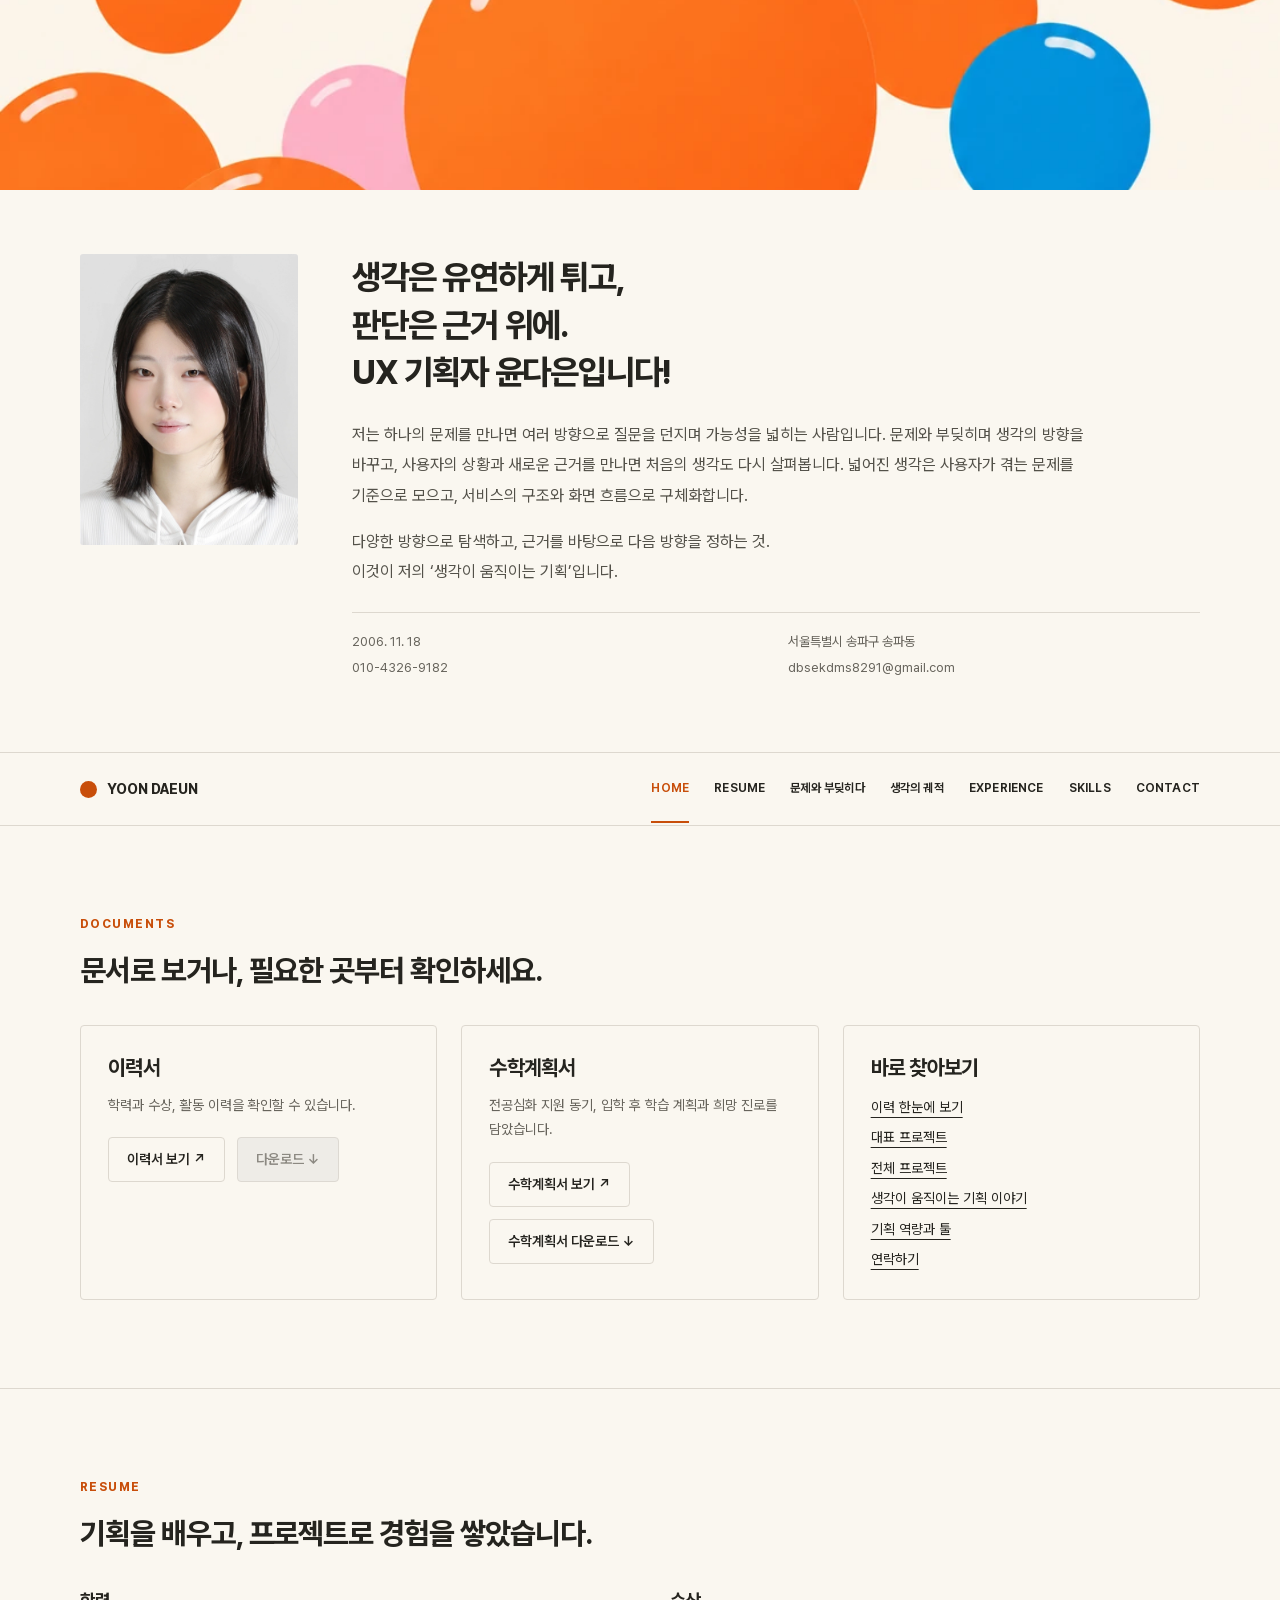
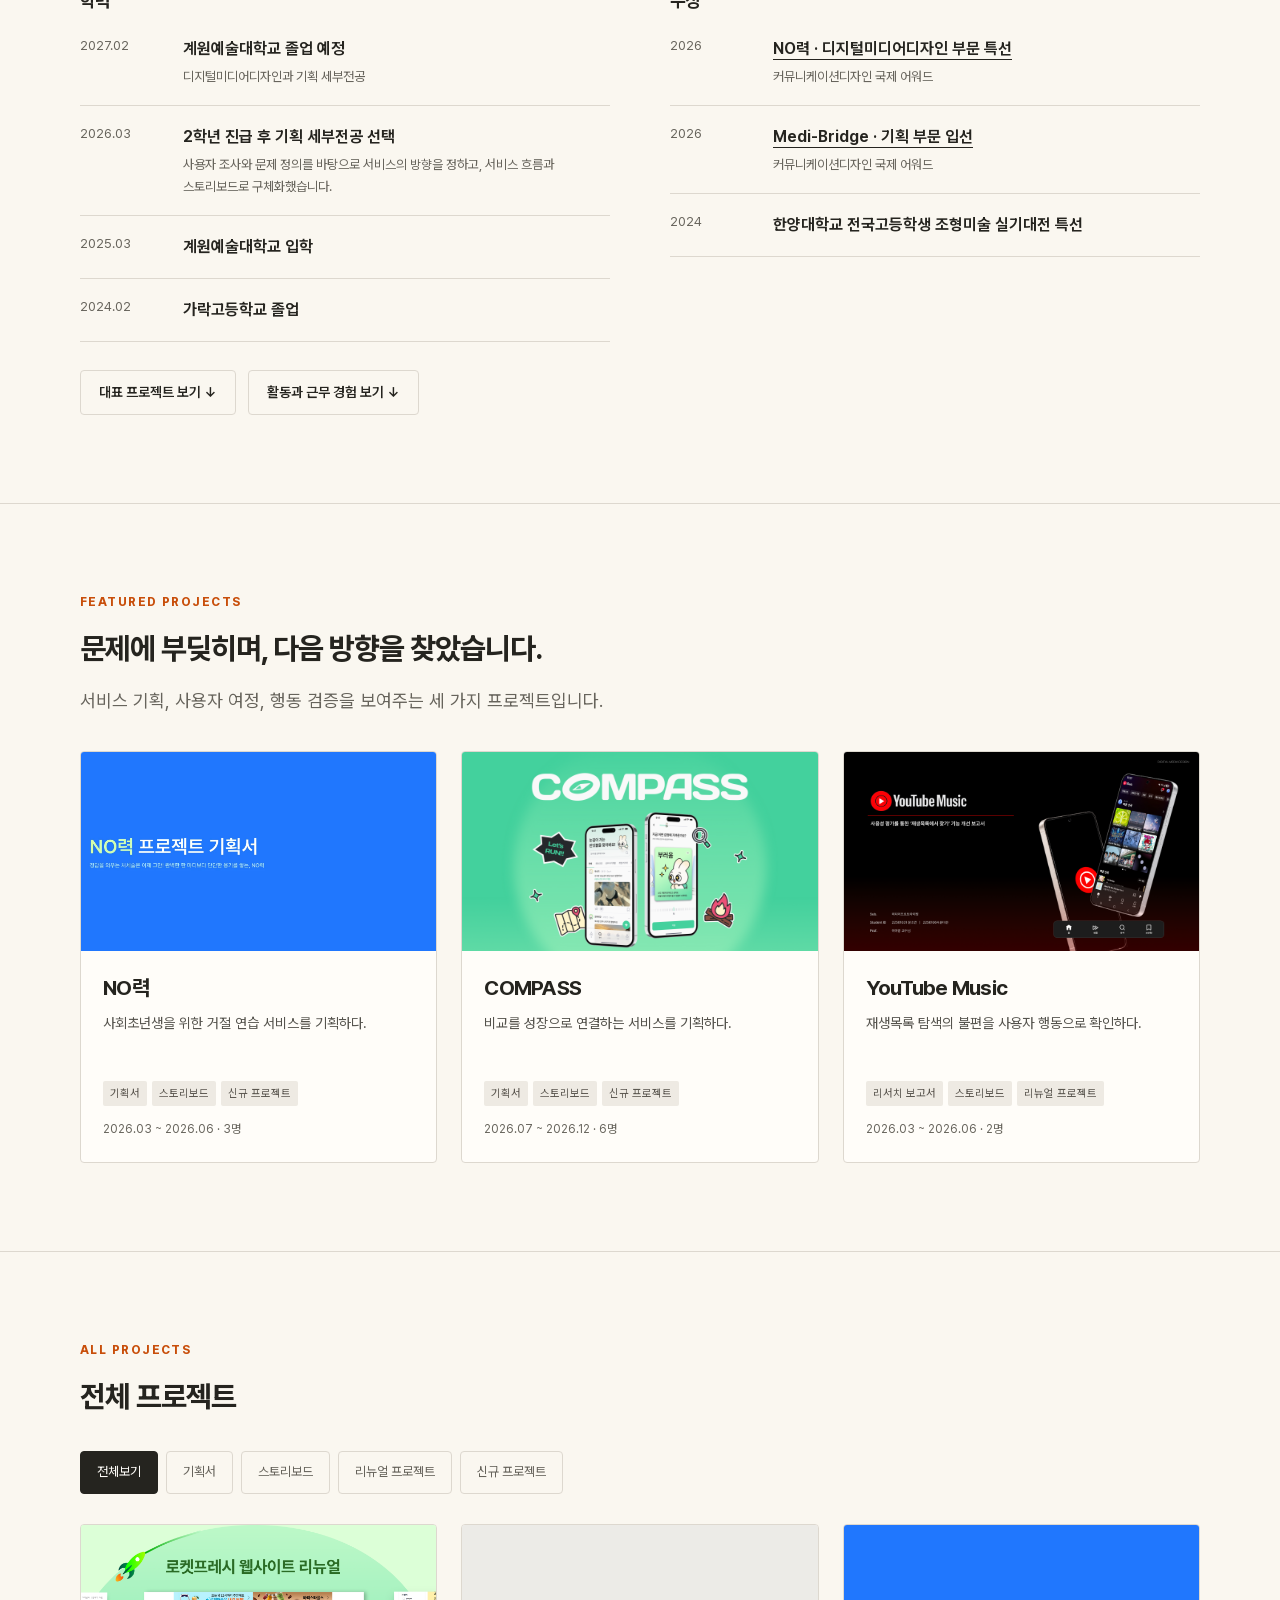
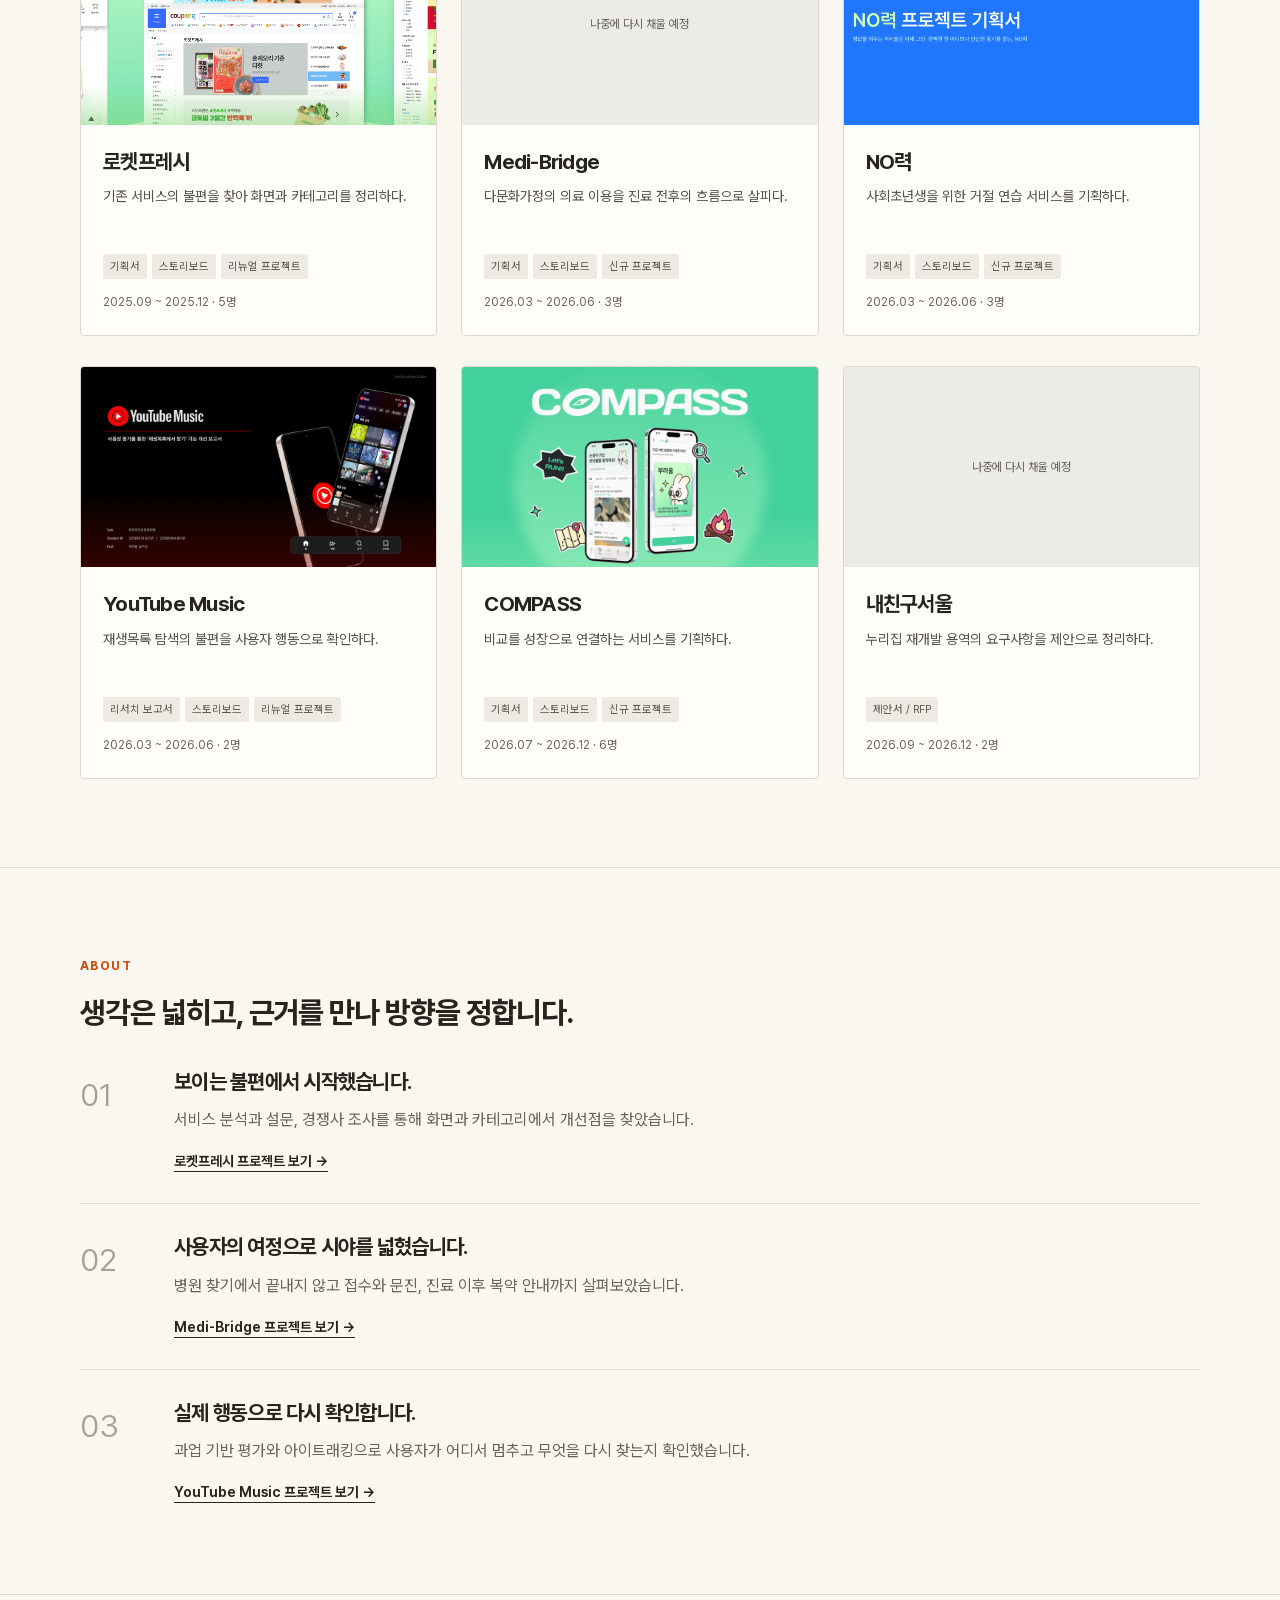
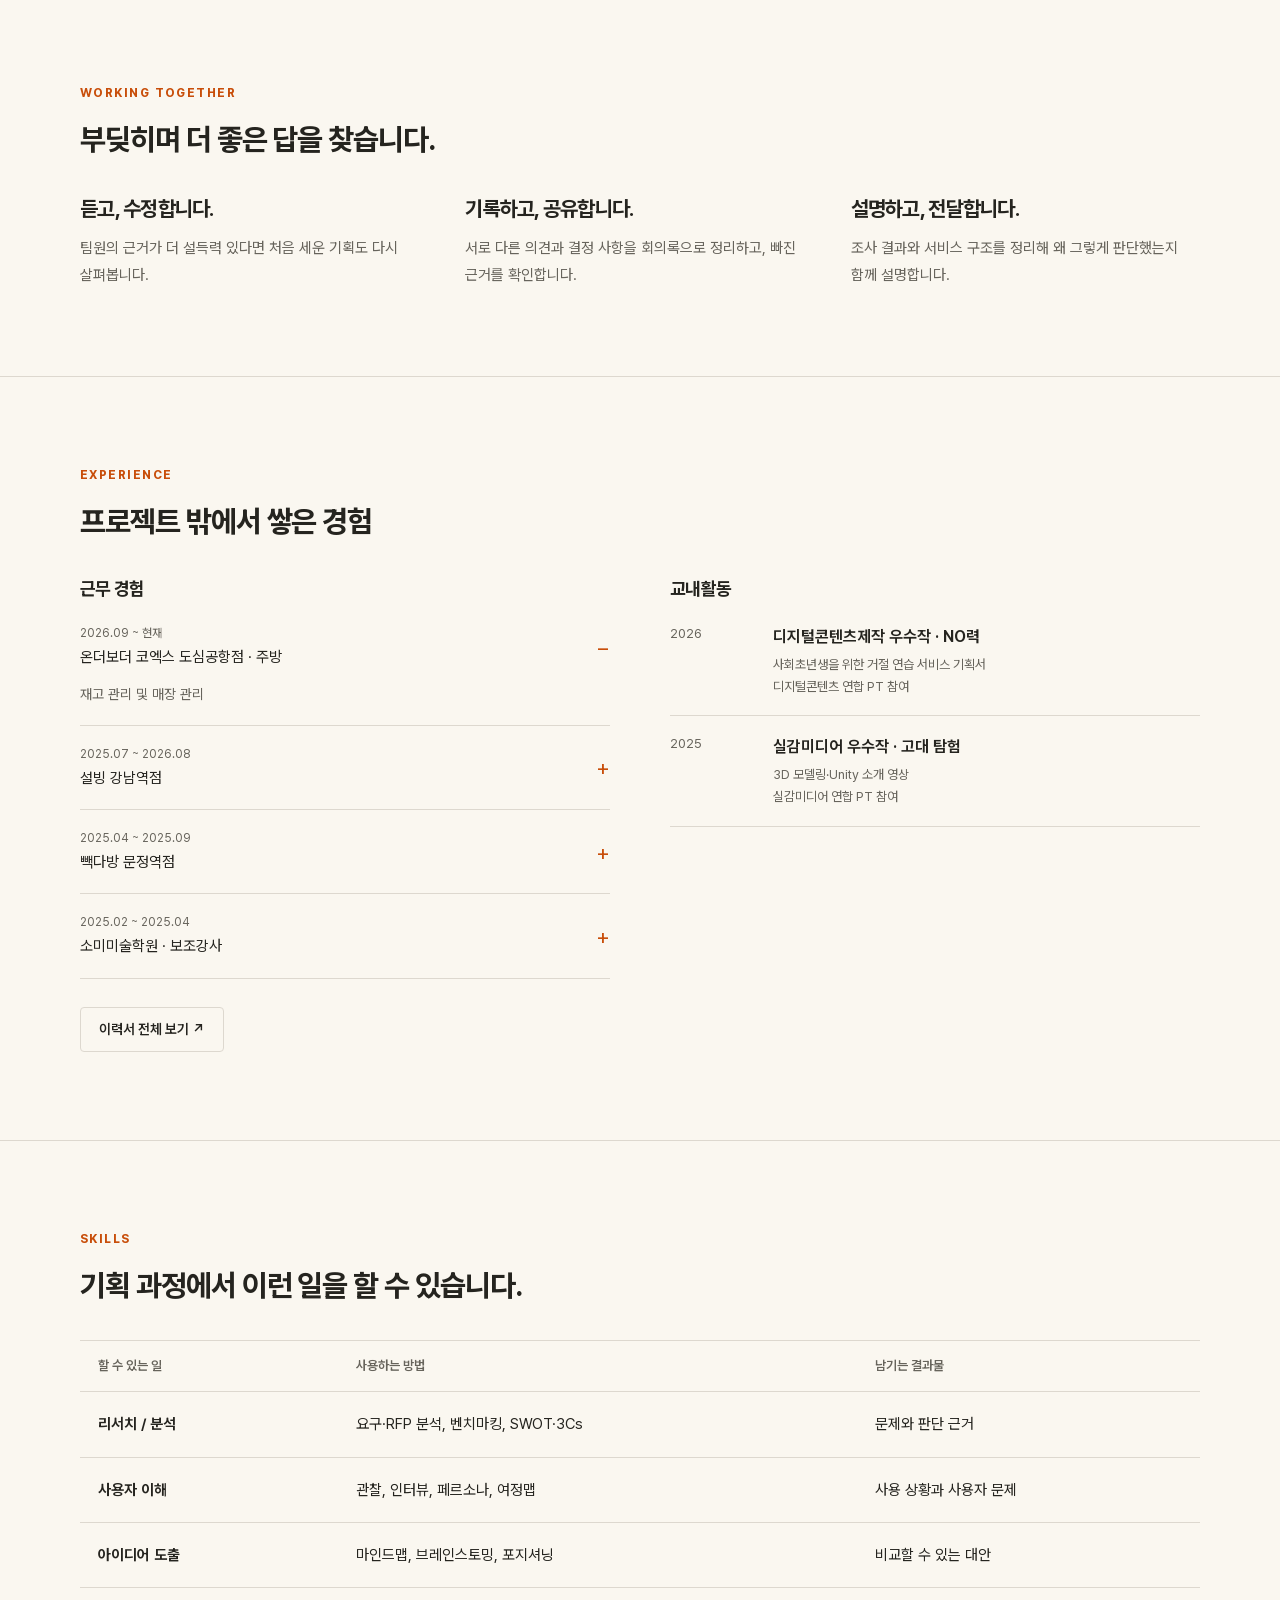
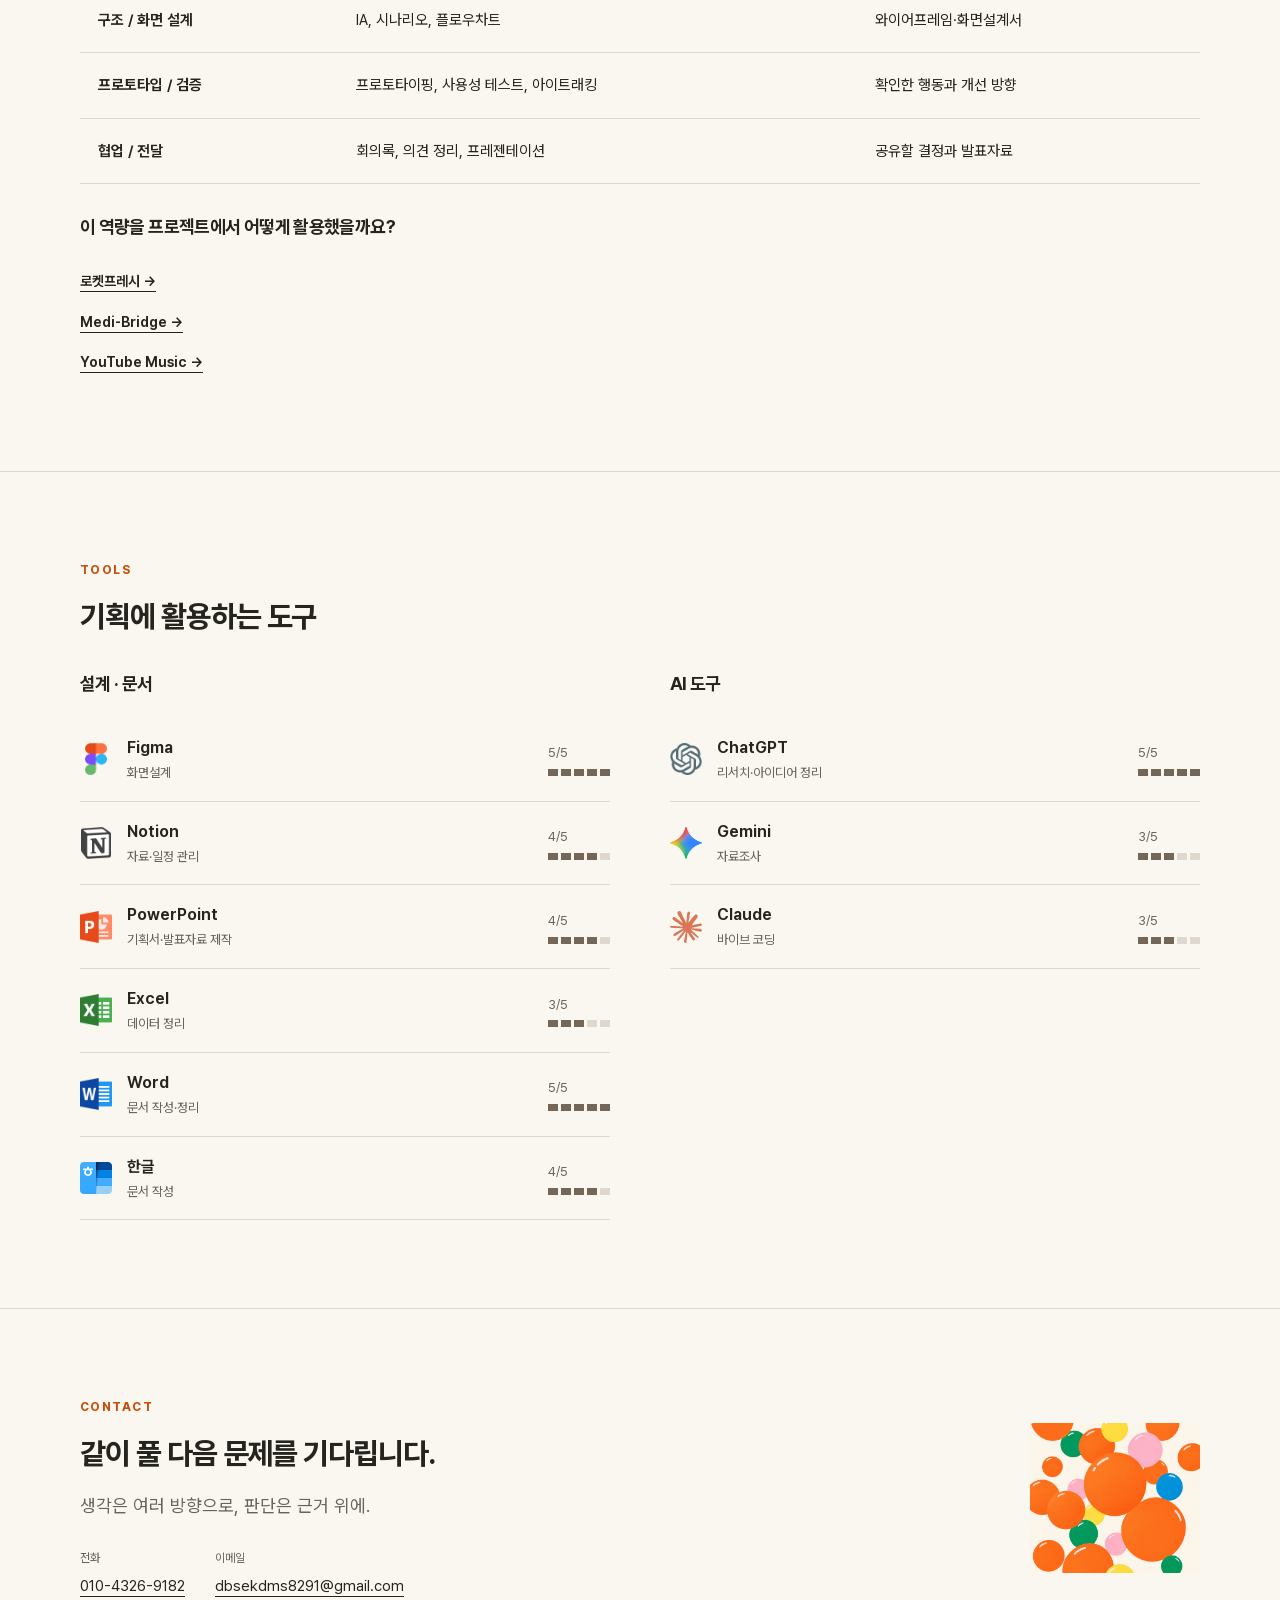
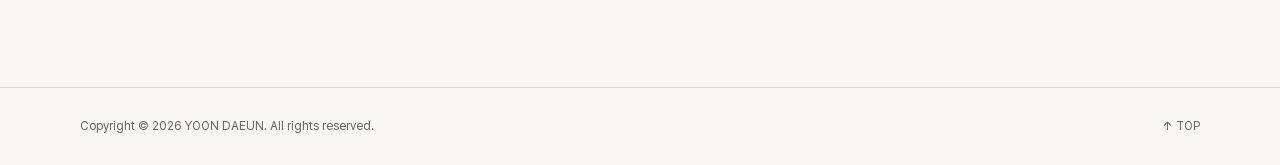
==== commit dbbbb5e0: "Fill the Rocket Fresh project thumbnail" ====
--- a/index.html
+++ b/index.html
@@ -1,11 +1,11 @@
 <!doctype html>
-<html lang="ko"><head><meta charset="utf-8"><meta name="viewport" content="width=device-width,initial-scale=1"><title>윤다은 | UX 기획 포트폴리오</title><meta name="description" content="문제를 만나 사고를 넓히고, 근거를 모아 서비스의 흐름으로 정리하는 UX 기획자 윤다은의 포트폴리오."><meta name="theme-color" content="#faf7f0"><link rel="icon" href="favicon.svg" type="image/svg+xml"><link rel="stylesheet" href="style.css?v=20261117-2"><script src="app.js?v=20261117-2" defer></script></head><body><a class="skip" href="#main">본문으로 바로가기</a><main id="main"><section id="home"><div class="top-banner"><img src="assets/balls.webp" alt="아이보리 배경 위 여러 방향으로 퍼진 주황색 탱탱볼" width="1122" height="1402"></div><div class="wrap home-intro"><img class="profile" src="assets/profile-updated.webp" alt="윤다은 프로필 사진" width="1088" height="1445"><div><h1>생각은 유연하게 튀고,<br>판단은 근거 위에.<br>UX 기획자 윤다은입니다!</h1><div class="intro-copy"><p>저는 하나의 문제를 만나면 여러 방향으로 질문을 던지며 가능성을 넓히는 사람입니다. 문제와 부딪히며 생각의 방향을 바꾸고, 사용자의 상황과 새로운 근거를 만나면 처음의 생각도 다시 살펴봅니다. 넓어진 생각은 사용자가 겪는 문제를 기준으로 모으고, 서비스의 구조와 화면 흐름으로 구체화합니다.</p><p>다양한 방향으로 탐색하고, 근거를 바탕으로 다음 방향을 정하는 것.<br>이것이 저의 ‘생각이 움직이는 기획’입니다.</p></div><div class="personal"><span>2006. 11. 18</span><span>서울특별시 송파구 송파동</span><a href="tel:01043269182">010-4326-9182</a><a href="mailto:dbsekdms8291@gmail.com">dbsekdms8291@gmail.com</a></div></div></div></section><nav class="site-nav" aria-label="메인 구간"><div class="wrap nav-inner"><a class="brand" href="#home"><span class="brand-dot" aria-hidden="true"></span>YOON DAEUN</a><div class="nav-links"><a href="#home">HOME</a><a href="#resume">RESUME</a><a href="#projects">문제와 부딪히다</a><a href="#about">생각의 궤적</a><a href="#career">EXPERIENCE</a><a href="#skills">SKILLS</a><a href="#contact">CONTACT</a></div></div></nav><section class="section" id="guide"><div class="wrap"><div class="section-head"><span class="eyebrow">DOCUMENTS</span><h2>문서로 보거나, 필요한 곳부터 확인하세요.</h2></div><div class="document-grid"><article class="document-card"><h3>이력서</h3><p>학력과 수상, 활동 이력을 확인할 수 있습니다.</p><div class="actions"><a class="btn" href="assets/resume.pdf" target="_blank" rel="noopener">이력서 보기 ↗</a><button class="btn" disabled>다운로드 ↓</button></div></article><article class="document-card"><h3>수학계획서</h3><p>전공심화 지원 동기, 입학 후 학습 계획과 희망 진로를 담았습니다.</p><div class="actions"><a class="btn" href="study-plan.html">수학계획서 보기 ↗</a><a class="btn" href="assets/study-plan.pdf" download="윤다은_수학계획서.pdf">수학계획서 다운로드 ↓</a></div></article><article class="document-card"><h3>바로 찾아보기</h3><div class="jump-links"><a href="#resume">이력 한눈에 보기</a><a href="#projects">대표 프로젝트</a><a href="#all-projects">전체 프로젝트</a><a href="#about">생각이 움직이는 기획 이야기</a><a href="#skills">기획 역량과 툴</a><a href="#contact">연락하기</a></div></article></div></div></section>
-<section class="section" id="resume"><div class="wrap"><div class="section-head"><span class="eyebrow">RESUME</span><h2>기획을 배우고, 프로젝트로 경험을 쌓았습니다.</h2></div><div class="two-col"><div><h3 class="subheading">학력</h3><ul class="timeline"><li><time>2027.02</time><div><strong>계원예술대학교 졸업 예정</strong><small>디지털미디어디자인과 기획 세부전공</small></div></li><li><time>2026.03</time><div><strong>2학년 진급 후 기획 세부전공 선택</strong><small>사용자 조사와 문제 정의를 바탕으로 서비스의 방향을 정하고, 서비스 흐름과 스토리보드로 구체화했습니다.</small></div></li><li><time>2025.03</time><div><strong>계원예술대학교 입학</strong></div></li><li><time>2024.02</time><div><strong>가락고등학교 졸업</strong></div></li></ul></div><div><h3 class="subheading">수상</h3><ul class="timeline"><li><time>2026</time><div><strong><a href="projects/noryeok.html" data-project>NO력 · 디지털미디어디자인 부문 특선</a></strong><small>커뮤니케이션디자인 국제 어워드</small></div></li><li><time>2026</time><div><strong><a href="projects/medi-bridge.html" data-project>Medi-Bridge · 기획 부문 입선</a></strong><small>커뮤니케이션디자인 국제 어워드</small></div></li><li><time>2024</time><div><strong>한양대학교 전국고등학생 조형미술 실기대전 특선</strong></div></li></ul></div></div><div class="actions"><a class="btn" href="#projects">대표 프로젝트 보기 ↓</a><a class="btn" href="#career">활동과 근무 경험 보기 ↓</a></div></div></section>
-<section class="section" id="projects"><div class="wrap"><div class="section-head"><span class="eyebrow">FEATURED PROJECTS</span><h2>문제에 부딪히며, 다음 방향을 찾았습니다.</h2><p class="lead">서비스 기획, 사용자 여정, 행동 검증을 보여주는 세 가지 프로젝트입니다.</p></div><div class="project-grid"><a class="project-card" href="projects/noryeok.html" data-project data-types="plan storyboard new"><div class="project-thumb"><img src="assets/noryeok.webp" alt="NO력 프로젝트 썸네일" loading="lazy" width="800" height="500"></div><div class="project-copy"><h3>NO력</h3><p>사회초년생을 위한 거절 연습 서비스를 기획하다.</p><div class="tags"><span class="tag">기획서</span><span class="tag">스토리보드</span><span class="tag">신규 프로젝트</span></div><div class="project-meta">2026.03 ~ 2026.06 · 3명</div></div></a><a class="project-card" href="projects/compass.html" data-project data-types="plan storyboard new"><div class="project-thumb"><img src="assets/compass-thumbnail.svg" alt="COMPASS 대표 이미지" loading="lazy"></div><div class="project-copy"><h3>COMPASS</h3><p>비교를 성장으로 연결하는 서비스를 기획하다.</p><div class="tags"><span class="tag">기획서</span><span class="tag">스토리보드</span><span class="tag">신규 프로젝트</span></div><div class="project-meta">2026.07 ~ 2026.12 · 6명</div></div></a><a class="project-card" href="projects/youtube-music.html" data-project data-types="storyboard renewal"><div class="project-thumb"><img src="assets/youtube-music-cover.png" alt="YouTube Music 대표 이미지" loading="lazy"></div><div class="project-copy"><h3>YouTube Music</h3><p>재생목록 탐색의 불편을 사용자 행동으로 확인하다.</p><div class="tags"><span class="tag">리서치 보고서</span><span class="tag">스토리보드</span><span class="tag">리뉴얼 프로젝트</span></div><div class="project-meta">2026.03 ~ 2026.06 · 2명</div></div></a></div></div></section>
-<section class="section" id="all-projects"><div class="wrap"><div class="section-head"><span class="eyebrow">ALL PROJECTS</span><h2>전체 프로젝트</h2></div><div class="filters" aria-label="프로젝트 분류"><button class="filter" data-filter="all" aria-pressed="true">전체보기</button><button class="filter" data-filter="plan" aria-pressed="false">기획서</button><button class="filter" data-filter="storyboard" aria-pressed="false">스토리보드</button><button class="filter" data-filter="renewal" aria-pressed="false">리뉴얼 프로젝트</button><button class="filter" data-filter="new" aria-pressed="false">신규 프로젝트</button></div><div class="project-grid" id="project-list"><a class="project-card" href="projects/rocketfresh.html" data-project data-types="plan renewal"><div class="project-thumb"><img src="assets/rocketfresh-cover.png" alt="로켓프레시 리뉴얼 프로젝트 대표 이미지" loading="lazy"></div><div class="project-copy"><h3>로켓프레시</h3><p>기존 서비스의 불편을 찾아 화면과 카테고리를 정리하다.</p><div class="tags"><span class="tag">기획서</span><span class="tag">스토리보드</span><span class="tag">리뉴얼 프로젝트</span></div><div class="project-meta">2025.09 ~ 2025.12 · 5명</div></div></a><a class="project-card" href="projects/rocketfresh.html" data-project data-types="storyboard" data-variant="storyboard" hidden=""><div class="project-thumb storyboard-thumb"><img src="assets/storyboard-thumbnail.png" alt="로켓프레시 스토리보드 썸네일" loading="lazy"></div><div class="project-copy"><h3>로켓프레시 스토리보드</h3><p>기존 서비스의 불편을 찾아 화면과 카테고리를 정리하다.</p><div class="tags"><span class="tag">스토리보드</span></div><div class="project-meta">2025.09 ~ 2025.12 · 5명</div></div></a><a class="project-card" href="projects/medi-bridge.html" data-project data-types="plan new"><div class="project-thumb"><div class="placeholder">나중에 다시 채울 예정</div></div><div class="project-copy"><h3>Medi-Bridge</h3><p>다문화가정의 의료 이용을 진료 전후의 흐름으로 살피다.</p><div class="tags"><span class="tag">기획서</span><span class="tag">스토리보드</span><span class="tag">신규 프로젝트</span></div><div class="project-meta">2026.03 ~ 2026.06 · 3명</div></div></a><a class="project-card" href="projects/medi-bridge.html" data-project data-types="storyboard" data-variant="storyboard" hidden=""><div class="project-thumb storyboard-thumb"><img src="assets/storyboard-thumbnail.png" alt="Medi-Bridge 스토리보드 썸네일" loading="lazy"></div><div class="project-copy"><h3>Medi-Bridge 스토리보드</h3><p>다문화가정의 의료 이용을 진료 전후의 흐름으로 살피다.</p><div class="tags"><span class="tag">스토리보드</span></div><div class="project-meta">2026.03 ~ 2026.06 · 3명</div></div></a><a class="project-card" href="projects/noryeok.html" data-project data-types="plan new"><div class="project-thumb"><img src="assets/noryeok.webp" alt="NO력 프로젝트 썸네일" loading="lazy" width="800" height="500"></div><div class="project-copy"><h3>NO력</h3><p>사회초년생을 위한 거절 연습 서비스를 기획하다.</p><div class="tags"><span class="tag">기획서</span><span class="tag">스토리보드</span><span class="tag">신규 프로젝트</span></div><div class="project-meta">2026.03 ~ 2026.06 · 3명</div></div></a><a class="project-card" href="projects/noryeok.html#storyboard" data-project data-types="storyboard" data-variant="storyboard" hidden=""><div class="project-thumb storyboard-thumb"><img src="assets/storyboard-thumbnail.png" alt="NO력 스토리보드 썸네일" loading="lazy"></div><div class="project-copy"><h3>NO력 스토리보드</h3><p>사회초년생을 위한 거절 연습 서비스를 기획하다.</p><div class="tags"><span class="tag">스토리보드</span></div><div class="project-meta">2026.03 ~ 2026.06 · 3명</div></div></a><a class="project-card" href="projects/youtube-music.html" data-project data-types="renewal"><div class="project-thumb"><img src="assets/youtube-music-cover.png" alt="YouTube Music 대표 이미지" loading="lazy"></div><div class="project-copy"><h3>YouTube Music</h3><p>재생목록 탐색의 불편을 사용자 행동으로 확인하다.</p><div class="tags"><span class="tag">리서치 보고서</span><span class="tag">스토리보드</span><span class="tag">리뉴얼 프로젝트</span></div><div class="project-meta">2026.03 ~ 2026.06 · 2명</div></div></a><a class="project-card" href="projects/youtube-music.html#storyboard" data-project data-types="storyboard" data-variant="storyboard" hidden=""><div class="project-thumb"><img src="assets/youtube-music-board-cover.png" alt="YouTube Music 화면설계서 표지" loading="lazy"></div><div class="project-copy"><h3>YouTube Music 스토리보드</h3><p>재생목록 탐색의 불편을 사용자 행동으로 확인하다.</p><div class="tags"><span class="tag">스토리보드</span></div><div class="project-meta">2026.03 ~ 2026.06 · 2명</div></div></a><a class="project-card" href="projects/compass.html" data-project data-types="plan new"><div class="project-thumb"><img src="assets/compass-thumbnail.svg" alt="COMPASS 대표 이미지" loading="lazy"></div><div class="project-copy"><h3>COMPASS</h3><p>비교를 성장으로 연결하는 서비스를 기획하다.</p><div class="tags"><span class="tag">기획서</span><span class="tag">스토리보드</span><span class="tag">신규 프로젝트</span></div><div class="project-meta">2026.07 ~ 2026.12 · 6명</div></div></a><a class="project-card" href="projects/compass.html#storyboard" data-project data-types="storyboard" data-variant="storyboard" hidden=""><div class="project-thumb storyboard-thumb"><img src="assets/storyboard-thumbnail.png" alt="COMPASS 스토리보드 썸네일" loading="lazy"></div><div class="project-copy"><h3>COMPASS 스토리보드</h3><p>비교를 성장으로 연결하는 서비스를 기획하다.</p><div class="tags"><span class="tag">스토리보드</span></div><div class="project-meta">2026.07 ~ 2026.12 · 6명</div></div></a><a class="project-card" href="projects/seoul-rfp.html" data-project data-types="proposal"><div class="project-thumb"><div class="placeholder">나중에 다시 채울 예정</div></div><div class="project-copy"><h3>내친구서울</h3><p>누리집 재개발 용역의 요구사항을 제안으로 정리하다.</p><div class="tags"><span class="tag">제안서 / RFP</span></div><div class="project-meta">2026.09 ~ 2026.12 · 2명</div></div></a></div></div></section>
-<section class="section" id="about"><div class="wrap"><div class="section-head"><span class="eyebrow">ABOUT</span><h2>생각은 넓히고, 근거를 만나 방향을 정합니다.</h2></div><div class="story-list"><article class="story-row"><span class="story-index" aria-hidden="true">01</span><div><h3>보이는 불편에서 시작했습니다.</h3><p>서비스 분석과 설문, 경쟁사 조사를 통해 화면과 카테고리에서 개선점을 찾았습니다.</p><a class="text-link" href="projects/rocketfresh.html" data-project>로켓프레시 프로젝트 보기 →</a></div></article><article class="story-row"><span class="story-index" aria-hidden="true">02</span><div><h3>사용자의 여정으로 시야를 넓혔습니다.</h3><p>병원 찾기에서 끝내지 않고 접수와 문진, 진료 이후 복약 안내까지 살펴보았습니다.</p><a class="text-link" href="projects/medi-bridge.html" data-project>Medi-Bridge 프로젝트 보기 →</a></div></article><article class="story-row"><span class="story-index" aria-hidden="true">03</span><div><h3>실제 행동으로 다시 확인합니다.</h3><p>과업 기반 평가와 아이트래킹으로 사용자가 어디서 멈추고 무엇을 다시 찾는지 확인했습니다.</p><a class="text-link" href="projects/youtube-music.html" data-project>YouTube Music 프로젝트 보기 →</a></div></article></div></div></section>
+<html lang="ko"><head><meta charset="utf-8"><meta name="viewport" content="width=device-width,initial-scale=1"><title>윤다은 | UX 기획 포트폴리오</title><meta name="description" content="문제를 만나 사고를 넓히고, 근거를 모아 서비스의 흐름으로 정리하는 UX 기획자 윤다은의 포트폴리오."><meta name="theme-color" content="#faf7f0"><link rel="icon" href="favicon.svg" type="image/svg+xml"><link rel="stylesheet" href="style.css?v=20261117-4"><script src="app.js?v=20261117-4" defer></script></head><body><a class="skip" href="#main">본문으로 바로가기</a><main id="main"><section id="home"><div class="top-banner"><img src="assets/balls.webp" alt="아이보리 배경 위 여러 방향으로 퍼진 주황색 탱탱볼" width="1122" height="1402"></div><div class="wrap home-intro"><img class="profile" src="assets/profile-updated.webp" alt="윤다은 프로필 사진" width="1088" height="1445"><div><h1>생각은 유연하게 튀고,<br>판단은 근거 위에.<br>UX 기획자 윤다은입니다!</h1><div class="intro-copy"><p>저는 하나의 문제를 만나면 여러 방향으로 질문을 던지며 가능성을 넓히는 사람입니다. 문제와 부딪히며 생각의 방향을 바꾸고, 사용자의 상황과 새로운 근거를 만나면 처음의 생각도 다시 살펴봅니다. 넓어진 생각은 사용자가 겪는 문제를 기준으로 모으고, 서비스의 구조와 화면 흐름으로 구체화합니다.</p><p>다양한 방향으로 탐색하고, 근거를 바탕으로 다음 방향을 정하는 것.<br>이것이 저의 ‘생각이 움직이는 기획’입니다.</p></div><div class="personal"><span>2006. 11. 18</span><span>서울특별시 송파구 송파동</span><a href="tel:01043269182">010-4326-9182</a><a href="mailto:dbsekdms8291@gmail.com">dbsekdms8291@gmail.com</a></div></div></div></section><nav class="site-nav" aria-label="메인 구간"><div class="wrap nav-inner"><a class="brand" href="#home"><span class="brand-dot" aria-hidden="true"></span>YOON DAEUN</a><div class="nav-links"><a href="#home">HOME</a><a href="#resume">RESUME</a><a href="#projects">문제와 부딪히다</a><a href="#about">생각의 궤적</a><a href="#career">EXPERIENCE</a><a href="#skills">SKILLS</a><a href="#contact">CONTACT</a></div></div></nav><section class="section" id="guide"><div class="wrap"><div class="section-head"><span class="eyebrow">DOCUMENTS</span><h2>문서로 보거나, 필요한 곳부터 확인하세요.</h2></div><div class="document-grid"><article class="document-card"><h3>이력서</h3><p>학력과 수상, 활동 이력을 확인할 수 있습니다.</p><div class="actions"><a class="btn" href="assets/resume.pdf" target="_blank" rel="noopener">이력서 보기 ↗</a><button class="btn" disabled>다운로드 ↓</button></div></article><article class="document-card"><h3>수학계획서</h3><p>전공심화 지원 동기, 입학 후 학습 계획과 희망 진로를 담았습니다.</p><div class="actions"><a class="btn" href="study-plan.html?v=20261117-4">수학계획서 보기 ↗</a><a class="btn" href="assets/study-plan.pdf" download="윤다은_수학계획서.pdf">수학계획서 다운로드 ↓</a></div></article><article class="document-card"><h3>바로 찾아보기</h3><div class="jump-links"><a href="#resume">이력 한눈에 보기</a><a href="#projects">대표 프로젝트</a><a href="#all-projects">전체 프로젝트</a><a href="#about">생각이 움직이는 기획 이야기</a><a href="#skills">기획 역량과 툴</a><a href="#contact">연락하기</a></div></article></div></div></section>
+<section class="section" id="resume"><div class="wrap"><div class="section-head"><span class="eyebrow">RESUME</span><h2>기획을 배우고, 프로젝트로 경험을 쌓았습니다.</h2></div><div class="two-col"><div><h3 class="subheading">학력</h3><ul class="timeline"><li><time>2027.02</time><div><strong>계원예술대학교 졸업 예정</strong><small>디지털미디어디자인과 기획 세부전공</small></div></li><li><time>2026.03</time><div><strong>2학년 진급 후 기획 세부전공 선택</strong><small>사용자 조사와 문제 정의를 바탕으로 서비스의 방향을 정하고, 서비스 흐름과 스토리보드로 구체화했습니다.</small></div></li><li><time>2025.03</time><div><strong>계원예술대학교 입학</strong></div></li><li><time>2024.02</time><div><strong>가락고등학교 졸업</strong></div></li></ul></div><div><h3 class="subheading">수상</h3><ul class="timeline"><li><time>2026</time><div><strong><a href="projects/noryeok.html?v=20261117-4" data-project>NO력 · 디지털미디어디자인 부문 특선</a></strong><small>커뮤니케이션디자인 국제 어워드</small></div></li><li><time>2026</time><div><strong><a href="projects/medi-bridge.html?v=20261117-4" data-project>Medi-Bridge · 기획 부문 입선</a></strong><small>커뮤니케이션디자인 국제 어워드</small></div></li><li><time>2024</time><div><strong>한양대학교 전국고등학생 조형미술 실기대전 특선</strong></div></li></ul></div></div><div class="actions"><a class="btn" href="#projects">대표 프로젝트 보기 ↓</a><a class="btn" href="#career">활동과 근무 경험 보기 ↓</a></div></div></section>
+<section class="section" id="projects"><div class="wrap"><div class="section-head"><span class="eyebrow">FEATURED PROJECTS</span><h2>문제에 부딪히며, 다음 방향을 찾았습니다.</h2><p class="lead">서비스 기획, 사용자 여정, 행동 검증을 보여주는 세 가지 프로젝트입니다.</p></div><div class="project-grid"><a class="project-card" href="projects/noryeok.html?v=20261117-4" data-project data-types="plan storyboard new"><div class="project-thumb"><img src="assets/noryeok.webp" alt="NO력 프로젝트 썸네일" loading="lazy" width="800" height="500"></div><div class="project-copy"><h3>NO력</h3><p>사회초년생을 위한 거절 연습 서비스를 기획하다.</p><div class="tags"><span class="tag">기획서</span><span class="tag">스토리보드</span><span class="tag">신규 프로젝트</span></div><div class="project-meta">2026.03 ~ 2026.06 · 3명</div></div></a><a class="project-card" href="projects/compass.html?v=20261117-4" data-project data-types="plan storyboard new"><div class="project-thumb"><img src="assets/compass-thumbnail.svg" alt="COMPASS 대표 이미지" loading="lazy"></div><div class="project-copy"><h3>COMPASS</h3><p>비교를 성장으로 연결하는 서비스를 기획하다.</p><div class="tags"><span class="tag">기획서</span><span class="tag">스토리보드</span><span class="tag">신규 프로젝트</span></div><div class="project-meta">2026.07 ~ 2026.12 · 6명</div></div></a><a class="project-card" href="projects/youtube-music.html?v=20261117-4" data-project data-types="storyboard renewal"><div class="project-thumb"><img src="assets/youtube-music-cover.png" alt="YouTube Music 대표 이미지" loading="lazy"></div><div class="project-copy"><h3>YouTube Music</h3><p>재생목록 탐색의 불편을 사용자 행동으로 확인하다.</p><div class="tags"><span class="tag">리서치 보고서</span><span class="tag">스토리보드</span><span class="tag">리뉴얼 프로젝트</span></div><div class="project-meta">2026.03 ~ 2026.06 · 2명</div></div></a></div></div></section>
+<section class="section" id="all-projects"><div class="wrap"><div class="section-head"><span class="eyebrow">ALL PROJECTS</span><h2>전체 프로젝트</h2></div><div class="filters" aria-label="프로젝트 분류"><button class="filter" data-filter="all" aria-pressed="true">전체보기</button><button class="filter" data-filter="plan" aria-pressed="false">기획서</button><button class="filter" data-filter="storyboard" aria-pressed="false">스토리보드</button><button class="filter" data-filter="renewal" aria-pressed="false">리뉴얼 프로젝트</button><button class="filter" data-filter="new" aria-pressed="false">신규 프로젝트</button></div><div class="project-grid" id="project-list"><a class="project-card" href="projects/rocketfresh.html?v=20261117-4" data-project data-types="plan renewal"><div class="project-thumb"><img src="assets/rocketfresh-cover.png" alt="로켓프레시 리뉴얼 프로젝트 대표 이미지" loading="lazy"></div><div class="project-copy"><h3>로켓프레시</h3><p>기존 서비스의 불편을 찾아 화면과 카테고리를 정리하다.</p><div class="tags"><span class="tag">기획서</span><span class="tag">스토리보드</span><span class="tag">리뉴얼 프로젝트</span></div><div class="project-meta">2025.09 ~ 2025.12 · 5명</div></div></a><a class="project-card" href="projects/rocketfresh.html?v=20261117-4#storyboard" data-project data-types="storyboard" data-variant="storyboard" hidden=""><div class="project-thumb storyboard-thumb"><img src="assets/storyboard-thumbnail.png" alt="로켓프레시 스토리보드 썸네일" loading="lazy"></div><div class="project-copy"><h3>로켓프레시 스토리보드</h3><p>기존 서비스의 불편을 찾아 화면과 카테고리를 정리하다.</p><div class="tags"><span class="tag">스토리보드</span></div><div class="project-meta">2025.09 ~ 2025.12 · 5명</div></div></a><a class="project-card" href="projects/medi-bridge.html?v=20261117-4" data-project data-types="plan new"><div class="project-thumb"><div class="placeholder">나중에 다시 채울 예정</div></div><div class="project-copy"><h3>Medi-Bridge</h3><p>다문화가정의 의료 이용을 진료 전후의 흐름으로 살피다.</p><div class="tags"><span class="tag">기획서</span><span class="tag">스토리보드</span><span class="tag">신규 프로젝트</span></div><div class="project-meta">2026.03 ~ 2026.06 · 3명</div></div></a><a class="project-card" href="projects/medi-bridge.html?v=20261117-4" data-project data-types="storyboard" data-variant="storyboard" hidden=""><div class="project-thumb storyboard-thumb"><img src="assets/storyboard-thumbnail.png" alt="Medi-Bridge 스토리보드 썸네일" loading="lazy"></div><div class="project-copy"><h3>Medi-Bridge 스토리보드</h3><p>다문화가정의 의료 이용을 진료 전후의 흐름으로 살피다.</p><div class="tags"><span class="tag">스토리보드</span></div><div class="project-meta">2026.03 ~ 2026.06 · 3명</div></div></a><a class="project-card" href="projects/noryeok.html?v=20261117-4" data-project data-types="plan new"><div class="project-thumb"><img src="assets/noryeok.webp" alt="NO력 프로젝트 썸네일" loading="lazy" width="800" height="500"></div><div class="project-copy"><h3>NO력</h3><p>사회초년생을 위한 거절 연습 서비스를 기획하다.</p><div class="tags"><span class="tag">기획서</span><span class="tag">스토리보드</span><span class="tag">신규 프로젝트</span></div><div class="project-meta">2026.03 ~ 2026.06 · 3명</div></div></a><a class="project-card" href="projects/noryeok.html?v=20261117-4#storyboard" data-project data-types="storyboard" data-variant="storyboard" hidden=""><div class="project-thumb storyboard-thumb"><img src="assets/storyboard-thumbnail.png" alt="NO력 스토리보드 썸네일" loading="lazy"></div><div class="project-copy"><h3>NO력 스토리보드</h3><p>사회초년생을 위한 거절 연습 서비스를 기획하다.</p><div class="tags"><span class="tag">스토리보드</span></div><div class="project-meta">2026.03 ~ 2026.06 · 3명</div></div></a><a class="project-card" href="projects/youtube-music.html?v=20261117-4" data-project data-types="renewal"><div class="project-thumb"><img src="assets/youtube-music-cover.png" alt="YouTube Music 대표 이미지" loading="lazy"></div><div class="project-copy"><h3>YouTube Music</h3><p>재생목록 탐색의 불편을 사용자 행동으로 확인하다.</p><div class="tags"><span class="tag">리서치 보고서</span><span class="tag">스토리보드</span><span class="tag">리뉴얼 프로젝트</span></div><div class="project-meta">2026.03 ~ 2026.06 · 2명</div></div></a><a class="project-card" href="projects/youtube-music.html?v=20261117-4#storyboard" data-project data-types="storyboard" data-variant="storyboard" hidden=""><div class="project-thumb"><img src="assets/youtube-music-board-cover.png" alt="YouTube Music 화면설계서 표지" loading="lazy"></div><div class="project-copy"><h3>YouTube Music 스토리보드</h3><p>재생목록 탐색의 불편을 사용자 행동으로 확인하다.</p><div class="tags"><span class="tag">스토리보드</span></div><div class="project-meta">2026.03 ~ 2026.06 · 2명</div></div></a><a class="project-card" href="projects/compass.html?v=20261117-4" data-project data-types="plan new"><div class="project-thumb"><img src="assets/compass-thumbnail.svg" alt="COMPASS 대표 이미지" loading="lazy"></div><div class="project-copy"><h3>COMPASS</h3><p>비교를 성장으로 연결하는 서비스를 기획하다.</p><div class="tags"><span class="tag">기획서</span><span class="tag">스토리보드</span><span class="tag">신규 프로젝트</span></div><div class="project-meta">2026.07 ~ 2026.12 · 6명</div></div></a><a class="project-card" href="projects/compass.html?v=20261117-4#storyboard" data-project data-types="storyboard" data-variant="storyboard" hidden=""><div class="project-thumb storyboard-thumb"><img src="assets/storyboard-thumbnail.png" alt="COMPASS 스토리보드 썸네일" loading="lazy"></div><div class="project-copy"><h3>COMPASS 스토리보드</h3><p>비교를 성장으로 연결하는 서비스를 기획하다.</p><div class="tags"><span class="tag">스토리보드</span></div><div class="project-meta">2026.07 ~ 2026.12 · 6명</div></div></a><a class="project-card" href="projects/seoul-rfp.html?v=20261117-4" data-project data-types="proposal"><div class="project-thumb"><div class="placeholder">나중에 다시 채울 예정</div></div><div class="project-copy"><h3>내친구서울</h3><p>누리집 재개발 용역의 요구사항을 제안으로 정리하다.</p><div class="tags"><span class="tag">제안서 / RFP</span></div><div class="project-meta">2026.09 ~ 2026.12 · 2명</div></div></a></div></div></section>
+<section class="section" id="about"><div class="wrap"><div class="section-head"><span class="eyebrow">ABOUT</span><h2>생각은 넓히고, 근거를 만나 방향을 정합니다.</h2></div><div class="story-list"><article class="story-row"><span class="story-index" aria-hidden="true">01</span><div><h3>보이는 불편에서 시작했습니다.</h3><p>서비스 분석과 설문, 경쟁사 조사를 통해 화면과 카테고리에서 개선점을 찾았습니다.</p><a class="text-link" href="projects/rocketfresh.html?v=20261117-4" data-project>로켓프레시 프로젝트 보기 →</a></div></article><article class="story-row"><span class="story-index" aria-hidden="true">02</span><div><h3>사용자의 여정으로 시야를 넓혔습니다.</h3><p>병원 찾기에서 끝내지 않고 접수와 문진, 진료 이후 복약 안내까지 살펴보았습니다.</p><a class="text-link" href="projects/medi-bridge.html?v=20261117-4" data-project>Medi-Bridge 프로젝트 보기 →</a></div></article><article class="story-row"><span class="story-index" aria-hidden="true">03</span><div><h3>실제 행동으로 다시 확인합니다.</h3><p>과업 기반 평가와 아이트래킹으로 사용자가 어디서 멈추고 무엇을 다시 찾는지 확인했습니다.</p><a class="text-link" href="projects/youtube-music.html?v=20261117-4" data-project>YouTube Music 프로젝트 보기 →</a></div></article></div></div></section>
 <section class="section" id="working"><div class="wrap"><div class="section-head"><span class="eyebrow">WORKING TOGETHER</span><h2>부딪히며 더 좋은 답을 찾습니다.</h2></div><div class="working-grid"><article><h3>듣고, 수정합니다.</h3><p>팀원의 근거가 더 설득력 있다면 처음 세운 기획도 다시 살펴봅니다.</p></article><article><h3>기록하고, 공유합니다.</h3><p>서로 다른 의견과 결정 사항을 회의록으로 정리하고, 빠진 근거를 확인합니다.</p></article><article><h3>설명하고, 전달합니다.</h3><p>조사 결과와 서비스 구조를 정리해 왜 그렇게 판단했는지 함께 설명합니다.</p></article></div></div></section>
 <section class="section" id="career"><div class="wrap"><div class="section-head"><span class="eyebrow">EXPERIENCE</span><h2>프로젝트 밖에서 쌓은 경험</h2></div><div class="two-col"><div><h3 class="subheading">근무 경험</h3><div class="career-list"><details open><summary><span><time>2026.09 ~ 현재</time>온더보더 코엑스 도심공항점 · 주방</span></summary><p>재고 관리 및 매장 관리</p></details><details><summary><span><time>2025.07 ~ 2026.08</time>설빙 강남역점</span></summary><p>매장 관리 및 고객 응대</p></details><details><summary><span><time>2025.04 ~ 2025.09</time>빽다방 문정역점</span></summary><p>매장 관리 및 고객 응대</p></details><details><summary><span><time>2025.02 ~ 2025.04</time>소미미술학원 · 보조강사</span></summary><div class="placeholder compact">나중에 다시 채울 예정</div></details></div></div><div><h3 class="subheading">교내활동</h3><ul class="timeline"><li><time>2026</time><div><strong>디지털콘텐츠제작 우수작 · NO력</strong><small>사회초년생을 위한 거절 연습 서비스 기획서<br>디지털콘텐츠 연합 PT 참여</small></div></li><li><time>2025</time><div><strong>실감미디어 우수작 · 고대 탐험</strong><small>3D 모델링·Unity 소개 영상<br>실감미디어 연합 PT 참여</small></div></li></ul></div></div><div class="actions"><a class="btn" href="assets/resume.pdf" target="_blank" rel="noopener">이력서 전체 보기 ↗</a></div></div></section>
-<section class="section" id="skills"><div class="wrap"><div class="section-head"><span class="eyebrow">SKILLS</span><h2>기획 과정에서 이런 일을 할 수 있습니다.</h2></div><div class="skills-scroll"><table class="skills-table"><thead><tr><th scope="col">할 수 있는 일</th><th scope="col">사용하는 방법</th><th scope="col">남기는 결과물</th></tr></thead><tbody><tr><td>리서치 / 분석</td><td>요구·RFP 분석, 벤치마킹, SWOT·3Cs</td><td>문제와 판단 근거</td></tr><tr><td>사용자 이해</td><td>관찰, 인터뷰, 페르소나, 여정맵</td><td>사용 상황과 사용자 문제</td></tr><tr><td>아이디어 도출</td><td>마인드맵, 브레인스토밍, 포지셔닝</td><td>비교할 수 있는 대안</td></tr><tr><td>구조 / 화면 설계</td><td>IA, 시나리오, 플로우차트</td><td>와이어프레임·화면설계서</td></tr><tr><td>프로토타입 / 검증</td><td>프로토타이핑, 사용성 테스트, 아이트래킹</td><td>확인한 행동과 개선 방향</td></tr><tr><td>협업 / 전달</td><td>회의록, 의견 정리, 프레젠테이션</td><td>공유할 결정과 발표자료</td></tr></tbody></table></div><div class="related"><h3 class="subheading">이 역량을 프로젝트에서 어떻게 활용했을까요?</h3><div class="related-links"><a class="text-link" href="projects/rocketfresh.html" data-project>로켓프레시 →</a><a class="text-link" href="projects/medi-bridge.html" data-project>Medi-Bridge →</a><a class="text-link" href="projects/youtube-music.html" data-project>YouTube Music →</a></div></div></div></section>
+<section class="section" id="skills"><div class="wrap"><div class="section-head"><span class="eyebrow">SKILLS</span><h2>기획 과정에서 이런 일을 할 수 있습니다.</h2></div><div class="skills-scroll"><table class="skills-table"><thead><tr><th scope="col">할 수 있는 일</th><th scope="col">사용하는 방법</th><th scope="col">남기는 결과물</th></tr></thead><tbody><tr><td>리서치 / 분석</td><td>요구·RFP 분석, 벤치마킹, SWOT·3Cs</td><td>문제와 판단 근거</td></tr><tr><td>사용자 이해</td><td>관찰, 인터뷰, 페르소나, 여정맵</td><td>사용 상황과 사용자 문제</td></tr><tr><td>아이디어 도출</td><td>마인드맵, 브레인스토밍, 포지셔닝</td><td>비교할 수 있는 대안</td></tr><tr><td>구조 / 화면 설계</td><td>IA, 시나리오, 플로우차트</td><td>와이어프레임·화면설계서</td></tr><tr><td>프로토타입 / 검증</td><td>프로토타이핑, 사용성 테스트, 아이트래킹</td><td>확인한 행동과 개선 방향</td></tr><tr><td>협업 / 전달</td><td>회의록, 의견 정리, 프레젠테이션</td><td>공유할 결정과 발표자료</td></tr></tbody></table></div><div class="related"><h3 class="subheading">이 역량을 프로젝트에서 어떻게 활용했을까요?</h3><div class="related-links"><a class="text-link" href="projects/rocketfresh.html?v=20261117-4" data-project>로켓프레시 →</a><a class="text-link" href="projects/medi-bridge.html?v=20261117-4" data-project>Medi-Bridge →</a><a class="text-link" href="projects/youtube-music.html?v=20261117-4" data-project>YouTube Music →</a></div></div></div></section>
 <section class="section" id="tools"><div class="wrap"><div class="section-head"><span class="eyebrow">TOOLS</span><h2>기획에 활용하는 도구</h2></div><div class="two-col"><div><h3 class="subheading">설계 · 문서</h3><div class="tool-list"><div class="tool-row"><img class="tool-icon" src="assets/icons/figma.webp" alt="" width="32" height="32" loading="lazy"><div><span class="tool-name">Figma</span><span class="tool-purpose">화면설계</span></div><div class="rating" aria-label="숙련도 자기평가 5/5">5/5<div class="rating-bars" aria-hidden="true"><i class="on"></i><i class="on"></i><i class="on"></i><i class="on"></i><i class="on"></i></div></div></div><div class="tool-row"><img class="tool-icon" src="assets/icons/notion.webp" alt="" width="32" height="32" loading="lazy"><div><span class="tool-name">Notion</span><span class="tool-purpose">자료·일정 관리</span></div><div class="rating" aria-label="숙련도 자기평가 4/5">4/5<div class="rating-bars" aria-hidden="true"><i class="on"></i><i class="on"></i><i class="on"></i><i class="on"></i><i></i></div></div></div><div class="tool-row"><img class="tool-icon" src="assets/icons/ms-powerpoint.webp" alt="" width="32" height="32" loading="lazy"><div><span class="tool-name">PowerPoint</span><span class="tool-purpose">기획서·발표자료 제작</span></div><div class="rating" aria-label="숙련도 자기평가 4/5">4/5<div class="rating-bars" aria-hidden="true"><i class="on"></i><i class="on"></i><i class="on"></i><i class="on"></i><i></i></div></div></div><div class="tool-row"><img class="tool-icon" src="assets/icons/ms-excel.webp" alt="" width="32" height="32" loading="lazy"><div><span class="tool-name">Excel</span><span class="tool-purpose">데이터 정리</span></div><div class="rating" aria-label="숙련도 자기평가 3/5">3/5<div class="rating-bars" aria-hidden="true"><i class="on"></i><i class="on"></i><i class="on"></i><i></i><i></i></div></div></div><div class="tool-row"><img class="tool-icon" src="assets/icons/ms-word.webp" alt="" width="32" height="32" loading="lazy"><div><span class="tool-name">Word</span><span class="tool-purpose">문서 작성·정리</span></div><div class="rating" aria-label="숙련도 자기평가 5/5">5/5<div class="rating-bars" aria-hidden="true"><i class="on"></i><i class="on"></i><i class="on"></i><i class="on"></i><i class="on"></i></div></div></div><div class="tool-row"><img class="tool-icon" src="assets/icons/hangul-updated.webp" alt="" width="32" height="32" loading="lazy"><div><span class="tool-name">한글</span><span class="tool-purpose">문서 작성</span></div><div class="rating" aria-label="숙련도 자기평가 4/5">4/5<div class="rating-bars" aria-hidden="true"><i class="on"></i><i class="on"></i><i class="on"></i><i class="on"></i><i></i></div></div></div></div></div><div><h3 class="subheading">AI 도구</h3><div class="tool-list"><div class="tool-row"><img class="tool-icon" src="assets/icons/chatgpt.webp" alt="" width="32" height="32" loading="lazy"><div><span class="tool-name">ChatGPT</span><span class="tool-purpose">리서치·아이디어 정리</span></div><div class="rating" aria-label="숙련도 자기평가 5/5">5/5<div class="rating-bars" aria-hidden="true"><i class="on"></i><i class="on"></i><i class="on"></i><i class="on"></i><i class="on"></i></div></div></div><div class="tool-row"><img class="tool-icon" src="assets/icons/gemini.webp" alt="" width="32" height="32" loading="lazy"><div><span class="tool-name">Gemini</span><span class="tool-purpose">자료조사</span></div><div class="rating" aria-label="숙련도 자기평가 3/5">3/5<div class="rating-bars" aria-hidden="true"><i class="on"></i><i class="on"></i><i class="on"></i><i></i><i></i></div></div></div><div class="tool-row"><img class="tool-icon" src="assets/icons/claude.svg" alt="" width="32" height="32" loading="lazy"><div><span class="tool-name">Claude</span><span class="tool-purpose">바이브 코딩</span></div><div class="rating" aria-label="숙련도 자기평가 3/5">3/5<div class="rating-bars" aria-hidden="true"><i class="on"></i><i class="on"></i><i class="on"></i><i></i><i></i></div></div></div></div></div></div></div></section>
 <section class="section" id="contact"><div class="wrap contact-layout"><div><span class="eyebrow">CONTACT</span><h2>같이 풀 다음 문제를 기다립니다.</h2><p class="lead">생각은 여러 방향으로, 판단은 근거 위에.</p><div class="contact-links"><div><span>전화</span><a href="tel:01043269182">010-4326-9182</a></div><div><span>이메일</span><a href="mailto:dbsekdms8291@gmail.com">dbsekdms8291@gmail.com</a></div></div></div><img class="contact-art" src="assets/balls.webp" alt="여러 방향으로 퍼진 주황색 탱탱볼" loading="lazy" width="1122" height="1402"></div></section></main><footer class="footer wrap"><span>Copyright © 2026 YOON DAEUN. All rights reserved.</span><a href="#home">↑ TOP</a></footer></body></html>
--- a/style.css
+++ b/style.css
@@ -14,3 +14,7 @@
 .project-card[hidden]{display:none}.storyboard-thumb img{object-fit:contain;object-position:center}.detail-hero .detail-cover:has(img[src$="compass-thumbnail.svg"]){aspect-ratio:1780/1080}.detail-hero .detail-cover:has(img[src$="-cover.png"]){aspect-ratio:16/9}.preview-grid .image-button img{object-fit:contain}
 
 .gallery-heading{margin-block:32px 16px}.storyboard-cover article>h3{display:none}.storyboard-cover .image-button{display:block;width:100%}
+
+/* The Rocket Fresh artwork has transparent margins around the cover. */
+.project-thumb:has(img[src$="rocketfresh-cover.png"]){overflow:hidden;background:#d8fbd3}
+.project-thumb img[src$="rocketfresh-cover.png"]{transform:scale(1.09);transform-origin:center top}
